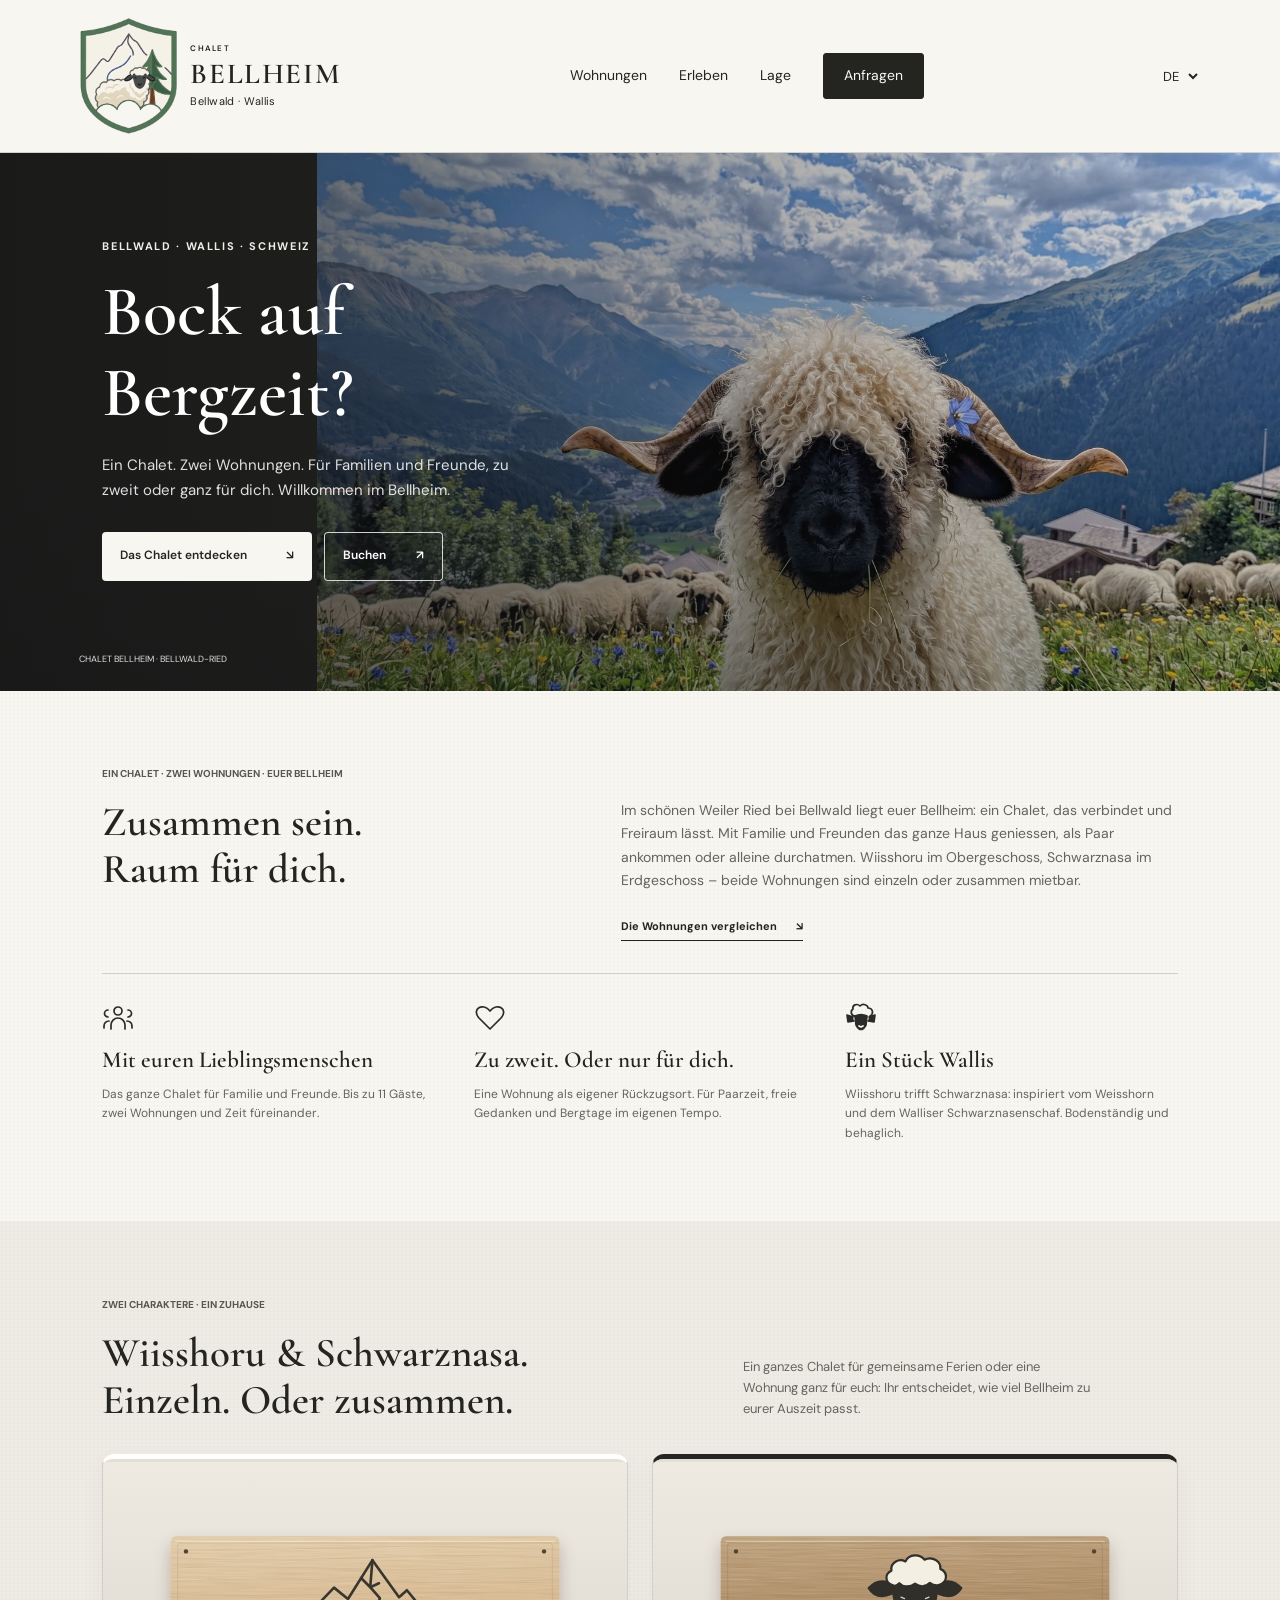
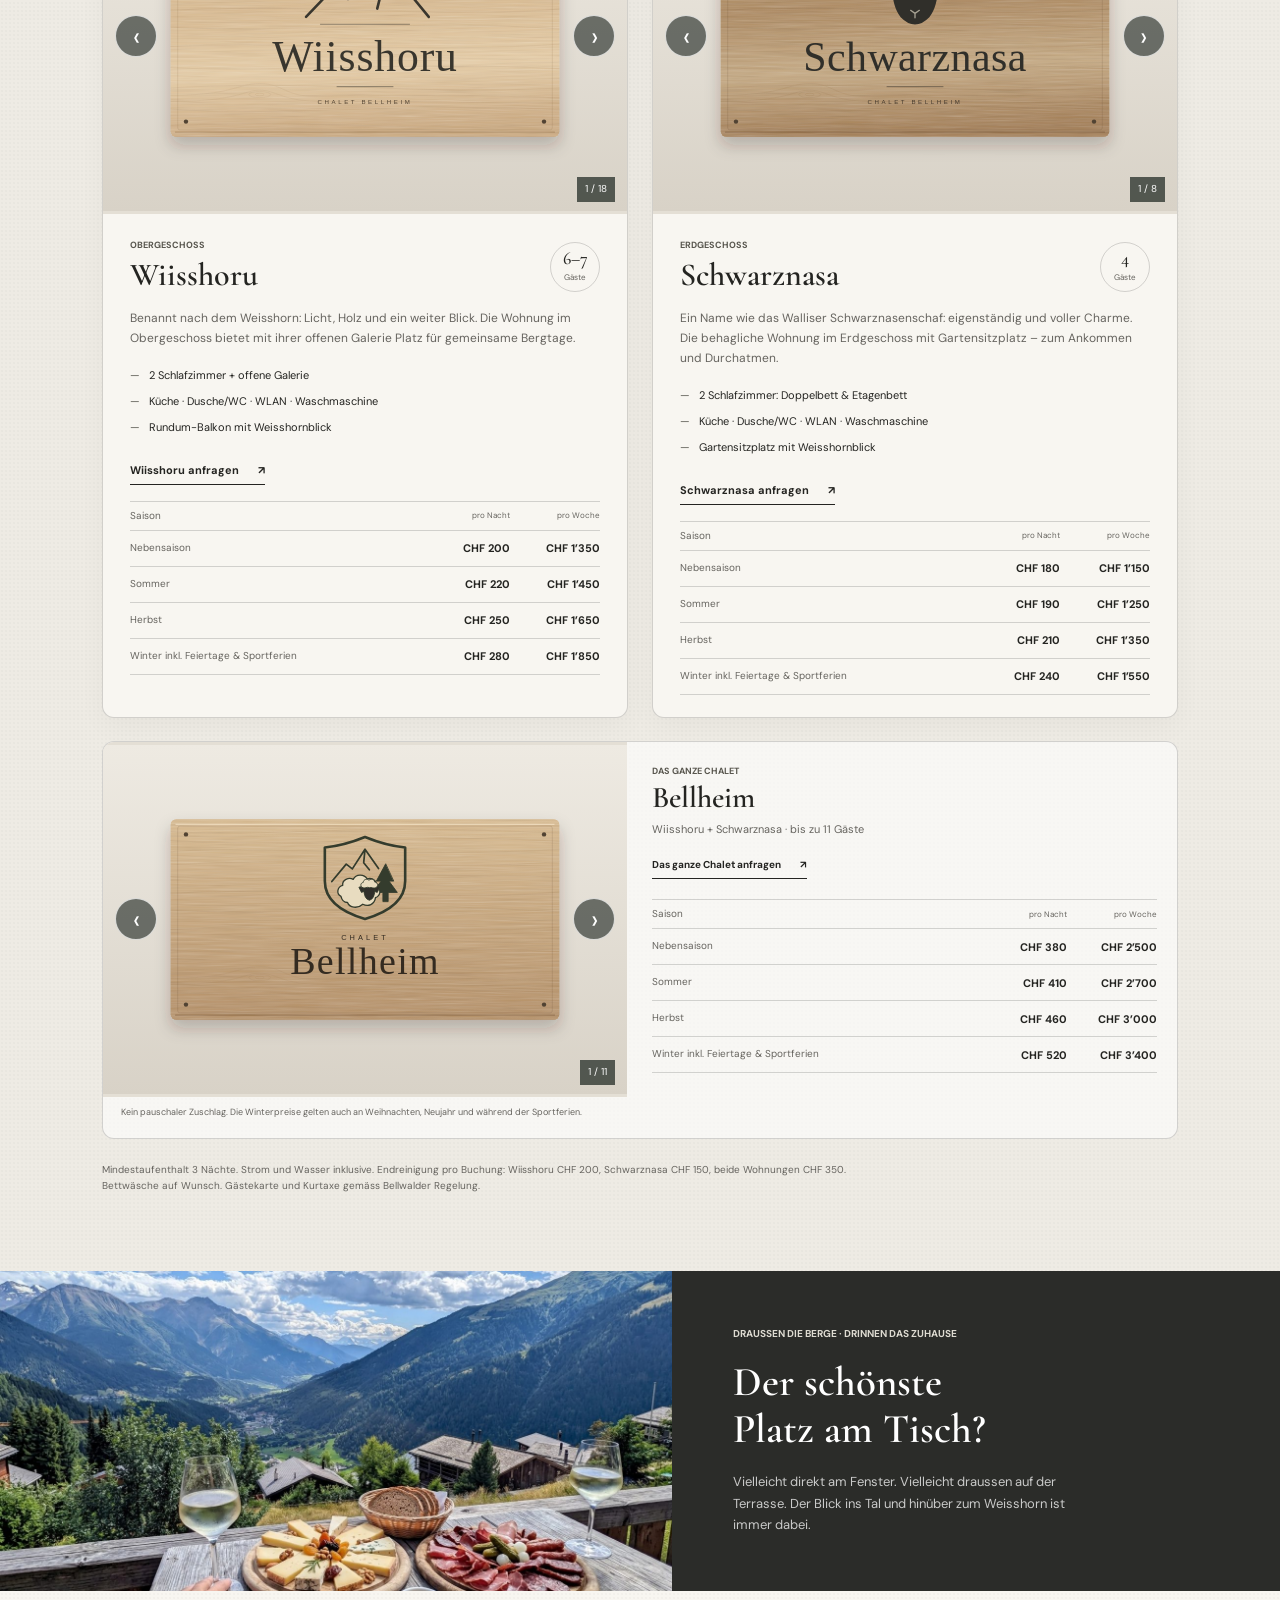
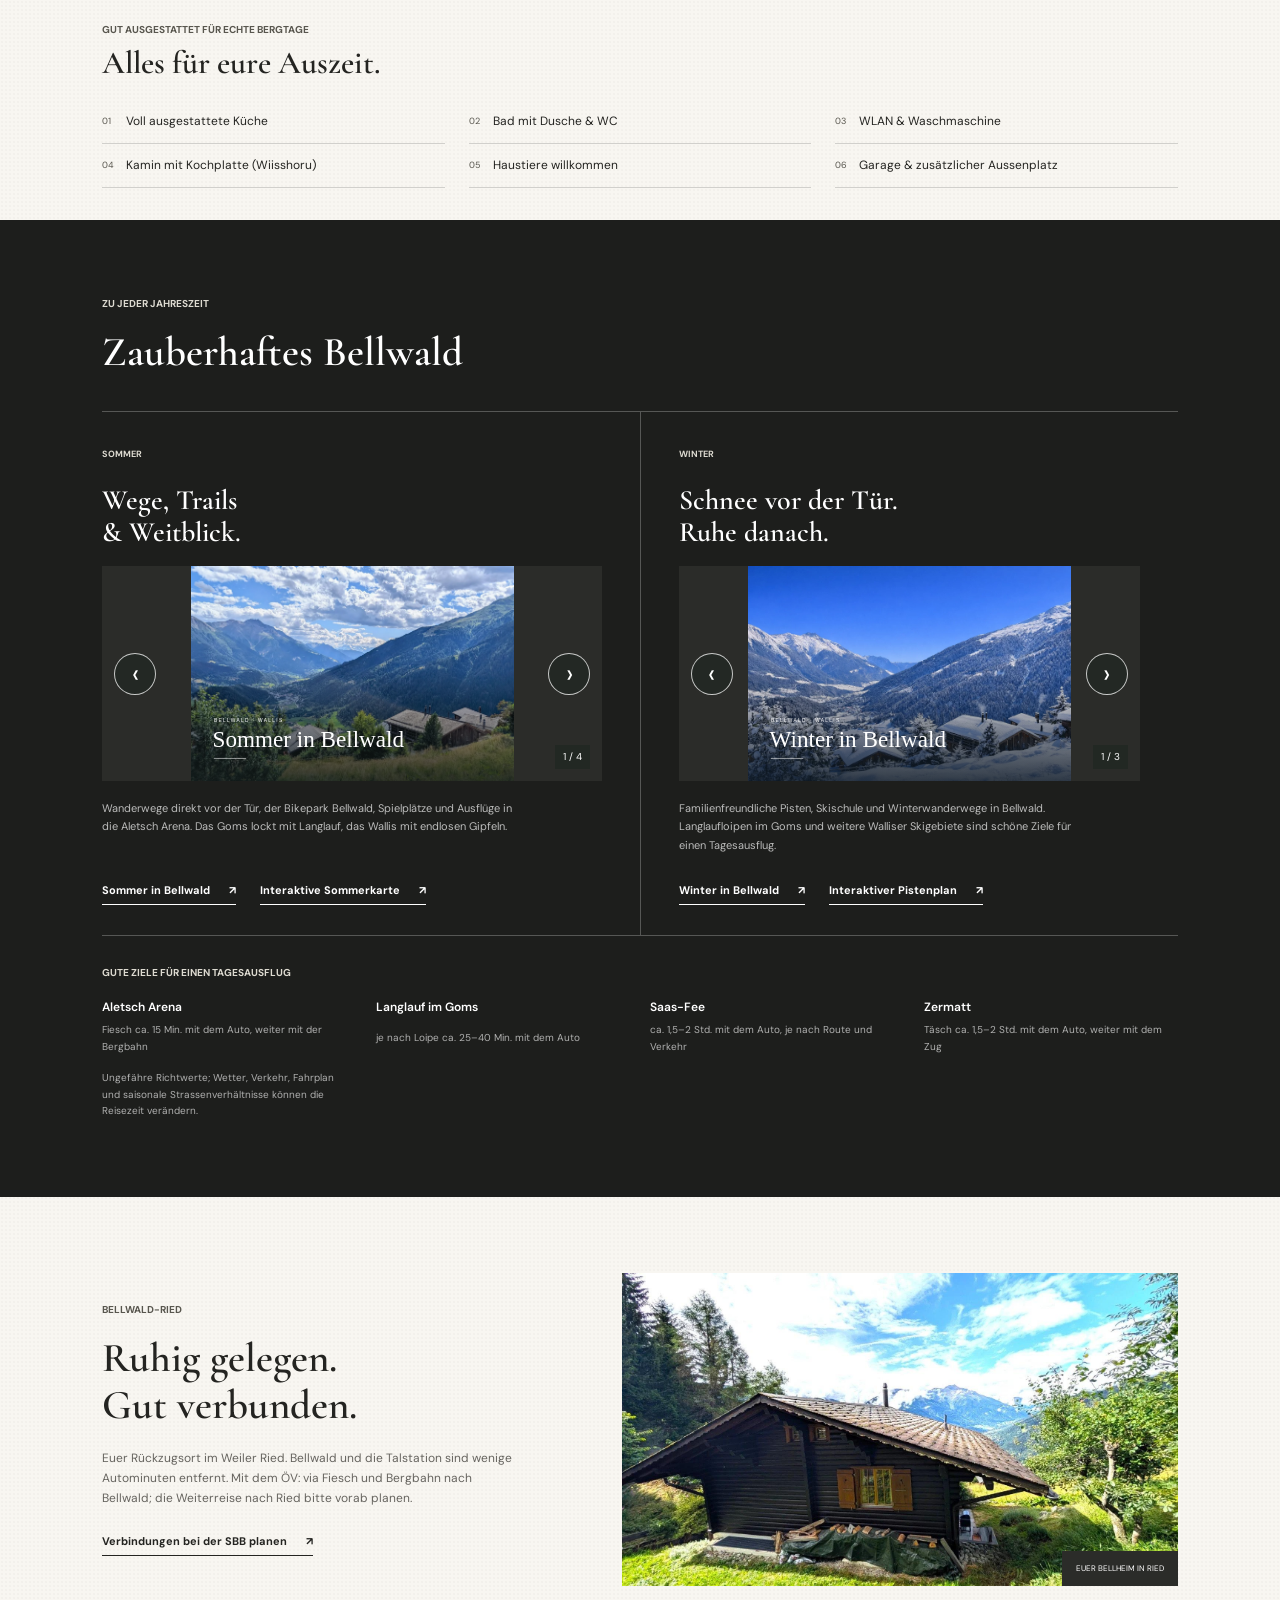
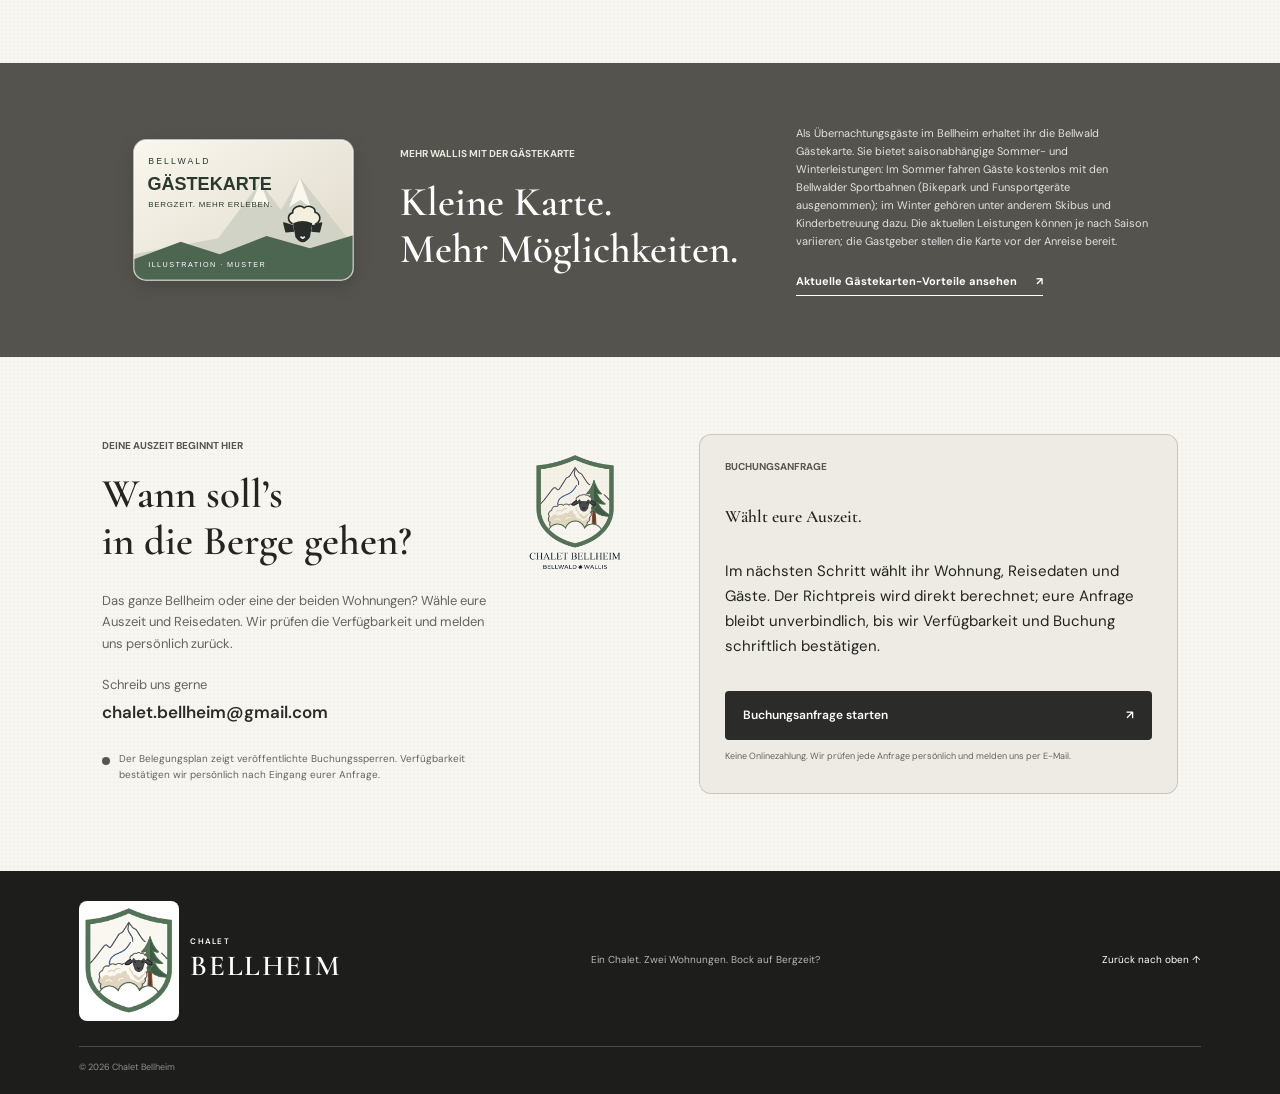
==== index.html @ 74052063 "Add files via upload" ====
<!doctype html>
<html lang="de">
<head>
  <meta charset="utf-8">
  <meta name="viewport" content="width=device-width, initial-scale=1">
  <meta name="theme-color" content="#f8f6f1">
  <meta name="description" content="Bock auf Bergzeit? Das Chalet Bellheim in Bellwald-Ried bietet zwei Wohnungen für Familien, Freunde, Paare und Alleinreisende.">
  <title>Bellheim – Bock auf Bergzeit? | Chalet in Bellwald</title>
  <link rel="canonical" href="https://chaletbellheim.github.io/booking/">
  <meta property="og:type" content="website">
  <meta property="og:locale" content="de_CH">
  <meta property="og:site_name" content="Chalet Bellheim">
  <meta property="og:title" content="Chalet Bellheim – Bock auf Bergzeit?">
  <meta property="og:description" content="Eure Bergzeit in Bellwald: zwei gemütliche Wohnungen für Familien, Freunde und Paare.">
  <meta property="og:url" content="https://chaletbellheim.github.io/booking/">
  <meta property="og:image" content="https://chaletbellheim.github.io/booking/Fotos/bellheim-whatsapp-bergzeit.jpg">
  <meta property="og:image:type" content="image/jpeg">
  <meta property="og:image:width" content="1200">
  <meta property="og:image:height" content="630">
  <meta property="og:image:alt" content="Walliser Schwarznasenschaf vor der Berglandschaft. Bock auf Bergzeit? Chalet Bellheim in Bellwald.">
  <meta name="twitter:card" content="summary_large_image">
  <meta name="twitter:title" content="Chalet Bellheim – Bock auf Bergzeit?">
  <meta name="twitter:description" content="Ein Chalet. Zwei Wohnungen. Eure Bergzeit in Bellwald.">
  <meta name="twitter:image" content="https://chaletbellheim.github.io/booking/Fotos/bellheim-whatsapp-bergzeit.jpg">
  <link rel="icon" type="image/png" href="Fotos/Bellheim-transparent.png">
  <link rel="preconnect" href="https://fonts.googleapis.com">
  <link rel="preconnect" href="https://fonts.gstatic.com" crossorigin>
  <link href="https://fonts.googleapis.com/css2?family=Cormorant+Garamond:wght@500;600;700&family=DM+Sans:wght@400;500;600;700&display=swap" rel="stylesheet">
  <link rel="stylesheet" href="styles.css">
  <script src="app.js" defer></script>
</head>
<body>
  <header class="site-header">
    <a class="wordmark" href="#start" aria-label="Chalet Bellheim, Startseite">
      <span class="wordmark-icon" aria-hidden="true"><img src="Fotos/Bellheim-wappen.png" alt=""></span>
      <span class="brand-name"><span class="brand-kicker">CHALET</span><strong>BELLHEIM</strong><span class="brand-location">Bellwald · Wallis</span></span>
    </a>
    <nav class="main-nav" aria-label="Hauptnavigation">
      <a href="#wohnungen" data-i18n="navApartments">Wohnungen</a>
      <a href="#erleben" data-i18n="navExplore">Erleben</a>
      <a href="#lage" data-i18n="navLocation">Lage</a>
      <a class="nav-cta" href="#anfrage" data-i18n="navRequest">Anfragen</a>
    </nav>
    <label class="language-picker">
      <span class="sr-only" data-i18n="languageLabel">Sprache wählen</span>
      <select id="language-select" aria-label="Sprache">
        <option value="de">DE</option>
        <option value="en">EN</option>
        <option value="nl">NL</option>
      </select>
    </label>
  </header>

  <main>
    <section class="hero" id="start">
      <img class="hero-image" src="Fotos/Gemini_Generated_Image_w1lftjw1lftjw1lf.jpg" alt="Zotteliges Walliser Schwarznasenschaf auf einer Blumenwiese mit Blick über Bellwald und die Berge" width="2000" height="1116">
      <div class="hero-shade"></div>
      <div class="hero-copy">
        <p class="eyebrow" data-i18n="heroEyebrow">BELLWALD · WALLIS · SCHWEIZ</p>
        <h1 data-i18n="heroTitle">Bock auf<br>Bergzeit?</h1>
        <p class="hero-intro" data-i18n="heroIntro">Ein Chalet. Zwei Wohnungen. Für Familien und Freunde, zu zweit oder ganz für dich. Willkommen im Bellheim.</p>
        <div class="hero-actions">
          <a class="button button-light" href="#wohnungen"><span data-i18n="heroButton">Das Chalet entdecken</span><span aria-hidden="true">↘</span></a>
          <a class="button button-outline" href="#anfrage"><span data-i18n="heroBook">Buchen</span><span aria-hidden="true">↗</span></a>
        </div>
      </div>
      <p class="hero-caption" data-i18n="heroCaption">CHALET BELLHEIM · BELLWALD-RIED</p>
    </section>

    <section class="intro section-wrap">
      <p class="eyebrow eyebrow-dark" data-i18n="introEyebrow">EIN CHALET · ZWEI WOHNUNGEN · EUER BELLHEIM</p>
      <div class="intro-grid">
        <h2 data-i18n="introTitle">Zusammen sein.<br>Raum für dich.</h2>
        <div class="intro-text">
          <p data-i18n="introBody">Im schönen Weiler Ried bei Bellwald liegt euer Bellheim: ein Chalet, das verbindet und Freiraum lässt. Mit Familie und Freunden das ganze Haus geniessen, als Paar ankommen oder alleine durchatmen. Wiisshoru im Obergeschoss, Schwarznasa im Erdgeschoss – beide Wohnungen sind einzeln oder zusammen mietbar.</p>
          <a class="text-link" href="#wohnungen"><span data-i18n="introLink">Die Wohnungen vergleichen</span><span aria-hidden="true">↘</span></a>
        </div>
      </div>
      <div class="chalet-values">
          <div><svg class="value-icon" viewBox="0 0 32 32" aria-hidden="true" focusable="false"><circle cx="16" cy="9" r="4"/><path d="M9 27v-4a7 7 0 0 1 14 0v4M6 8a3.5 3.5 0 0 0 0 7M26 8a3.5 3.5 0 0 1 0 7M7 19a5 5 0 0 0-5 5v2M25 19a5 5 0 0 1 5 5v2"/></svg><h3 data-i18n="togetherTitle">Mit euren Lieblingsmenschen</h3><p data-i18n="togetherBody">Das ganze Chalet für Familie und Freunde. Bis zu 11 Gäste, zwei Wohnungen und Zeit füreinander.</p></div>
          <div><svg class="value-icon" viewBox="0 0 32 32" aria-hidden="true" focusable="false"><path d="M16 27 5 16C-3 7 9 0 16 9 23 0 35 7 27 16Z"/></svg><h3 data-i18n="ownSpaceTitle">Zu zweit. Oder nur für dich.</h3><p data-i18n="ownSpaceBody">Eine Wohnung als eigener Rückzugsort. Für Paarzeit, freie Gedanken und Bergtage im eigenen Tempo.</p></div>
          <div><svg class="value-icon" viewBox="0 0 32 32" aria-hidden="true" focusable="false"><path d="M8 15 2 13l1 7 6-1M24 15l6-2-1 7-6-1" fill="currentColor"/><path d="M10 14c-4 0-5-5-2-7-1-4 4-6 7-3 3-3 8-1 8 2 5 0 6 6 2 8" /><path d="M10 14q6-3 12 0l-1 9q-5 9-10 0Z" fill="currentColor"/><path d="m14 24 2 1 2-1" stroke="var(--paper)"/></svg><h3 data-i18n="rootsTitle">Ein Stück Wallis</h3><p data-i18n="rootsBody">Wiisshoru trifft Schwarznasa: inspiriert vom Weisshorn und dem Walliser Schwarznasenschaf. Bodenständig und behaglich.</p></div>
      </div>
    </section>

    <section class="apartments" id="wohnungen">
      <div class="section-wrap">
        <div class="section-heading">
          <div><p class="eyebrow eyebrow-dark" data-i18n="apartmentsEyebrow">ZWEI CHARAKTERE · EIN ZUHAUSE</p><h2 data-i18n="apartmentsTitle">Wiisshoru & Schwarznasa.<br>Einzeln. Oder zusammen.</h2></div>
          <p data-i18n="apartmentsNote">Ein ganzes Chalet für gemeinsame Ferien oder eine Wohnung ganz für euch: Ihr entscheidet, wie viel Bellheim zu eurer Auszeit passt.</p>
        </div>
        <div class="apartment-grid">
          <article class="apartment-card belalp-card">
            <div class="photo-gallery apartment-photo photo-belalp" data-gallery="belalp" data-alt="Innenansichten der Ferienwohnung Wiisshoru" data-cover-alt="Holzschild Wiisshoru mit schlichter Bergkontur">
              <img class="gallery-image gallery-cover" src="Fotos/wiisshoru-holzschild.svg" alt="Holzschild Wiisshoru mit schlichter Bergkontur" loading="lazy">
              <button class="gallery-arrow gallery-prev" type="button" data-gallery-prev data-i18n-aria="galleryPrevious" aria-label="Vorheriges Bild"><span aria-hidden="true">‹</span></button>
              <span class="gallery-count" aria-live="polite">1 / 18</span>
              <button class="gallery-arrow gallery-next" type="button" data-gallery-next data-i18n-aria="galleryNext" aria-label="Nächstes Bild"><span aria-hidden="true">›</span></button>
            </div>
            <div class="apartment-body">
              <div class="apartment-title-row"><div><p class="eyebrow eyebrow-dark" data-i18n="upperApartment">OBERGESCHOSS</p><h3>Wiisshoru</h3></div><span class="capacity"><strong>6–7</strong><small data-i18n="guests">Gäste</small></span></div>
              <p class="apartment-description" data-i18n="belalpDescription">Benannt nach dem Weisshorn: Licht, Holz und ein weiter Blick. Die Wohnung im Obergeschoss bietet mit ihrer offenen Galerie Platz für gemeinsame Bergtage.</p>
              <ul class="feature-list"><li data-i18n="belalpBeds">2 Schlafzimmer + offene Galerie</li><li data-i18n="sharedFeatures">Küche · Dusche/WC · WLAN · Waschmaschine</li><li data-i18n="belalpOutdoor">Rundum-Balkon mit Weisshornblick</li></ul>
              <a class="text-link apartment-request" href="#anfrage" data-apartment="Wiisshoru"><span data-i18n="upperRequest">Wiisshoru anfragen</span><span aria-hidden="true">↗</span></a>
              <div class="rate-table">
                <div class="rate-row rate-heading"><span data-i18n="seasonLabel">Saison</span><span data-i18n="perNight">pro Nacht</span><span data-i18n="perWeek">pro Woche</span></div>
                <div class="rate-row"><span data-i18n="baseSeason">Basiszeit</span><strong>CHF 200</strong><strong>CHF 1’350</strong></div>
                <div class="rate-row"><span data-i18n="summerSeason">Sommer</span><strong>CHF 220</strong><strong>CHF 1’450</strong></div>
                <div class="rate-row"><span data-i18n="autumnSeason">Herbst</span><strong>CHF 250</strong><strong>CHF 1’650</strong></div>
                <div class="rate-row"><span data-i18n="winterSeason">Winter inkl. Feiertage & Sportferien</span><strong>CHF 280</strong><strong>CHF 1’850</strong></div>
              </div>
            </div>
          </article>
          <article class="apartment-card bailey-card">
            <div class="photo-gallery apartment-photo photo-bailey" data-gallery="bailey" data-alt="Innenansichten der Ferienwohnung Schwarznasa" data-cover-alt="Holzschild Schwarznasa mit schwarzem Schafskopf und weisser Wolle">
              <img class="gallery-image gallery-cover" src="Fotos/schwarznasa-holzschild.svg" alt="Holzschild Schwarznasa mit schwarzem Schafskopf und weisser Wolle" loading="lazy">
              <button class="gallery-arrow gallery-prev" type="button" data-gallery-prev data-i18n-aria="galleryPrevious" aria-label="Vorheriges Bild"><span aria-hidden="true">‹</span></button>
              <span class="gallery-count" aria-live="polite">1 / 8</span>
              <button class="gallery-arrow gallery-next" type="button" data-gallery-next data-i18n-aria="galleryNext" aria-label="Nächstes Bild"><span aria-hidden="true">›</span></button>
            </div>
            <div class="apartment-body">
              <div class="apartment-title-row"><div><p class="eyebrow eyebrow-dark" data-i18n="groundFloor">ERDGESCHOSS</p><h3>Schwarznasa</h3></div><span class="capacity"><strong>4</strong><small data-i18n="guests">Gäste</small></span></div>
              <p class="apartment-description" data-i18n="baileyDescription">Ein Name wie das Walliser Schwarznasenschaf: eigenständig und voller Charme. Die behagliche Wohnung im Erdgeschoss mit Gartensitzplatz – zum Ankommen und Durchatmen.</p>
              <ul class="feature-list"><li data-i18n="baileyBeds">2 Schlafzimmer: Doppelbett & Etagenbett</li><li data-i18n="sharedFeatures">Küche · Dusche/WC · WLAN · Waschmaschine</li><li data-i18n="baileyOutdoor">Gartensitzplatz mit Weisshornblick</li></ul>
              <a class="text-link apartment-request" href="#anfrage" data-apartment="Schwarznasa"><span data-i18n="lowerRequest">Schwarznasa anfragen</span><span aria-hidden="true">↗</span></a>
              <div class="rate-table">
                <div class="rate-row rate-heading"><span data-i18n="seasonLabel">Saison</span><span data-i18n="perNight">pro Nacht</span><span data-i18n="perWeek">pro Woche</span></div>
                <div class="rate-row"><span data-i18n="baseSeason">Basiszeit</span><strong>CHF 180</strong><strong>CHF 1’150</strong></div>
                <div class="rate-row"><span data-i18n="summerSeason">Sommer</span><strong>CHF 190</strong><strong>CHF 1’250</strong></div>
                <div class="rate-row"><span data-i18n="autumnSeason">Herbst</span><strong>CHF 210</strong><strong>CHF 1’350</strong></div>
                <div class="rate-row"><span data-i18n="winterSeason">Winter inkl. Feiertage & Sportferien</span><strong>CHF 240</strong><strong>CHF 1’550</strong></div>
              </div>
            </div>
          </article>
        </div>
        <div class="combined-rate">
          <div class="photo-gallery combined-gallery" data-gallery="bellevue" data-alt="Aussen- und Innenansichten des Chalet Bellheim" data-cover-alt="Holzschild Chalet Bellheim mit Berg, Tanne und Schwarznasenschaf">
            <img class="gallery-image gallery-cover" src="Fotos/bellheim-holzschild.svg" alt="Holzschild Chalet Bellheim mit Berg, Tanne und Schwarznasenschaf" loading="lazy">
            <button class="gallery-arrow gallery-prev" type="button" data-gallery-prev data-i18n-aria="galleryPrevious" aria-label="Vorheriges Bild"><span aria-hidden="true">‹</span></button>
            <span class="gallery-count" aria-live="polite">1 / 11</span>
            <button class="gallery-arrow gallery-next" type="button" data-gallery-next data-i18n-aria="galleryNext" aria-label="Nächstes Bild"><span aria-hidden="true">›</span></button>
          </div>
          <div class="combined-details">
            <div><p class="eyebrow eyebrow-dark" data-i18n="combinedTitle">DAS GANZE CHALET</p><h3 class="combined-name">Bellheim</h3><p class="combined-subtitle" data-i18n="combinedSubtitle">Wiisshoru + Schwarznasa · bis zu 11 Gäste</p><a class="text-link combined-request" href="#anfrage" data-apartment="Chalet Bellheim"><span data-i18n="wholeChaletLink">Das ganze Chalet anfragen</span><span aria-hidden="true">↗</span></a></div>
            <div class="rate-table combined-rate-table">
              <div class="rate-row rate-heading"><span data-i18n="seasonLabel">Saison</span><span data-i18n="perNight">pro Nacht</span><span data-i18n="perWeek">pro Woche</span></div>
              <div class="rate-row"><span data-i18n="baseSeason">Basiszeit</span><strong>CHF 380</strong><strong>CHF 2’500</strong></div>
              <div class="rate-row"><span data-i18n="summerSeason">Sommer</span><strong>CHF 410</strong><strong>CHF 2’700</strong></div>
              <div class="rate-row"><span data-i18n="autumnSeason">Herbst</span><strong>CHF 460</strong><strong>CHF 3’000</strong></div>
              <div class="rate-row"><span data-i18n="winterSeason">Winter inkl. Feiertage & Sportferien</span><strong>CHF 520</strong><strong>CHF 3’400</strong></div>
            </div>
          </div>
          <small class="combined-note" data-i18n="combinedNote">Kein pauschaler Saisonaufschlag. Wintersaisonpreise gelten auch über Weihnachten, Neujahr und Sportferien.</small>
        </div>
        <p class="price-note" data-i18n="priceNote">Mindestaufenthalt 3 Nächte. Strom und Wasser inklusive. Endreinigung pro Buchung: Wiisshoru CHF 200, Schwarznasa CHF 150, beide Wohnungen CHF 350. Bettwäsche auf Wunsch. Kurtaxe gemäss Bellwalder Regelung.</p>
      </div>
    </section>

    <section class="view-band">
      <img src="Fotos/Gemini_Generated_Image_mstclqmstclqmstc.jpg" alt="Balkontisch mit zwei Gläsern Weisswein, Käse und Walliser Fleischplättli vor der Aussicht ins Tal" loading="lazy">
      <div class="view-band-copy"><p class="eyebrow" data-i18n="viewEyebrow">DRAUSSEN DIE BERGE · DRINNEN DAS ZUHAUSE</p><h2 data-i18n="viewTitle">Der schönste<br>Platz am Tisch?</h2><p data-i18n="viewBody">Vielleicht direkt am Fenster. Vielleicht draussen auf der Terrasse. Der Blick ins Tal und hinüber zum Weisshorn ist immer dabei.</p></div>
    </section>

    <section class="amenities section-wrap">
      <div class="amenities-heading"><p class="eyebrow eyebrow-dark" data-i18n="amenitiesEyebrow">GUT AUSGESTATTET FÜR ECHTE BERGTAGE</p><h2 data-i18n="amenitiesTitle">Alles für eure Auszeit.</h2></div>
      <div class="amenities-list">
        <div><span class="amenity-number">01</span><p data-i18n="amenity1">Voll ausgestattete Küche</p></div>
        <div><span class="amenity-number">02</span><p data-i18n="amenity2">Bad mit Dusche & WC</p></div>
        <div><span class="amenity-number">03</span><p data-i18n="amenity3">WLAN & Waschmaschine</p></div>
        <div><span class="amenity-number">04</span><p data-i18n="amenity4">Kamin mit Kochplatte (Wiisshoru)</p></div>
        <div><span class="amenity-number">05</span><p data-i18n="amenity5">Haustiere willkommen</p></div>
        <div><span class="amenity-number">06</span><p data-i18n="amenity6">Garage & zusätzlicher Aussenplatz</p></div>
      </div>
    </section>

    <section class="experiences" id="erleben">
      <div class="section-wrap">
        <p class="eyebrow" data-i18n="experienceEyebrow">ZU JEDER JAHRESZEIT</p>
        <div class="experience-heading"><h2 data-i18n="experienceTitle">Zauberhaftes Bellwald</h2></div>
        <div class="experience-grid">
          <article><span class="season-tag" data-i18n="summerTag">SOMMER</span><h3 data-i18n="summerTitle">Wege, Trails<br>& Weitblick.</h3><div class="photo-gallery season-gallery" data-gallery="bellwaldSummer" data-alt="Sommeransichten aus Bellwald"><img class="gallery-image" src="Fotos/bellwald-sommer.svg" alt="Sommeransichten aus Bellwald" loading="lazy"><button class="gallery-arrow gallery-prev" type="button" data-gallery-prev data-i18n-aria="galleryPrevious" aria-label="Vorheriges Bild"><span aria-hidden="true">‹</span></button><span class="gallery-count" aria-live="polite">1 / 4</span><button class="gallery-arrow gallery-next" type="button" data-gallery-next data-i18n-aria="galleryNext" aria-label="Nächstes Bild"><span aria-hidden="true">›</span></button></div><p data-i18n="summerBody">Wanderwege direkt vor der Tür, der Bikepark Bellwald, Spielplätze und Ausflüge in die Aletsch Arena. Das Goms lockt mit Langlauf, das Wallis mit endlosen Gipfeln.</p>
            <div class="season-links">
              <a href="https://www.bellwald.ch/sommer" target="_blank" rel="noreferrer" class="text-link text-link-light"><span data-i18n="summerLink">Sommer in Bellwald</span><span aria-hidden="true">↗</span></a>
              <a href="https://infosnow.ch/~apgmontagne/?id=184&amp;tab=map-su" target="_blank" rel="noreferrer" class="text-link text-link-light"><span data-i18n="summerMapLink">Interaktive Sommerkarte</span><span aria-hidden="true">↗</span></a>
            </div>
          </article>
          <article><span class="season-tag" data-i18n="winterTag">WINTER</span><h3 data-i18n="winterTitle">Schnee vor der Tür.<br>Ruhe danach.</h3><div class="photo-gallery season-gallery" data-gallery="bellwaldWinter" data-alt="Winteransicht der Chalets in Bellwald"><img class="gallery-image" src="Fotos/bellwald-winter.svg" alt="Winteransicht der Chalets in Bellwald" loading="lazy"><button class="gallery-arrow gallery-prev" type="button" data-gallery-prev data-i18n-aria="galleryPrevious" aria-label="Vorheriges Bild"><span aria-hidden="true">‹</span></button><span class="gallery-count" aria-live="polite">1 / 3</span><button class="gallery-arrow gallery-next" type="button" data-gallery-next data-i18n-aria="galleryNext" aria-label="Nächstes Bild"><span aria-hidden="true">›</span></button></div><p data-i18n="winterBody">Familienfreundliche Pisten, Skischule und Winterwanderwege in Bellwald. Langlaufloipen im Goms und weitere Walliser Skigebiete sind schöne Ziele für einen Tagesausflug.</p>
            <div class="season-links">
              <a href="https://www.bellwald.ch/winter" target="_blank" rel="noreferrer" class="text-link text-link-light"><span data-i18n="winterLink">Winter in Bellwald</span><span aria-hidden="true">↗</span></a>
              <a href="https://infosnow.ch/~apgmontagne/?id=184&amp;tab=map-wi" target="_blank" rel="noreferrer" class="text-link text-link-light"><span data-i18n="winterMapLink">Interaktiver Pistenplan</span><span aria-hidden="true">↗</span></a>
            </div>
          </article>
        </div>
        <div class="daytrips"><p class="eyebrow" data-i18n="daytripsEyebrow">GUTE ZIELE FÜR EINEN TAGESAUSFLUG · FAHRZEITEN AB RIED</p><div><span><strong>Aletsch Arena</strong><small data-i18n="aletschTime">Fiesch ca. 15 Min. mit dem Auto, weiter mit der Bergbahn</small></span><span><strong>Langlauf im Goms</strong><small data-i18n="gomsTime">je nach Loipe ca. 25–40 Min. mit dem Auto</small></span><span><strong>Saas-Fee</strong><small data-i18n="saasTime">ca. 1,5–2 Std. mit dem Auto, je nach Route und Verkehr</small></span><span><strong>Zermatt</strong><small data-i18n="zermattTime">Täsch ca. 1,5–2 Std. mit dem Auto, weiter mit dem Zug</small></span></div><small class="trip-caveat" data-i18n="tripCaveat">Ungefähre Richtwerte; Wetter, Verkehr, Fahrplan und saisonale Strassenverhältnisse können die Reisezeit verändern.</small></div>
      </div>
    </section>

    <section class="location section-wrap" id="lage">
      <div class="location-copy"><p class="eyebrow eyebrow-dark" data-i18n="locationEyebrow">BELLWALD-RIED</p><h2 data-i18n="locationTitle">Ruhig gelegen.<br>Gut verbunden.</h2><p data-i18n="locationBody">Euer Rückzugsort im Weiler Ried. Bellwald und die Talstation sind wenige Autominuten entfernt. Mit dem ÖV: via Fiesch und Bergbahn nach Bellwald; die Weiterreise nach Ried bitte vorab planen.</p><a class="text-link" href="https://www.sbb.ch/de" target="_blank" rel="noreferrer"><span data-i18n="timetableLink">Verbindungen bei der SBB planen</span><span aria-hidden="true">↗</span></a></div>
      <div class="location-image"><img src="Fotos/Bellevue/90fcaf7f060d2c3366dbe0bddf9438d8.jpg" alt="Chalet Bellheim zwischen Bäumen und Wiesen in Bellwald-Ried" loading="lazy"><span data-i18n="locationCaption">EUER BELLHEIM IN RIED</span></div>
    </section>

    <section class="guest-card-band">
      <img class="guest-card-mark" src="Fotos/gaestekarte.svg" alt="" aria-hidden="true" loading="lazy">
      <div><p class="eyebrow" data-i18n="guestCardEyebrow">MEHR WALLIS MIT DER GÄSTEKARTE</p><h2 data-i18n="guestCardTitle">Kleine Karte.<br>Mehr Möglichkeiten.</h2></div>
      <div class="guest-card-copy"><p data-i18n="guestCardBody">Mit der Bellwald Gästekarte fahren Gäste im Sommer kostenlos mit den Bellwalder Sportbahnen (Bikepark und Funsportgeräte ausgenommen). Im Winter gehören unter anderem Skibus und Kinderbetreuung zu den Vorteilen. Die Leistungen sind saisonabhängig; der Gastgeber stellt die Karte vor der Anreise bereit.</p><a href="https://www.bellwald.ch/planen-buchen/service-vorteile/gaestekarte-kurtaxe#c12560" target="_blank" rel="noreferrer" class="text-link text-link-light"><span data-i18n="guestCardLink">Aktuelle Gästekarten-Vorteile ansehen</span><span aria-hidden="true">↗</span></a></div>
    </section>

    <section class="booking section-wrap" id="anfrage">
      <div class="booking-copy">
        <div class="booking-heading"><div><p class="eyebrow eyebrow-dark" data-i18n="bookingEyebrow">DEINE AUSZEIT BEGINNT HIER</p><h2 data-i18n="bookingTitle">Wann soll’s<br>in die Berge gehen?</h2></div><img class="booking-emblem" src="Fotos/Bellheim-transparent.png" alt="" aria-hidden="true" loading="lazy"></div>
        <p data-i18n="bookingBody">Das ganze Bellheim oder eine der beiden Wohnungen? Wähle eure Auszeit und Reisedaten. Wir prüfen die Verfügbarkeit und melden uns persönlich zurück.</p>
        <p class="booking-contact"><span data-i18n="emailContactLabel">Schreib uns gerne</span><a href="mailto:chalet.bellheim@gmail.com">chalet.bellheim@gmail.com</a></p>
        <p class="booking-note"><span class="status-dot"></span><span data-i18n="calendarStatus">Der Belegungsplan zeigt veröffentlichte Buchungssperren. Verfügbarkeit bestätigen wir persönlich nach Eingang eurer Anfrage.</span></p>
      </div>
      <div class="booking-form booking-launch">
        <p class="eyebrow eyebrow-dark" data-i18n="bookingLaunchEyebrow">BUCHUNGSANFRAGE</p>
        <h3 data-i18n="bookingLaunchTitle">Wählt eure Auszeit.</h3>
        <p data-i18n="bookingLaunchBody">Im nächsten Schritt wählt ihr Wohnung, Reisedaten und Gäste. Der Richtpreis wird direkt berechnet; eure Anfrage bleibt unverbindlich, bis wir Verfügbarkeit und Buchung schriftlich bestätigen.</p>
        <a class="button button-dark booking-start" data-i18n-aria="bookingLaunchButton" href="buchungsablauf-vorschau.html"><span data-i18n="bookingLaunchButton">Buchungsanfrage starten</span><span aria-hidden="true">↗</span></a>
        <p class="form-small" data-i18n="bookingLaunchNote">Keine Onlinezahlung. Wir prüfen jede Anfrage persönlich und melden uns per E-Mail.</p>
      </div>
    </section>
  </main>

  <footer class="site-footer">
    <a class="wordmark footer-wordmark" href="#start"><span class="wordmark-icon" aria-hidden="true"><img src="Fotos/Bellheim-wappen.png" alt=""></span><span class="brand-name"><span class="brand-kicker">CHALET</span><strong>BELLHEIM</strong></span></a>
    <p data-i18n="footerLine">Ein Chalet. Zwei Wohnungen. Bock auf Bergzeit?</p>
    <a href="#start" class="back-top"><span data-i18n="backTop">Zurück nach oben</span> ↑</a>
    <small class="footer-note">© <span id="year"></span> Chalet Bellheim</small>
  </footer>
</body>
</html>
---- styles.css ----
:root {
  color-scheme: light;
  --paper: #f8f6f1;
  --paper-deep: #eeebe4;
  --ink: #242421;
  --muted: #66645f;
  --pine: #2b2c29;
  --pine-deep: #1d1e1c;
  --clay: #58564e;
  --brass: #77746b;
  --line: rgba(36, 36, 33, .18);
  --wool-texture: radial-gradient(rgba(70, 67, 59, .055) .6px, transparent .8px);
  --serif: "Cormorant Garamond", Georgia, serif;
  --sans: "DM Sans", "Segoe UI", sans-serif;
  --heading-size: clamp(30px, 3.2vw, 42px);
  --section-space: clamp(48px, 6vw, 80px);
}

* { box-sizing: border-box; }
html { scroll-behavior: smooth; }
body { margin: 0; background: var(--paper); background-image: var(--wool-texture); background-size: 4px 4px; color: var(--ink); font-family: var(--sans); font-size: 15px; line-height: 1.65; }
::selection { color: #fff; background: var(--pine); }
:focus-visible { outline: 2px solid var(--brass); outline-offset: 3px; }
a { color: inherit; text-decoration: none; }
button, input, select { font: inherit; }
img { display: block; max-width: 100%; }
.sr-only { position: absolute; width: 1px; height: 1px; padding: 0; margin: -1px; overflow: hidden; clip: rect(0, 0, 0, 0); white-space: nowrap; border: 0; }
.site-header { position: relative; z-index: 5; display: flex; align-items: center; justify-content: space-between; gap: 24px; width: 100%; padding: 16px 6.2%; color: var(--ink); background: var(--paper); border-bottom: 1px solid var(--line); }
.wordmark { display: inline-flex; align-items: center; gap: 11px; font-size: 13px; line-height: 1.2; letter-spacing: 0; }
.site-header .wordmark { font-size: 20px; }
.wordmark strong { font-weight: 700; }
.brand-name { display: grid; gap: 3px; }
.brand-name strong { font-family: var(--serif); font-size: 29px; font-weight: 600; letter-spacing: .055em; }
.brand-kicker { font-size: 8px; font-weight: 600; letter-spacing: .16em; }
.brand-location { font-size: 11px; letter-spacing: .04em; }
.wordmark small { display: block; margin-top: 5px; font-size: 9px; letter-spacing: 0; opacity: .82; }
.site-header .wordmark small { font-size: 11px; }
.wordmark-icon { display: block; width: 62px; height: 82px; overflow: hidden; flex: 0 0 62px; }
.wordmark-icon img { width: 100%; height: 100%; object-fit: contain; }
.footer-wordmark .wordmark-icon { background: #fff; border-radius: 8px; padding: 5px; }
.site-header .wordmark-icon, .footer-wordmark .wordmark-icon { width: 100px; height: 120px; flex-basis: 100px; }
.main-nav { display: flex; align-items: center; gap: clamp(18px, 2.5vw, 38px); font-size: 14px; }
.main-nav a { transition: opacity .2s ease; }
.main-nav a:hover { opacity: .72; }
.main-nav .nav-cta { min-height: 44px; padding: 10px 20px; border: 1px solid var(--ink); border-radius: 3px; color: var(--paper); background: var(--ink); }
.language-picker select { min-height: 44px; padding: 8px 6px; border: 0; color: var(--ink); background: transparent; font-size: 13px; cursor: pointer; }
.language-picker option { color: var(--ink); }
.hero { position: relative; display: grid; height: clamp(440px, 42vw, 560px); align-items: center; overflow: hidden; color: #fff; background: var(--pine); }
.hero-image { grid-area: 1 / 1; width: 100%; height: 100%; min-height: 0; object-fit: contain; object-position: right center; transform-origin: right center; animation: mountain-breathe 14s ease-in-out infinite alternate; }
.hero-shade { position: absolute; inset: 0; width: 100%; height: 100%; }
.hero-shade { background: linear-gradient(90deg, rgba(20, 21, 20, .77), rgba(20, 21, 20, .34) 60%, rgba(20, 21, 20, .14)), linear-gradient(0deg, rgba(20, 21, 20, .25), transparent 40%); }
.hero-copy { position: relative; z-index: 1; grid-area: 1 / 1; width: min(620px, 53%); margin: 40px 0 64px 8%; animation: rise-in .8s .12s both; }
.eyebrow { margin: 0 0 18px; font-size: 10px; font-weight: 700; letter-spacing: 0; line-height: 1.4; }
.hero .eyebrow { color: #f0eee7; font-size: 11px; letter-spacing: .15em; }
h1, h2, h3, p { margin-top: 0; }
h1, h2, h3 { font-family: var(--serif); font-weight: 600; line-height: 1.15; letter-spacing: 0; overflow-wrap: anywhere; }
h1 { max-width: 620px; margin-bottom: 19px; font-size: clamp(42px, 5.5vw, 72px); }
.hero-intro { max-width: 420px; margin-bottom: 29px; color: rgba(255,255,255,.86); font-size: 15px; }
.button { display: inline-flex; min-height: 49px; align-items: center; justify-content: space-between; gap: 30px; padding: 0 18px; border: 0; border-radius: 4px; cursor: pointer; font-size: 12px; font-weight: 600; transition: background .2s ease, color .2s ease, transform .2s ease; }
.button:hover { transform: translateY(-2px); }
.button-light { min-width: 210px; color: var(--ink); background: var(--paper); }
.button-light:hover { background: #fff; }
.hero-actions { display: flex; flex-wrap: wrap; gap: 12px; }
.button-outline { border: 1px solid rgba(255,255,255,.8); color: #fff; background: rgba(29,30,28,.3); }
.button-outline:hover { color: var(--ink); background: var(--paper); }
.button-dark { width: 100%; color: #fff; background: var(--pine); }
.button-dark:hover { background: var(--pine-deep); }
.hero-caption { position: absolute; z-index: 1; bottom: 24px; margin: 0; color: rgba(255,255,255,.86); font-size: 9px; }
.hero-caption { left: 6.2%; }
.section-wrap { width: min(1120px, 84%); margin-inline: auto; }
.intro { padding-block: var(--section-space); }
.eyebrow-dark { color: var(--clay); }
.intro-grid { display: grid; grid-template-columns: minmax(0, .9fr) minmax(0, 1.1fr); gap: clamp(24px, 5vw, 64px); align-items: start; }
h2 { margin-bottom: 0; font-size: var(--heading-size); }
.intro-text p { margin-bottom: 21px; color: var(--muted); font-size: 14px; }
.chalet-values { display: grid; grid-template-columns: repeat(3, minmax(0, 1fr)); gap: clamp(20px, 3vw, 40px); margin-top: 32px; padding-top: 28px; border-top: 1px solid var(--line); }
.chalet-values > div { min-width: 0; }
.value-icon { display: block; width: 32px; height: 32px; margin-bottom: 12px; fill: none; stroke: currentColor; stroke-width: 1.7; stroke-linecap: round; stroke-linejoin: round; color: var(--pine); }
.chalet-values h3 { margin-bottom: 10px; font-size: 23px; line-height: 1.25; }
.chalet-values p { margin: 0; color: var(--muted); font-size: 12px; }
.text-link { display: inline-flex; align-items: center; gap: 19px; padding-bottom: 5px; border-bottom: 1px solid currentColor; font-size: 11px; font-weight: 700; }
.apartments { padding-block: var(--section-space); background-color: var(--paper-deep); background-image: var(--wool-texture); background-size: 4px 4px; }
.section-heading { display: grid; grid-template-columns: minmax(0, 1.4fr) minmax(0, 1fr); align-items: end; gap: 32px; margin-bottom: 30px; }
.section-heading h2 { font-size: var(--heading-size); }
.section-heading > p { max-width: 350px; margin-bottom: 4px; color: var(--muted); font-size: 13px; }
.apartment-grid { display: grid; grid-template-columns: 1fr 1fr; gap: 24px; }
.apartment-card { overflow: hidden; border: 1px solid var(--line); border-radius: 12px; background: var(--paper); box-shadow: 0 8px 28px rgba(36, 36, 33, .035); }
.bailey-card { border-top: 5px solid var(--ink); }
.belalp-card { border-top: 5px solid #fffefa; }
.photo-gallery { position: relative; overflow: hidden; background: #d6d0c4; }
.photo-gallery .gallery-image { display: block; width: 100%; height: 100%; object-fit: cover; }
.apartment-photo { height: clamp(220px, 29vw, 355px); }
.photo-belalp .gallery-image { object-position: center 56%; }
.photo-bailey .gallery-image { object-position: center 58%; }
.photo-gallery .gallery-cover { object-fit: contain; object-position: center; background: #e4dfd5; }
.gallery-arrow { position: absolute; z-index: 1; top: 50%; display: grid; width: 42px; height: 42px; place-items: center; padding: 0; transform: translateY(-50%); border: 1px solid rgba(255,255,255,.75); border-radius: 50%; color: #fff; background: rgba(31,39,34,.62); cursor: pointer; font: inherit; font-size: 27px; line-height: 1; transition: background .2s ease, transform .2s ease; }
.gallery-arrow:hover { transform: translateY(-50%) scale(1.06); background: rgba(31,39,34,.88); }
.gallery-arrow[hidden], .gallery-count[hidden] { display: none; }
.gallery-prev { left: 12px; }
.gallery-next { right: 12px; }
.gallery-count { position: absolute; z-index: 1; right: 12px; bottom: 12px; padding: 4px 8px; color: #fff; background: rgba(31,39,34,.72); font-size: 10px; }
.season-gallery { height: 215px; margin: 18px 0; }
.season-gallery .gallery-image[src$=".svg"] { object-fit: contain; background: var(--pine); }
.apartment-body { padding: 25px 27px 22px; }
.apartment-title-row { display: flex; justify-content: space-between; align-items: center; gap: 12px; }
.apartment-title-row > div { min-width: 0; }
.apartment-title-row .eyebrow { margin-bottom: 6px; font-size: 9px; }
.apartment-title-row h3 { margin: 0; font-size: clamp(27px, 2.5vw, 32px); }
.apartment-request { font-size: 11px; }
.rate-table { display: grid; margin-top: 16px; border-top: 1px solid var(--line); }
.rate-row { display: grid; grid-template-columns: minmax(0, 1fr) 76px 84px; align-items: center; gap: 6px; min-height: 36px; border-bottom: 1px solid var(--line); }
.rate-row > span:first-child { min-width: 0; color: var(--muted); font-size: 10px; }
.rate-row > strong { font-size: 11px; text-align: right; white-space: nowrap; }
.rate-heading { min-height: 29px; }
.rate-heading > span { color: var(--muted); font-size: 8px; }
.rate-heading > span:not(:first-child) { text-align: right; }
.capacity { display: grid; flex-shrink: 0; justify-items: center; width: 50px; height: 50px; align-content: center; border: 1px solid var(--line); border-radius: 50%; }
.capacity strong { font-family: var(--serif); font-size: 18px; font-weight: 500; line-height: 1; }
.capacity small { margin-top: 4px; color: var(--muted); font-size: 8px; }
.apartment-description { margin: 15px 0 17px; color: var(--muted); font-size: 12px; }
.feature-list { display: grid; gap: 6px; min-height: 73px; margin: 0 0 18px; padding: 0; list-style: none; color: var(--ink); font-size: 11px; }
.feature-list li::before { margin-right: 9px; color: var(--clay); content: "\2014"; }
.price-row { display: flex; align-items: center; gap: 27px; padding-top: 16px; border-top: 1px solid var(--line); }
.price-row > span { display: grid; gap: 2px; }
.price-row strong { font-size: 13px; }
.price-row small { color: var(--muted); font-size: 9px; }
.round-link { display: grid; width: 38px; height: 38px; place-items: center; margin-left: auto; border: 1px solid var(--line); border-radius: 50%; transition: color .2s, background .2s; }
.round-link:hover { color: white; background: var(--pine); border-color: var(--pine); }
.price-note { max-width: 800px; margin: 23px 0 0; color: var(--muted); font-size: 10px; }
.combined-rate { display: grid; grid-template-columns: repeat(2, minmax(0, 1fr)); align-items: stretch; gap: 8px 24px; margin-top: 23px; border: 1px solid var(--line); border-radius: 12px; background: rgba(255,255,255,.6); }
.combined-request { margin-top: 18px; font-size: 10px; }
.combined-gallery { width: calc(100% - 1px); height: clamp(220px, 29vw, 355px); border-radius: 11px 0 0 0; }
.combined-details { display: grid; min-width: 0; align-content: center; gap: 20px; padding: 20px 20px 20px 0; }
.combined-rate .eyebrow { margin: 0 0 3px; font-size: 9px; }
.combined-name { margin: 0; font-size: 30px; }
.combined-subtitle { margin: 5px 0 0; color: var(--muted); font-size: 11px; }
.combined-rate .rate-table { margin: 0; }
.combined-note { color: var(--muted); font-size: 9px; }
.combined-note { grid-column: 1 / -1; padding: 0 18px 18px; }
.view-band { position: relative; display: grid; grid-template-columns: 1.05fr .95fr; background: var(--pine); color: #fff; }
.view-band > img { width: 100%; height: clamp(260px, 25vw, 340px); align-self: center; object-fit: cover; }
.view-band-copy { align-self: center; max-width: 490px; padding: 28px 10%; }
.view-band-copy .eyebrow { color: #dedbd1; }
.view-band-copy h2 { margin-bottom: 18px; font-size: var(--heading-size); }
.view-band-copy p:last-child { max-width: 360px; margin-bottom: 0; color: rgba(255,255,255,.75); font-size: 13px; }
.amenities { display: grid; grid-template-columns: 1fr; gap: 18px; padding-block: 32px; }
.amenities-heading .eyebrow { margin-bottom: 8px; }
.amenities-heading h2 { margin-bottom: 0; font-size: clamp(25px, 2.5vw, 32px); }
.amenities-list { display: grid; grid-template-columns: repeat(3, minmax(0, 1fr)); column-gap: 24px; }
.amenities-list > div { display: grid; grid-template-columns: 24px minmax(0, 1fr); align-items: center; min-height: 44px; padding-block: 8px; border-bottom: 1px solid var(--line); }
.amenities-list p { margin: 0; font-size: 12px; }
.amenity-number { color: var(--clay); font-size: 9px; }
.experiences { padding-block: var(--section-space); color: #fff; background: var(--pine-deep); }
.experiences .eyebrow { color: #dedbd1; }
.experience-heading { display: flex; justify-content: space-between; align-items: end; gap: 40px; margin-bottom: 35px; }
.experience-heading h2 { font-size: var(--heading-size); }
.experience-heading > p { max-width: 310px; margin: 0 2% 5px 0; color: rgba(255,255,255,.7); font-size: 13px; }
.experience-grid { display: grid; grid-template-columns: 1fr 1fr; border-top: 1px solid rgba(255,255,255,.25); border-bottom: 1px solid rgba(255,255,255,.25); }
.experience-grid article { min-height: 300px; padding: 28px 7% 30px 0; }
.experience-grid article + article { padding-left: 7%; border-left: 1px solid rgba(255,255,255,.25); }
.season-tag { display: inline-block; margin-bottom: 22px; color: #dedbd1; font-size: 9px; font-weight: 700; }
.experience-grid h3 { margin-bottom: 13px; font-size: 28px; }
.experience-grid article > p { max-width: 420px; min-height: 63px; margin-bottom: 19px; color: rgba(255,255,255,.7); font-size: 11px; }
.text-link-light { color: #fff; }
.season-links { display: flex; flex-wrap: wrap; align-items: start; gap: 16px 24px; }
.daytrips { padding-top: 30px; }
.daytrips .eyebrow { margin-bottom: 18px; }
.daytrips > div { display: grid; grid-template-columns: repeat(4, 1fr); gap: 20px; }
.daytrips span { display: grid; gap: 4px; }
.daytrips strong { font-size: 12px; font-weight: 600; }
.daytrips small { max-width: 245px; color: rgba(255,255,255,.65); font-size: 10px; }
.trip-caveat { display: block; margin-top: 15px; color: rgba(255,255,255,.55); font-size: 9px; }
.location { display: grid; grid-template-columns: minmax(0, .82fr) minmax(0, 1fr); align-items: center; gap: clamp(24px, 5vw, 64px); padding-block: var(--section-space); }
.location-copy h2 { margin-bottom: 20px; font-size: var(--heading-size); }
.location-copy > p:not(.eyebrow) { max-width: 420px; margin-bottom: 20px; color: var(--muted); font-size: 12px; }
.location-image { position: relative; }
.location-image img { width: 100%; aspect-ratio: 16 / 9; object-fit: cover; }
.location-image span { position: absolute; right: 0; bottom: 0; padding: 11px 14px; color: white; background: var(--pine); font-size: 8px; }
.guest-card-band { display: grid; grid-template-columns: .65fr 1fr 1fr; align-items: center; gap: 4%; overflow-x: clip; padding: 61px 10%; color: #fff; background: #54534e; }
.guest-card-mark { display: block; width: 240px; max-width: 100%; height: auto; filter: drop-shadow(0 5px 8px rgba(0,0,0,.15)); }
.guest-card-band .eyebrow { color: #eae7df; }
.guest-card-band h2 { font-size: var(--heading-size); }
.guest-card-copy p { max-width: 420px; margin-bottom: 17px; color: rgba(255,255,255,.83); font-size: 11px; }
.booking { display: grid; grid-template-columns: minmax(0, 1fr) minmax(0, .9fr); gap: clamp(24px, 5vw, 64px); padding-block: var(--section-space); }
.booking-copy, .booking-form { min-width: 0; }
.booking-heading { display: grid; grid-template-columns: minmax(0, 1fr) 120px; align-items: center; gap: 18px; }
.booking-heading h2 { margin-bottom: 19px; font-size: var(--heading-size); }
.booking-emblem { width: 120px; height: auto; object-fit: contain; border-radius: 8px; }
.booking-copy > p:not(.eyebrow) { max-width: 400px; color: var(--muted); font-size: 13px; }
.booking-copy .booking-contact { display: grid; gap: 2px; margin-top: 20px; color: var(--muted); font-size: 10px; }
.booking-contact a { overflow-wrap: anywhere; color: var(--pine); font-size: 17px; font-weight: 600; }
.booking-copy .booking-note { display: flex; align-items: flex-start; gap: 9px; margin-top: 25px; color: var(--muted); font-size: 10px !important; }
.status-dot { flex: 0 0 8px; width: 8px; height: 8px; margin-top: 6px; border-radius: 50%; background: var(--clay); }
.booking-form { display: grid; align-content: start; gap: 15px; padding: 25px; border: 1px solid var(--line); border-radius: 12px; background: var(--paper-deep); }
.booking-form label { display: grid; gap: 6px; color: var(--muted); font-size: 10px; }
.booking-form input, .booking-form select { width: 100%; min-height: 42px; padding: 9px 10px; border: 1px solid rgba(32,41,35,.19); border-radius: 0; color: var(--ink); background: var(--paper); font-size: 12px; }
.guest-grid { display: grid; grid-template-columns: repeat(3, minmax(0, 1fr)); gap: 10px; }
.guest-grid label { min-width: 0; }
.guest-grid input { min-width: 0; padding-inline: 6px; text-align: center; }
.date-row { display: grid; grid-template-columns: minmax(0, 1fr) minmax(0, 1fr); gap: 12px; }
.booking-form .button { margin-top: 3px; }
.form-small { margin: -6px 0 0; color: var(--muted); font-size: 9px; }
.form-result { display: grid; gap: 12px; padding: 12px; border-left: 2px solid var(--clay); color: var(--ink); background: rgba(255,255,255,.5); font-size: 11px; white-space: pre-line; }
.form-result[hidden] { display: none; }
.email-link { width: 100%; color: #fff; text-decoration: none; }
.site-footer { display: grid; grid-template-columns: 1fr 1fr auto; align-items: center; gap: 25px; padding: 30px 6.2% 20px; color: white; background: var(--pine-deep); }
.footer-wordmark { justify-self: start; }
.site-footer > p { margin: 0; color: rgba(255,255,255,.68); font-size: 10px; }
.back-top { font-size: 10px; }
.footer-note { grid-column: 1 / -1; padding-top: 13px; border-top: 1px solid rgba(255,255,255,.2); color: rgba(255,255,255,.5); font-size: 9px; }

@keyframes rise-in { from { opacity: 0; transform: translateY(16px); } to { opacity: 1; transform: translateY(0); } }
@keyframes mountain-breathe { from { transform: scale(1); } to { transform: scale(1.06); } }
@media (prefers-reduced-motion: reduce) { .hero-image { animation: none; } }
@media (prefers-reduced-motion: reduce) { *, *::before, *::after { scroll-behavior: auto !important; animation-duration: .01ms !important; animation-iteration-count: 1 !important; transition-duration: .01ms !important; } }
@media (min-width: 761px) and (max-width: 1000px) {
  .site-header { flex-wrap: wrap; gap: 12px 24px; }
  .language-picker { margin-left: auto; }
  .main-nav { order: 1; justify-content: center; width: 100%; }
}
@media (max-width: 760px) {
  .site-header { display: grid; grid-template-columns: minmax(0, 1fr) auto; grid-template-areas: "brand language" "navigation navigation"; align-items: center; gap: 11px 8px; padding: 13px 5%; }
  .site-header .wordmark { grid-area: brand; gap: 8px; font-size: 20px; }
  .site-header .wordmark small { font-size: 10px; }
  .site-header .wordmark-icon, .footer-wordmark .wordmark-icon { width: 88px; height: 104px; flex-basis: 88px; }
  .language-picker { grid-area: language; }
  .main-nav { grid-area: navigation; display: grid; grid-template-columns: 1.15fr 1fr .65fr 1fr; width: 100%; gap: 5px; font-size: 12px; }
  .main-nav a:not(.nav-cta) { display: flex; min-width: 0; min-height: 42px; align-items: center; justify-content: center; padding: 4px 2px; border-bottom: 1px solid var(--line); line-height: 1.15; text-align: center; }
  .main-nav .nav-cta { display: flex; min-width: 0; min-height: 42px; align-items: center; justify-content: center; padding: 6px 7px; font-size: 12px; line-height: 1.15; text-align: center; }
  .hero { height: auto; }
  .hero-image { height: clamp(210px, 56vw, 340px); object-fit: cover; object-position: center bottom; transform-origin: center bottom; }
  .hero-shade { display: none; }
  .hero-copy { grid-area: 2 / 1; width: 83%; margin: 40px 0 28px 8%; }
  .hero-intro { max-width: 340px; font-size: 13px; }
  .hero .eyebrow { font-size: 10px; }
  .hero-caption { position: static; grid-area: 3 / 1; margin: 0 8% 28px; }
  .section-wrap { width: 86%; }
  .intro { padding-block: var(--section-space); }
  .intro-grid, .amenities, .location, .booking { grid-template-columns: 1fr; gap: 27px; }
  .intro-grid { gap: 21px; }
  .chalet-values { grid-template-columns: 1fr; gap: 25px; margin-top: 35px; }
  .chalet-values > div { display: grid; grid-template-columns: 34px minmax(0, 1fr); column-gap: 16px; }
  .value-icon { grid-row: 1 / 3; margin-bottom: 0; }
  .chalet-values h3 { font-size: 22px; }
  .chalet-values p { grid-column: 2; }
  .section-heading { grid-template-columns: 1fr; align-items: start; gap: 15px; margin-bottom: 27px; }
  .apartments { padding-block: var(--section-space); }
  .apartment-grid { grid-template-columns: 1fr; gap: 18px; }
  .apartment-photo { height: min(68vw, 350px); }
  .apartment-body { padding: 22px; }
  .apartment-description, .feature-list { min-height: 0; }
  .view-band { grid-template-columns: 1fr; }
  .view-band > img { height: clamp(200px, 55vw, 280px); }
  .view-band-copy { padding: 28px 8%; }
  .amenities { gap: 16px; padding-block: 28px; }
  .amenities-list { grid-template-columns: repeat(2, minmax(0, 1fr)); column-gap: 16px; }
  .experience-heading { align-items: start; flex-direction: column; gap: 16px; }
  .experience-grid { grid-template-columns: 1fr; }
  .experience-grid article { min-height: 0; padding: 24px 0 27px; }
  .experience-grid article + article { padding: 27px 0; border-top: 1px solid rgba(255,255,255,.25); border-left: 0; }
  .experience-grid article > p { min-height: 0; }
  .daytrips > div { grid-template-columns: 1fr; gap: 14px; }
  .combined-rate { grid-template-columns: 1fr; }
  .combined-gallery { width: 100%; height: min(68vw, 350px); border-radius: 11px 11px 0 0; }
  .season-gallery { height: 195px; }
  .combined-details { grid-template-columns: 1fr; gap: 10px; padding: 20px; }
  .combined-rate .rate-table, .combined-note { grid-column: 1; }
  .location { padding-block: var(--section-space); }
  .guest-card-band { grid-template-columns: 1fr; gap: 20px; padding: 45px 7%; }
  .guest-card-mark { width: 240px; }
  .guest-card-copy { grid-column: 1; }
  .booking { padding-block: var(--section-space); gap: 25px; }
  .booking-heading { grid-template-columns: minmax(0, 1fr) 112px; gap: 10px; }
  .booking-heading h2 { font-size: var(--heading-size); }
  .booking-emblem { width: 112px; height: auto; }
  .booking-form { padding: 19px; }
  .date-row { gap: 8px; }
  .booking-form input[type="date"] { min-width: 0; padding-inline: 6px; font-size: 11px; }
  .guest-grid { gap: 7px; }
  .guest-grid label { font-size: 9px; }
  .site-footer { grid-template-columns: 1fr auto; gap: 16px; padding-inline: 7%; }
  .site-footer > p { grid-column: 1 / -1; grid-row: 2; }
  .back-top { grid-column: 2; grid-row: 1; }
}
@media (max-width: 390px) {
  .site-header .wordmark { gap: 7px; font-size: 20px; }
  .site-header .wordmark small { font-size: 9px; }
  .site-header .wordmark-icon, .footer-wordmark .wordmark-icon { width: 80px; height: 95px; flex-basis: 80px; }
  .site-footer { grid-template-columns: minmax(0, 1fr); }
  .back-top { grid-column: 1; grid-row: 3; justify-self: start; }
  .brand-name strong { font-size: 22px; }
  .language-picker select { font-size: 12px; }
  .hero-copy { width: 86%; }
  .price-row { gap: 17px; }
  .date-row { gap: 6px; }
  .booking-heading { grid-template-columns: minmax(0, 1fr); }
  .booking-emblem { width: 160px; height: auto; margin-top: 8px; }
}
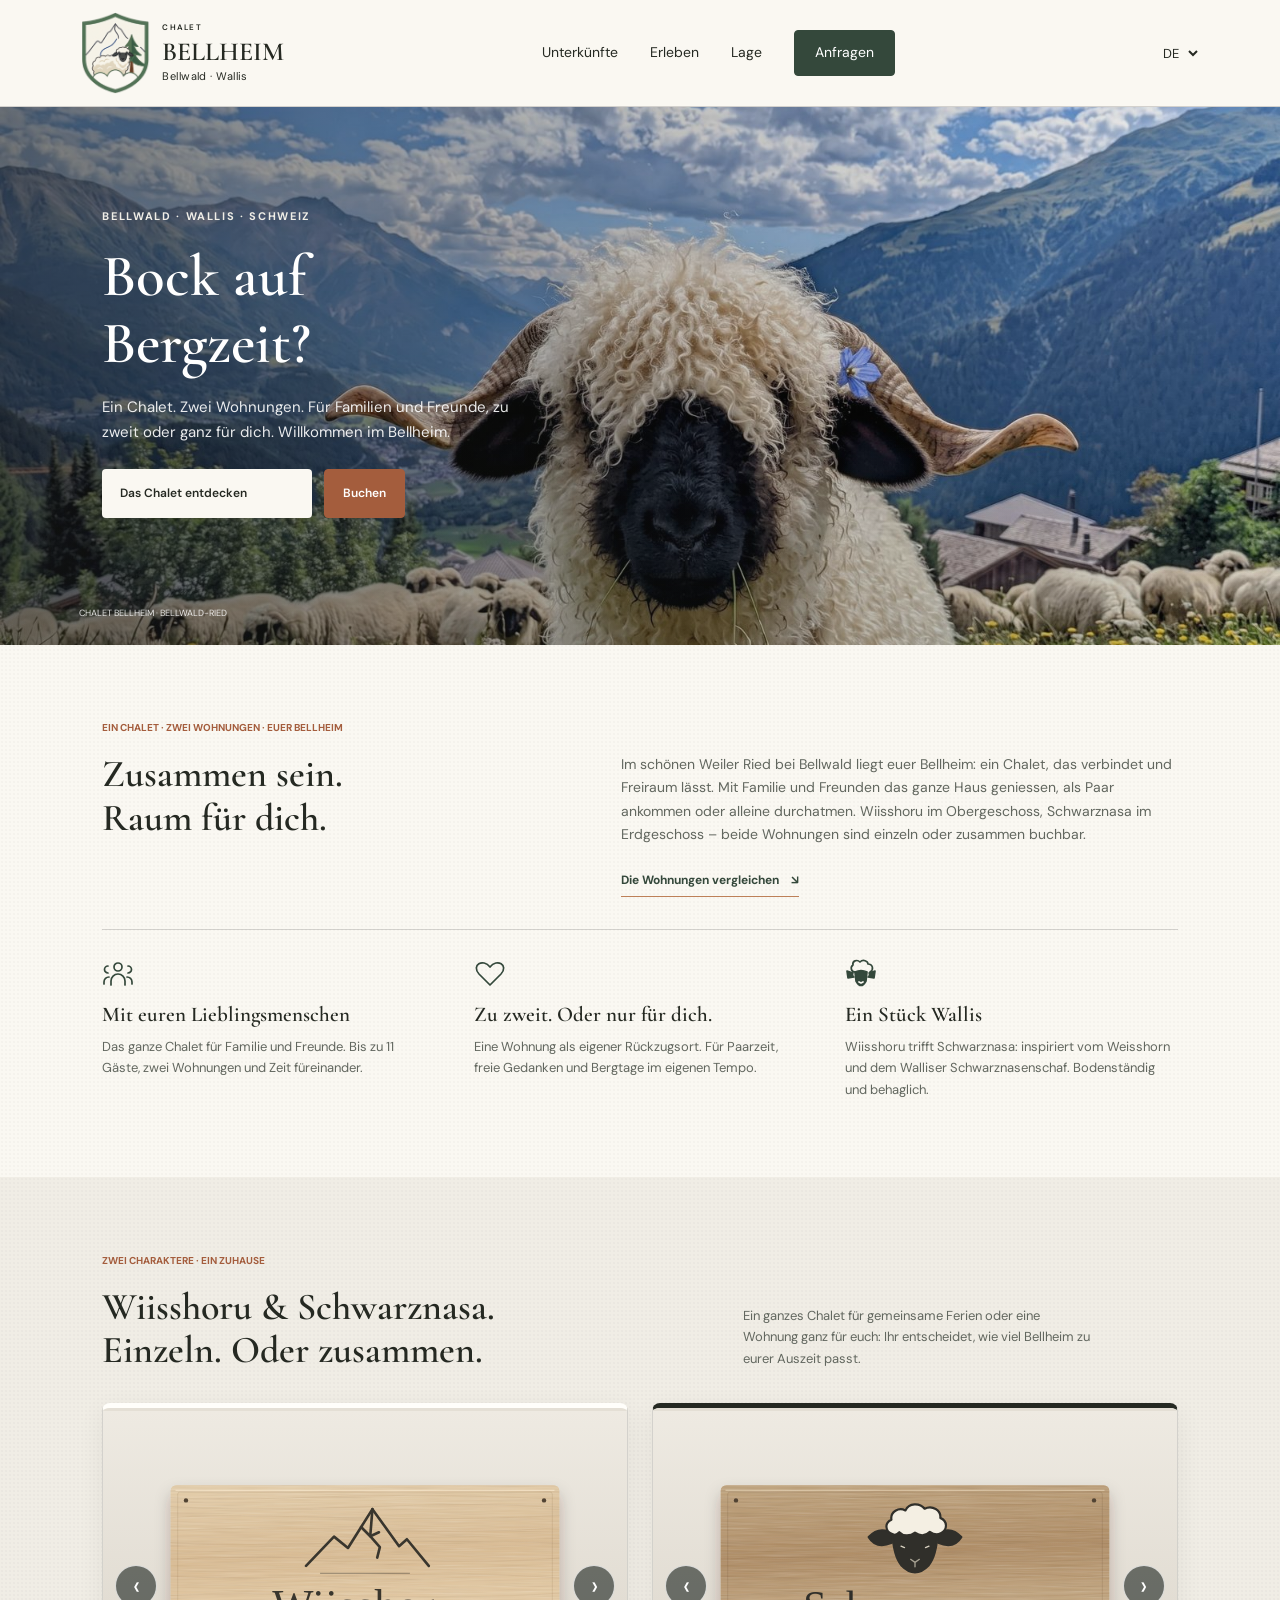
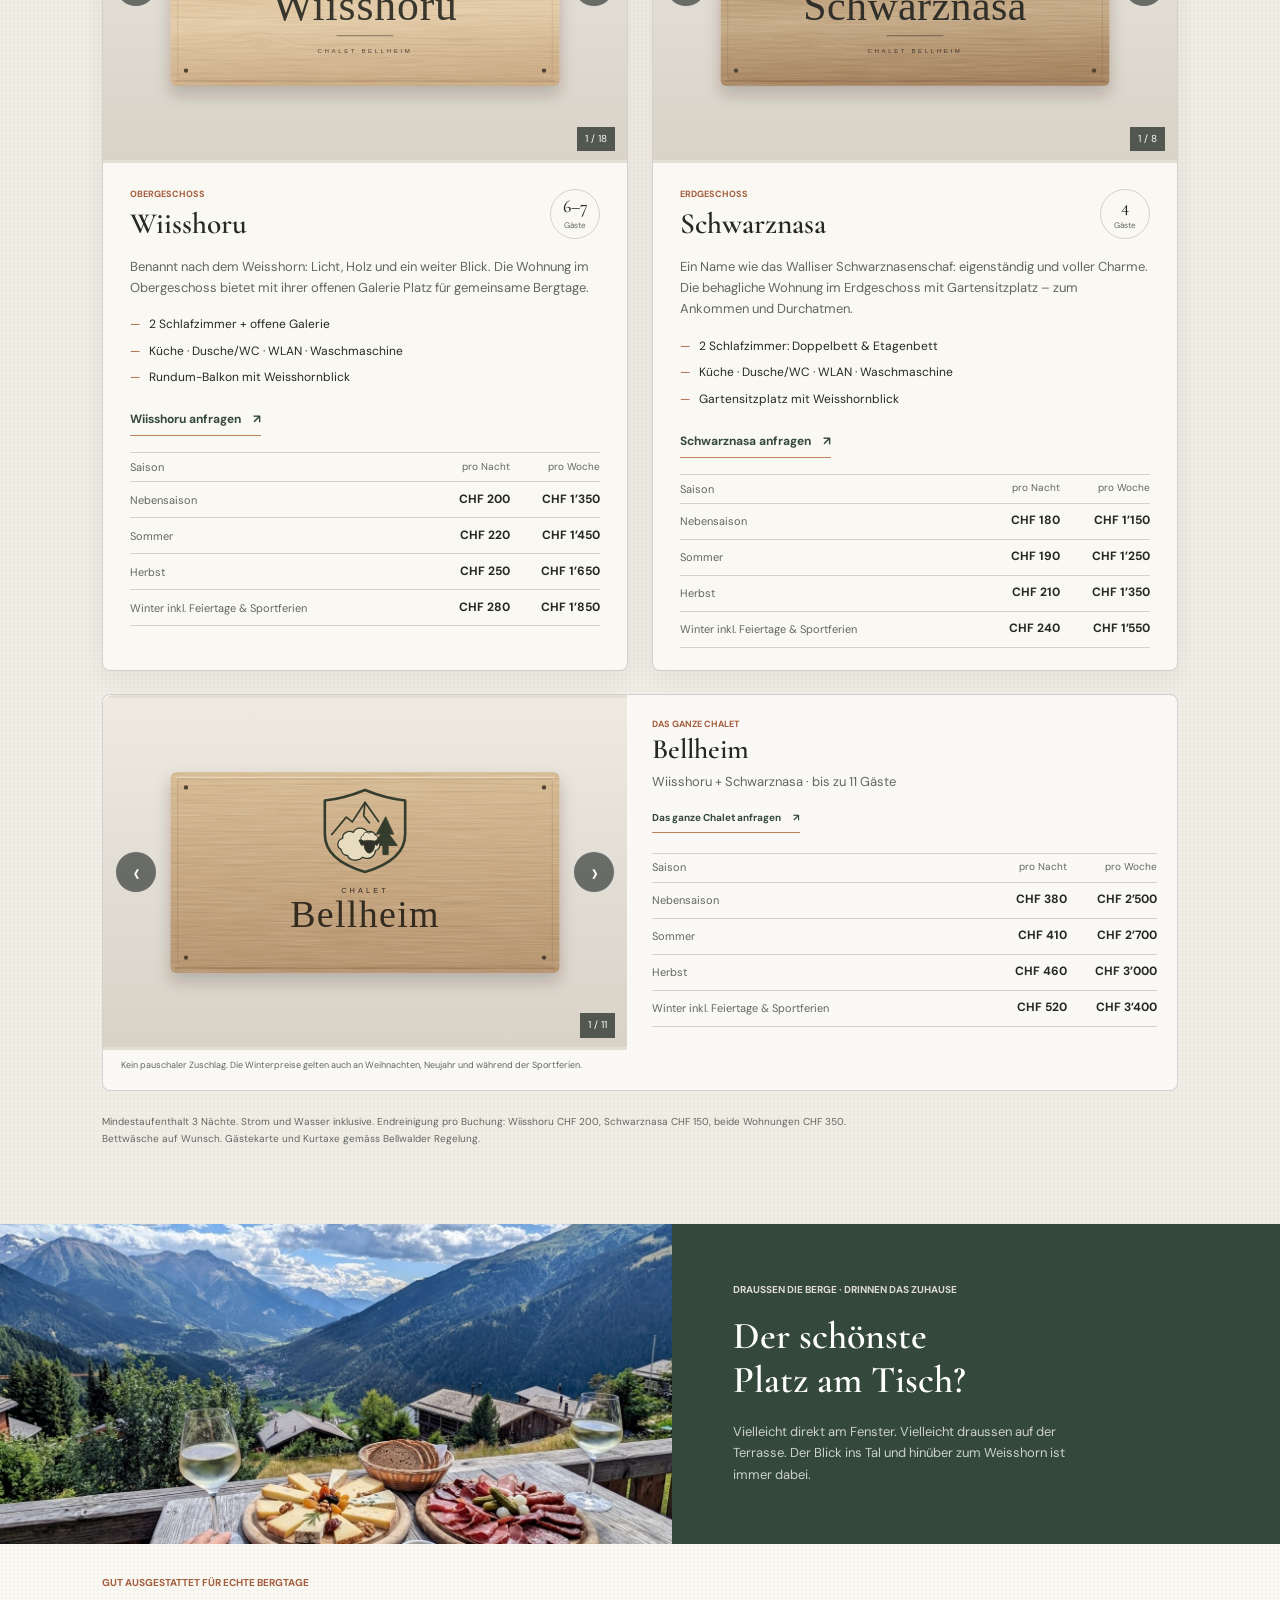
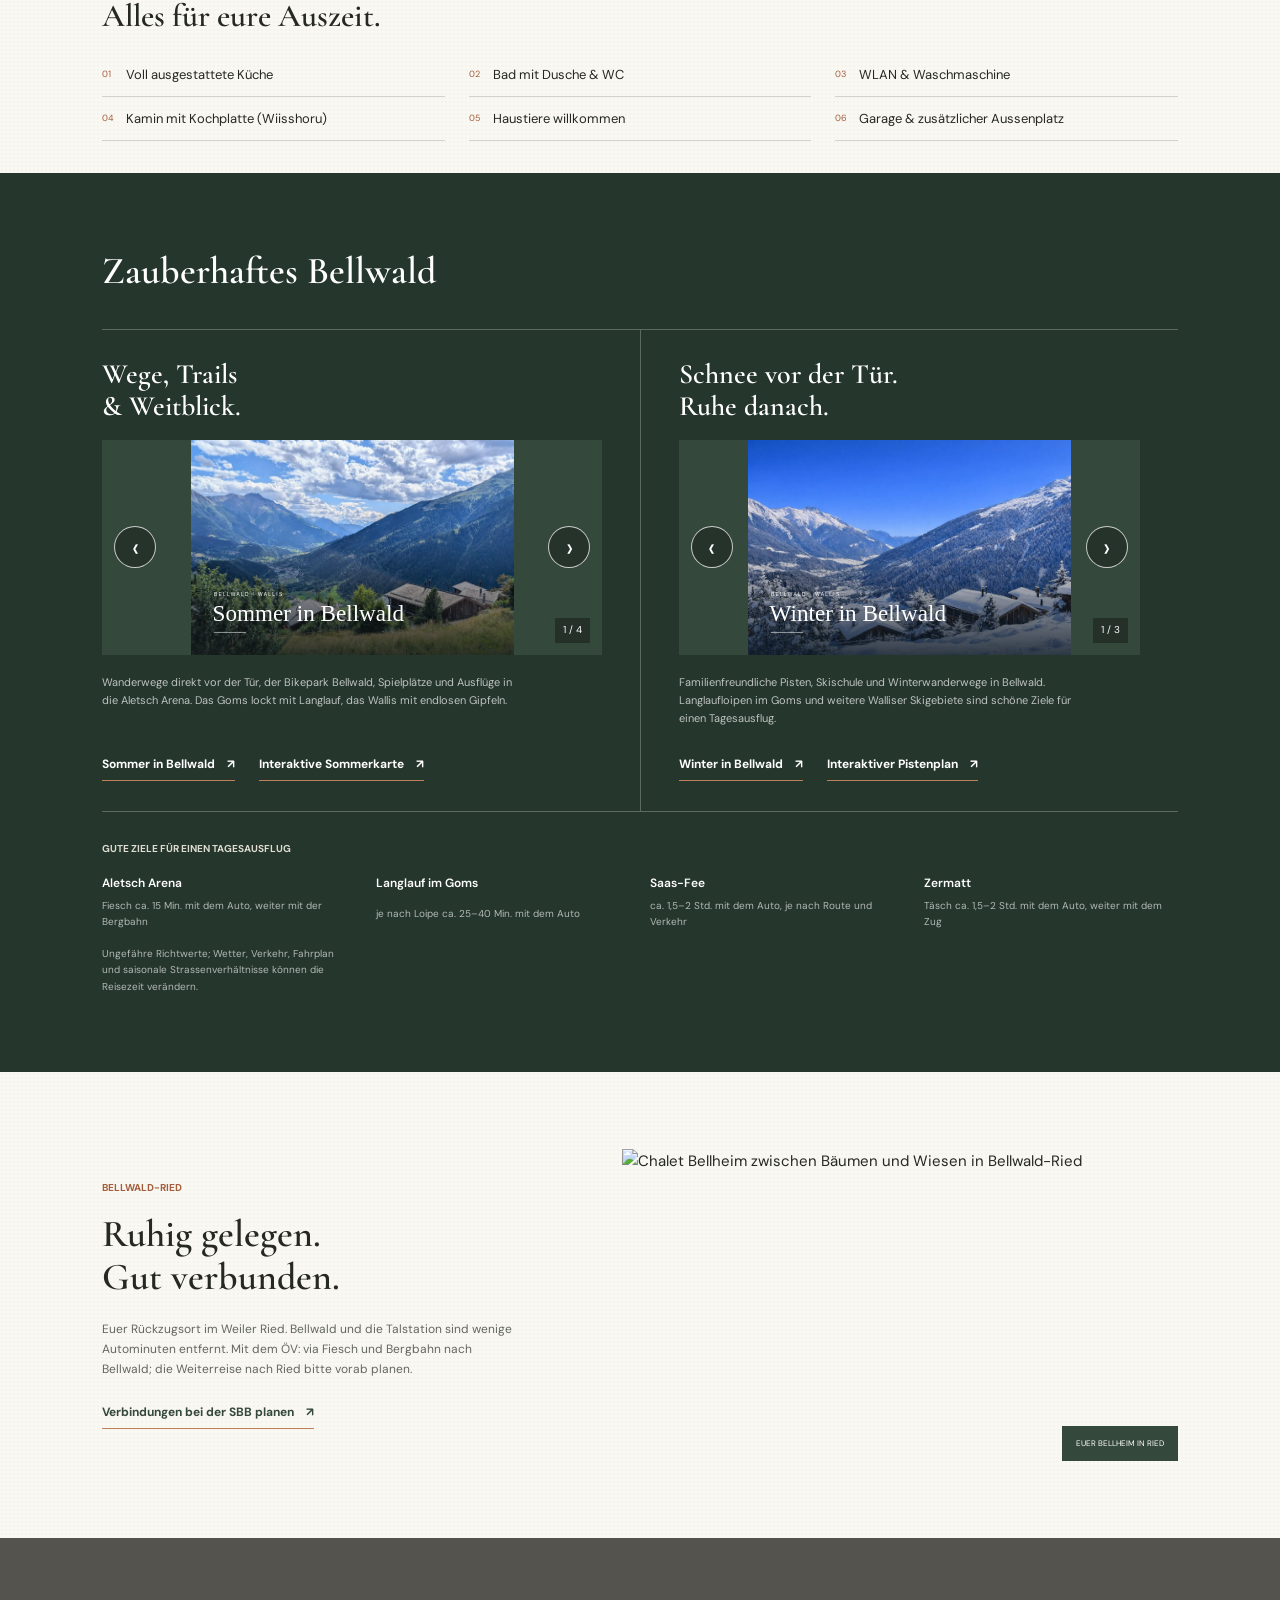
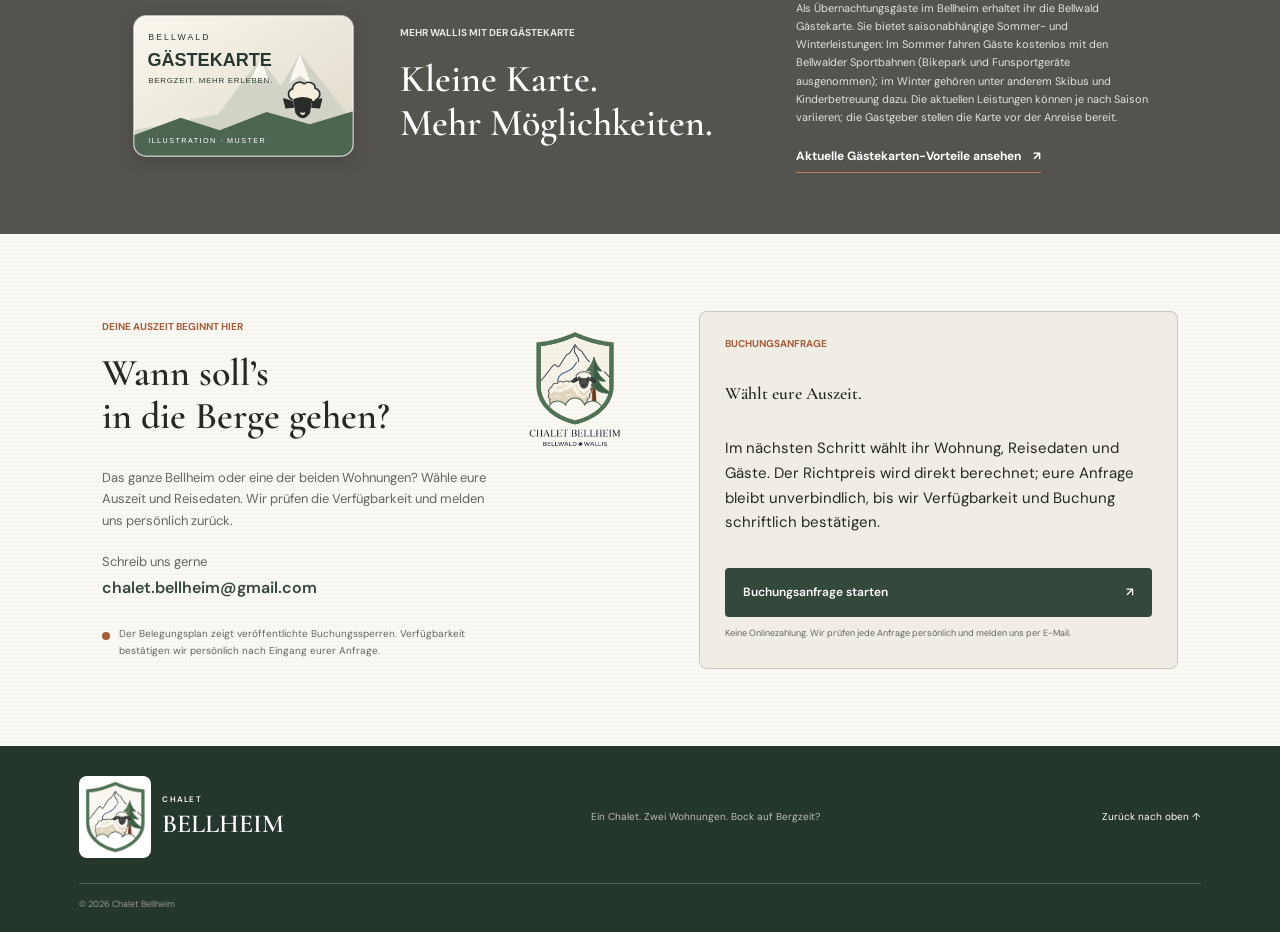
==== commit afda82b1: "Add files via upload" ====
--- a/index.html
+++ b/index.html
@@ -36,7 +36,7 @@
       <span class="brand-name"><span class="brand-kicker">CHALET</span><strong>BELLHEIM</strong><span class="brand-location">Bellwald · Wallis</span></span>
     </a>
     <nav class="main-nav" aria-label="Hauptnavigation">
-      <a href="#wohnungen" data-i18n="navApartments">Wohnungen</a>
+      <a href="#wohnungen" data-i18n="navApartments">Unterkünfte</a>
       <a href="#erleben" data-i18n="navExplore">Erleben</a>
       <a href="#lage" data-i18n="navLocation">Lage</a>
       <a class="nav-cta" href="#anfrage" data-i18n="navRequest">Anfragen</a>
@@ -60,8 +60,8 @@
         <h1 data-i18n="heroTitle">Bock auf<br>Bergzeit?</h1>
         <p class="hero-intro" data-i18n="heroIntro">Ein Chalet. Zwei Wohnungen. Für Familien und Freunde, zu zweit oder ganz für dich. Willkommen im Bellheim.</p>
         <div class="hero-actions">
-          <a class="button button-light" href="#wohnungen"><span data-i18n="heroButton">Das Chalet entdecken</span><span aria-hidden="true">↘</span></a>
-          <a class="button button-outline" href="#anfrage"><span data-i18n="heroBook">Buchen</span><span aria-hidden="true">↗</span></a>
+          <a class="button button-light" href="#wohnungen"><span data-i18n="heroButton">Das Chalet entdecken</span></a>
+          <a class="button button-outline" href="#anfrage"><span data-i18n="heroBook">Buchen</span></a>
         </div>
       </div>
       <p class="hero-caption" data-i18n="heroCaption">CHALET BELLHEIM · BELLWALD-RIED</p>
@@ -72,7 +72,7 @@
       <div class="intro-grid">
         <h2 data-i18n="introTitle">Zusammen sein.<br>Raum für dich.</h2>
         <div class="intro-text">
-          <p data-i18n="introBody">Im schönen Weiler Ried bei Bellwald liegt euer Bellheim: ein Chalet, das verbindet und Freiraum lässt. Mit Familie und Freunden das ganze Haus geniessen, als Paar ankommen oder alleine durchatmen. Wiisshoru im Obergeschoss, Schwarznasa im Erdgeschoss – beide Wohnungen sind einzeln oder zusammen mietbar.</p>
+          <p data-i18n="introBody">Im schönen Weiler Ried bei Bellwald liegt euer Bellheim: ein Chalet, das verbindet und Freiraum lässt. Mit Familie und Freunden das ganze Haus geniessen, als Paar ankommen oder alleine durchatmen. Wiisshoru im Obergeschoss, Schwarznasa im Erdgeschoss – beide Wohnungen sind einzeln oder zusammen buchbar.</p>
           <a class="text-link" href="#wohnungen"><span data-i18n="introLink">Die Wohnungen vergleichen</span><span aria-hidden="true">↘</span></a>
         </div>
       </div>
@@ -175,7 +175,6 @@
 
     <section class="experiences" id="erleben">
       <div class="section-wrap">
-        <p class="eyebrow" data-i18n="experienceEyebrow">ZU JEDER JAHRESZEIT</p>
         <div class="experience-heading"><h2 data-i18n="experienceTitle">Zauberhaftes Bellwald</h2></div>
         <div class="experience-grid">
           <article><span class="season-tag" data-i18n="summerTag">SOMMER</span><h3 data-i18n="summerTitle">Wege, Trails<br>& Weitblick.</h3><div class="photo-gallery season-gallery" data-gallery="bellwaldSummer" data-alt="Sommeransichten aus Bellwald"><img class="gallery-image" src="Fotos/bellwald-sommer.svg" alt="Sommeransichten aus Bellwald" loading="lazy"><button class="gallery-arrow gallery-prev" type="button" data-gallery-prev data-i18n-aria="galleryPrevious" aria-label="Vorheriges Bild"><span aria-hidden="true">‹</span></button><span class="gallery-count" aria-live="polite">1 / 4</span><button class="gallery-arrow gallery-next" type="button" data-gallery-next data-i18n-aria="galleryNext" aria-label="Nächstes Bild"><span aria-hidden="true">›</span></button></div><p data-i18n="summerBody">Wanderwege direkt vor der Tür, der Bikepark Bellwald, Spielplätze und Ausflüge in die Aletsch Arena. Das Goms lockt mit Langlauf, das Wallis mit endlosen Gipfeln.</p>
@@ -197,7 +196,7 @@
 
     <section class="location section-wrap" id="lage">
       <div class="location-copy"><p class="eyebrow eyebrow-dark" data-i18n="locationEyebrow">BELLWALD-RIED</p><h2 data-i18n="locationTitle">Ruhig gelegen.<br>Gut verbunden.</h2><p data-i18n="locationBody">Euer Rückzugsort im Weiler Ried. Bellwald und die Talstation sind wenige Autominuten entfernt. Mit dem ÖV: via Fiesch und Bergbahn nach Bellwald; die Weiterreise nach Ried bitte vorab planen.</p><a class="text-link" href="https://www.sbb.ch/de" target="_blank" rel="noreferrer"><span data-i18n="timetableLink">Verbindungen bei der SBB planen</span><span aria-hidden="true">↗</span></a></div>
-      <div class="location-image"><img src="Fotos/Bellevue/90fcaf7f060d2c3366dbe0bddf9438d8.jpg" alt="Chalet Bellheim zwischen Bäumen und Wiesen in Bellwald-Ried" loading="lazy"><span data-i18n="locationCaption">EUER BELLHEIM IN RIED</span></div>
+      <div class="location-image"><img src="Fotos/Bellheim/90fcaf7f060d2c3366dbe0bddf9438d8.jpg" alt="Chalet Bellheim zwischen Bäumen und Wiesen in Bellwald-Ried" loading="lazy"><span data-i18n="locationCaption">EUER BELLHEIM IN RIED</span></div>
     </section>
 
     <section class="guest-card-band">
--- a/styles.css
+++ b/styles.css
@@ -1,18 +1,18 @@
 :root {
   color-scheme: light;
-  --paper: #f8f6f1;
-  --paper-deep: #eeebe4;
-  --ink: #242421;
-  --muted: #66645f;
-  --pine: #2b2c29;
-  --pine-deep: #1d1e1c;
-  --clay: #58564e;
-  --brass: #77746b;
+  --paper: #faf8f2;
+  --paper-deep: #f0ede5;
+  --ink: #252922;
+  --muted: #62675f;
+  --pine: #34483b;
+  --pine-deep: #25362c;
+  --clay: #a45d3d;
+  --brass: #bd8058;
   --line: rgba(36, 36, 33, .18);
   --wool-texture: radial-gradient(rgba(70, 67, 59, .055) .6px, transparent .8px);
   --serif: "Cormorant Garamond", Georgia, serif;
   --sans: "DM Sans", "Segoe UI", sans-serif;
-  --heading-size: clamp(30px, 3.2vw, 42px);
+  --heading-size: clamp(29px, 3vw, 38px);
   --section-space: clamp(48px, 6vw, 80px);
 }
 
@@ -25,12 +25,12 @@
 button, input, select { font: inherit; }
 img { display: block; max-width: 100%; }
 .sr-only { position: absolute; width: 1px; height: 1px; padding: 0; margin: -1px; overflow: hidden; clip: rect(0, 0, 0, 0); white-space: nowrap; border: 0; }
-.site-header { position: relative; z-index: 5; display: flex; align-items: center; justify-content: space-between; gap: 24px; width: 100%; padding: 16px 6.2%; color: var(--ink); background: var(--paper); border-bottom: 1px solid var(--line); }
+.site-header { position: sticky; top: 0; z-index: 10; display: flex; align-items: center; justify-content: space-between; gap: 24px; width: 100%; padding: 12px 6.2%; color: var(--ink); background: var(--paper); border-bottom: 1px solid var(--line); }
 .wordmark { display: inline-flex; align-items: center; gap: 11px; font-size: 13px; line-height: 1.2; letter-spacing: 0; }
 .site-header .wordmark { font-size: 20px; }
 .wordmark strong { font-weight: 700; }
 .brand-name { display: grid; gap: 3px; }
-.brand-name strong { font-family: var(--serif); font-size: 29px; font-weight: 600; letter-spacing: .055em; }
+.brand-name strong { font-family: var(--serif); font-size: 26px; font-weight: 600; letter-spacing: 0; }
 .brand-kicker { font-size: 8px; font-weight: 600; letter-spacing: .16em; }
 .brand-location { font-size: 11px; letter-spacing: .04em; }
 .wordmark small { display: block; margin-top: 5px; font-size: 9px; letter-spacing: 0; opacity: .82; }
@@ -38,31 +38,31 @@
 .wordmark-icon { display: block; width: 62px; height: 82px; overflow: hidden; flex: 0 0 62px; }
 .wordmark-icon img { width: 100%; height: 100%; object-fit: contain; }
 .footer-wordmark .wordmark-icon { background: #fff; border-radius: 8px; padding: 5px; }
-.site-header .wordmark-icon, .footer-wordmark .wordmark-icon { width: 100px; height: 120px; flex-basis: 100px; }
+.site-header .wordmark-icon, .footer-wordmark .wordmark-icon { width: 72px; height: 82px; flex-basis: 72px; }
 .main-nav { display: flex; align-items: center; gap: clamp(18px, 2.5vw, 38px); font-size: 14px; }
 .main-nav a { transition: opacity .2s ease; }
 .main-nav a:hover { opacity: .72; }
-.main-nav .nav-cta { min-height: 44px; padding: 10px 20px; border: 1px solid var(--ink); border-radius: 3px; color: var(--paper); background: var(--ink); }
+.main-nav .nav-cta { min-height: 44px; padding: 10px 20px; border: 1px solid var(--pine); border-radius: 4px; color: #fff; background: var(--pine); }
 .language-picker select { min-height: 44px; padding: 8px 6px; border: 0; color: var(--ink); background: transparent; font-size: 13px; cursor: pointer; }
 .language-picker option { color: var(--ink); }
 .hero { position: relative; display: grid; height: clamp(440px, 42vw, 560px); align-items: center; overflow: hidden; color: #fff; background: var(--pine); }
-.hero-image { grid-area: 1 / 1; width: 100%; height: 100%; min-height: 0; object-fit: contain; object-position: right center; transform-origin: right center; animation: mountain-breathe 14s ease-in-out infinite alternate; }
+.hero-image { grid-area: 1 / 1; width: 100%; height: 100%; min-height: 0; object-fit: cover; object-position: center 48%; transform-origin: center; animation: mountain-breathe 14s ease-in-out infinite alternate; }
 .hero-shade { position: absolute; inset: 0; width: 100%; height: 100%; }
-.hero-shade { background: linear-gradient(90deg, rgba(20, 21, 20, .77), rgba(20, 21, 20, .34) 60%, rgba(20, 21, 20, .14)), linear-gradient(0deg, rgba(20, 21, 20, .25), transparent 40%); }
-.hero-copy { position: relative; z-index: 1; grid-area: 1 / 1; width: min(620px, 53%); margin: 40px 0 64px 8%; animation: rise-in .8s .12s both; }
+.hero-shade { background: linear-gradient(90deg, rgba(24, 26, 24, .58), rgba(24, 26, 24, .24) 58%, rgba(24, 26, 24, .06)), linear-gradient(0deg, rgba(24, 26, 24, .14), transparent 40%); }
+.hero-copy { position: relative; z-index: 1; grid-area: 1 / 1; width: min(560px, 53%); margin: 40px 0 64px 8%; animation: rise-in .8s .12s both; }
 .eyebrow { margin: 0 0 18px; font-size: 10px; font-weight: 700; letter-spacing: 0; line-height: 1.4; }
 .hero .eyebrow { color: #f0eee7; font-size: 11px; letter-spacing: .15em; }
 h1, h2, h3, p { margin-top: 0; }
 h1, h2, h3 { font-family: var(--serif); font-weight: 600; line-height: 1.15; letter-spacing: 0; overflow-wrap: anywhere; }
-h1 { max-width: 620px; margin-bottom: 19px; font-size: clamp(42px, 5.5vw, 72px); }
-.hero-intro { max-width: 420px; margin-bottom: 29px; color: rgba(255,255,255,.86); font-size: 15px; }
+h1 { max-width: 560px; margin-bottom: 17px; font-size: clamp(40px, 4.6vw, 60px); }
+.hero-intro { max-width: 420px; margin-bottom: 25px; color: rgba(255,255,255,.9); font-size: 15px; }
 .button { display: inline-flex; min-height: 49px; align-items: center; justify-content: space-between; gap: 30px; padding: 0 18px; border: 0; border-radius: 4px; cursor: pointer; font-size: 12px; font-weight: 600; transition: background .2s ease, color .2s ease, transform .2s ease; }
 .button:hover { transform: translateY(-2px); }
 .button-light { min-width: 210px; color: var(--ink); background: var(--paper); }
 .button-light:hover { background: #fff; }
 .hero-actions { display: flex; flex-wrap: wrap; gap: 12px; }
-.button-outline { border: 1px solid rgba(255,255,255,.8); color: #fff; background: rgba(29,30,28,.3); }
-.button-outline:hover { color: var(--ink); background: var(--paper); }
+.button-outline { border: 1px solid var(--clay); color: #fff; background: var(--clay); }
+.button-outline:hover { border-color: var(--brass); color: #fff; background: var(--brass); }
 .button-dark { width: 100%; color: #fff; background: var(--pine); }
 .button-dark:hover { background: var(--pine-deep); }
 .hero-caption { position: absolute; z-index: 1; bottom: 24px; margin: 0; color: rgba(255,255,255,.86); font-size: 9px; }
@@ -76,15 +76,15 @@
 .chalet-values { display: grid; grid-template-columns: repeat(3, minmax(0, 1fr)); gap: clamp(20px, 3vw, 40px); margin-top: 32px; padding-top: 28px; border-top: 1px solid var(--line); }
 .chalet-values > div { min-width: 0; }
 .value-icon { display: block; width: 32px; height: 32px; margin-bottom: 12px; fill: none; stroke: currentColor; stroke-width: 1.7; stroke-linecap: round; stroke-linejoin: round; color: var(--pine); }
-.chalet-values h3 { margin-bottom: 10px; font-size: 23px; line-height: 1.25; }
-.chalet-values p { margin: 0; color: var(--muted); font-size: 12px; }
-.text-link { display: inline-flex; align-items: center; gap: 19px; padding-bottom: 5px; border-bottom: 1px solid currentColor; font-size: 11px; font-weight: 700; }
+.chalet-values h3 { margin-bottom: 8px; font-size: 21px; line-height: 1.25; }
+.chalet-values p { margin: 0; color: var(--muted); font-size: 13px; }
+.text-link { display: inline-flex; align-items: center; gap: 12px; padding-bottom: 5px; border-bottom: 1px solid var(--brass); color: var(--pine); font-size: 12px; font-weight: 700; }
 .apartments { padding-block: var(--section-space); background-color: var(--paper-deep); background-image: var(--wool-texture); background-size: 4px 4px; }
 .section-heading { display: grid; grid-template-columns: minmax(0, 1.4fr) minmax(0, 1fr); align-items: end; gap: 32px; margin-bottom: 30px; }
 .section-heading h2 { font-size: var(--heading-size); }
 .section-heading > p { max-width: 350px; margin-bottom: 4px; color: var(--muted); font-size: 13px; }
 .apartment-grid { display: grid; grid-template-columns: 1fr 1fr; gap: 24px; }
-.apartment-card { overflow: hidden; border: 1px solid var(--line); border-radius: 12px; background: var(--paper); box-shadow: 0 8px 28px rgba(36, 36, 33, .035); }
+.apartment-card { overflow: hidden; border: 1px solid var(--line); border-radius: 8px; background: var(--paper); box-shadow: 0 8px 28px rgba(36, 36, 33, .06); }
 .bailey-card { border-top: 5px solid var(--ink); }
 .belalp-card { border-top: 5px solid #fffefa; }
 .photo-gallery { position: relative; overflow: hidden; background: #d6d0c4; }
@@ -105,20 +105,20 @@
 .apartment-title-row { display: flex; justify-content: space-between; align-items: center; gap: 12px; }
 .apartment-title-row > div { min-width: 0; }
 .apartment-title-row .eyebrow { margin-bottom: 6px; font-size: 9px; }
-.apartment-title-row h3 { margin: 0; font-size: clamp(27px, 2.5vw, 32px); }
-.apartment-request { font-size: 11px; }
+.apartment-title-row h3 { margin: 0; font-size: clamp(25px, 2.3vw, 30px); }
+.apartment-request { font-size: 12px; }
 .rate-table { display: grid; margin-top: 16px; border-top: 1px solid var(--line); }
 .rate-row { display: grid; grid-template-columns: minmax(0, 1fr) 76px 84px; align-items: center; gap: 6px; min-height: 36px; border-bottom: 1px solid var(--line); }
-.rate-row > span:first-child { min-width: 0; color: var(--muted); font-size: 10px; }
-.rate-row > strong { font-size: 11px; text-align: right; white-space: nowrap; }
+.rate-row > span:first-child { min-width: 0; color: var(--muted); font-size: 11px; }
+.rate-row > strong { font-size: 12px; text-align: right; white-space: nowrap; }
 .rate-heading { min-height: 29px; }
-.rate-heading > span { color: var(--muted); font-size: 8px; }
+.rate-heading > span { color: var(--muted); font-size: 10px; }
 .rate-heading > span:not(:first-child) { text-align: right; }
 .capacity { display: grid; flex-shrink: 0; justify-items: center; width: 50px; height: 50px; align-content: center; border: 1px solid var(--line); border-radius: 50%; }
 .capacity strong { font-family: var(--serif); font-size: 18px; font-weight: 500; line-height: 1; }
 .capacity small { margin-top: 4px; color: var(--muted); font-size: 8px; }
-.apartment-description { margin: 15px 0 17px; color: var(--muted); font-size: 12px; }
-.feature-list { display: grid; gap: 6px; min-height: 73px; margin: 0 0 18px; padding: 0; list-style: none; color: var(--ink); font-size: 11px; }
+.apartment-description { margin: 15px 0 17px; color: var(--muted); font-size: 13px; }
+.feature-list { display: grid; gap: 6px; min-height: 73px; margin: 0 0 18px; padding: 0; list-style: none; color: var(--ink); font-size: 12px; }
 .feature-list li::before { margin-right: 9px; color: var(--clay); content: "\2014"; }
 .price-row { display: flex; align-items: center; gap: 27px; padding-top: 16px; border-top: 1px solid var(--line); }
 .price-row > span { display: grid; gap: 2px; }
@@ -127,13 +127,13 @@
 .round-link { display: grid; width: 38px; height: 38px; place-items: center; margin-left: auto; border: 1px solid var(--line); border-radius: 50%; transition: color .2s, background .2s; }
 .round-link:hover { color: white; background: var(--pine); border-color: var(--pine); }
 .price-note { max-width: 800px; margin: 23px 0 0; color: var(--muted); font-size: 10px; }
-.combined-rate { display: grid; grid-template-columns: repeat(2, minmax(0, 1fr)); align-items: stretch; gap: 8px 24px; margin-top: 23px; border: 1px solid var(--line); border-radius: 12px; background: rgba(255,255,255,.6); }
+.combined-rate { display: grid; grid-template-columns: repeat(2, minmax(0, 1fr)); align-items: stretch; gap: 8px 24px; margin-top: 23px; border: 1px solid var(--line); border-radius: 8px; background: rgba(255,255,255,.65); }
 .combined-request { margin-top: 18px; font-size: 10px; }
 .combined-gallery { width: calc(100% - 1px); height: clamp(220px, 29vw, 355px); border-radius: 11px 0 0 0; }
 .combined-details { display: grid; min-width: 0; align-content: center; gap: 20px; padding: 20px 20px 20px 0; }
 .combined-rate .eyebrow { margin: 0 0 3px; font-size: 9px; }
-.combined-name { margin: 0; font-size: 30px; }
-.combined-subtitle { margin: 5px 0 0; color: var(--muted); font-size: 11px; }
+.combined-name { margin: 0; font-size: 28px; }
+.combined-subtitle { margin: 5px 0 0; color: var(--muted); font-size: 13px; }
 .combined-rate .rate-table { margin: 0; }
 .combined-note { color: var(--muted); font-size: 9px; }
 .combined-note { grid-column: 1 / -1; padding: 0 18px 18px; }
@@ -148,7 +148,7 @@
 .amenities-heading h2 { margin-bottom: 0; font-size: clamp(25px, 2.5vw, 32px); }
 .amenities-list { display: grid; grid-template-columns: repeat(3, minmax(0, 1fr)); column-gap: 24px; }
 .amenities-list > div { display: grid; grid-template-columns: 24px minmax(0, 1fr); align-items: center; min-height: 44px; padding-block: 8px; border-bottom: 1px solid var(--line); }
-.amenities-list p { margin: 0; font-size: 12px; }
+.amenities-list p { margin: 0; font-size: 13px; }
 .amenity-number { color: var(--clay); font-size: 9px; }
 .experiences { padding-block: var(--section-space); color: #fff; background: var(--pine-deep); }
 .experiences .eyebrow { color: #dedbd1; }
@@ -158,7 +158,7 @@
 .experience-grid { display: grid; grid-template-columns: 1fr 1fr; border-top: 1px solid rgba(255,255,255,.25); border-bottom: 1px solid rgba(255,255,255,.25); }
 .experience-grid article { min-height: 300px; padding: 28px 7% 30px 0; }
 .experience-grid article + article { padding-left: 7%; border-left: 1px solid rgba(255,255,255,.25); }
-.season-tag { display: inline-block; margin-bottom: 22px; color: #dedbd1; font-size: 9px; font-weight: 700; }
+.season-tag { display: none; }
 .experience-grid h3 { margin-bottom: 13px; font-size: 28px; }
 .experience-grid article > p { max-width: 420px; min-height: 63px; margin-bottom: 19px; color: rgba(255,255,255,.7); font-size: 11px; }
 .text-link-light { color: #fff; }
@@ -188,12 +188,12 @@
 .booking-emblem { width: 120px; height: auto; object-fit: contain; border-radius: 8px; }
 .booking-copy > p:not(.eyebrow) { max-width: 400px; color: var(--muted); font-size: 13px; }
 .booking-copy .booking-contact { display: grid; gap: 2px; margin-top: 20px; color: var(--muted); font-size: 10px; }
-.booking-contact a { overflow-wrap: anywhere; color: var(--pine); font-size: 17px; font-weight: 600; }
+.booking-contact a { overflow-wrap: anywhere; color: var(--pine); font-size: 16px; font-weight: 600; }
 .booking-copy .booking-note { display: flex; align-items: flex-start; gap: 9px; margin-top: 25px; color: var(--muted); font-size: 10px !important; }
 .status-dot { flex: 0 0 8px; width: 8px; height: 8px; margin-top: 6px; border-radius: 50%; background: var(--clay); }
-.booking-form { display: grid; align-content: start; gap: 15px; padding: 25px; border: 1px solid var(--line); border-radius: 12px; background: var(--paper-deep); }
-.booking-form label { display: grid; gap: 6px; color: var(--muted); font-size: 10px; }
-.booking-form input, .booking-form select { width: 100%; min-height: 42px; padding: 9px 10px; border: 1px solid rgba(32,41,35,.19); border-radius: 0; color: var(--ink); background: var(--paper); font-size: 12px; }
+.booking-form { display: grid; align-content: start; gap: 15px; padding: 25px; border: 1px solid var(--line); border-radius: 8px; background: var(--paper-deep); }
+.booking-form label { display: grid; gap: 6px; color: var(--muted); font-size: 12px; }
+.booking-form input, .booking-form select { width: 100%; min-height: 44px; padding: 9px 10px; border: 1px solid rgba(32,41,35,.19); border-radius: 3px; color: var(--ink); background: var(--paper); font-size: 13px; }
 .guest-grid { display: grid; grid-template-columns: repeat(3, minmax(0, 1fr)); gap: 10px; }
 .guest-grid label { min-width: 0; }
 .guest-grid input { min-width: 0; padding-inline: 6px; text-align: center; }
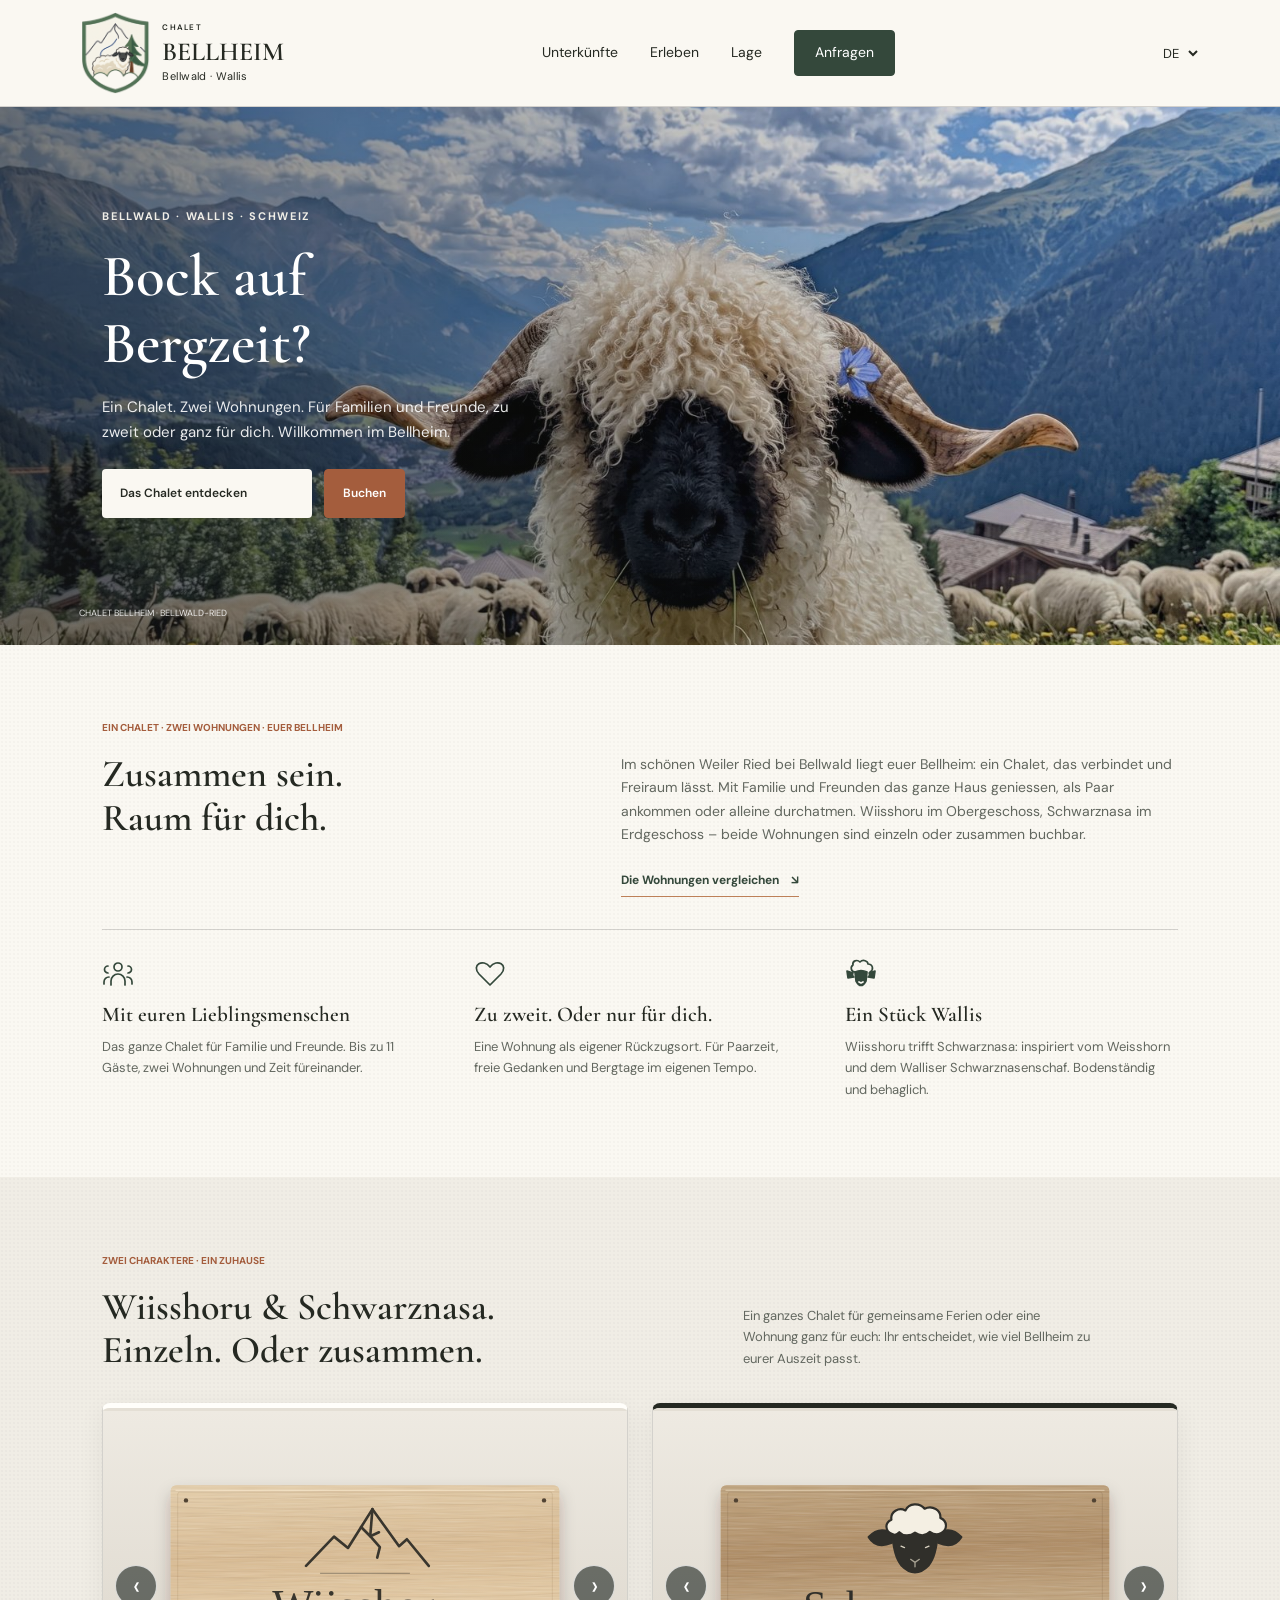
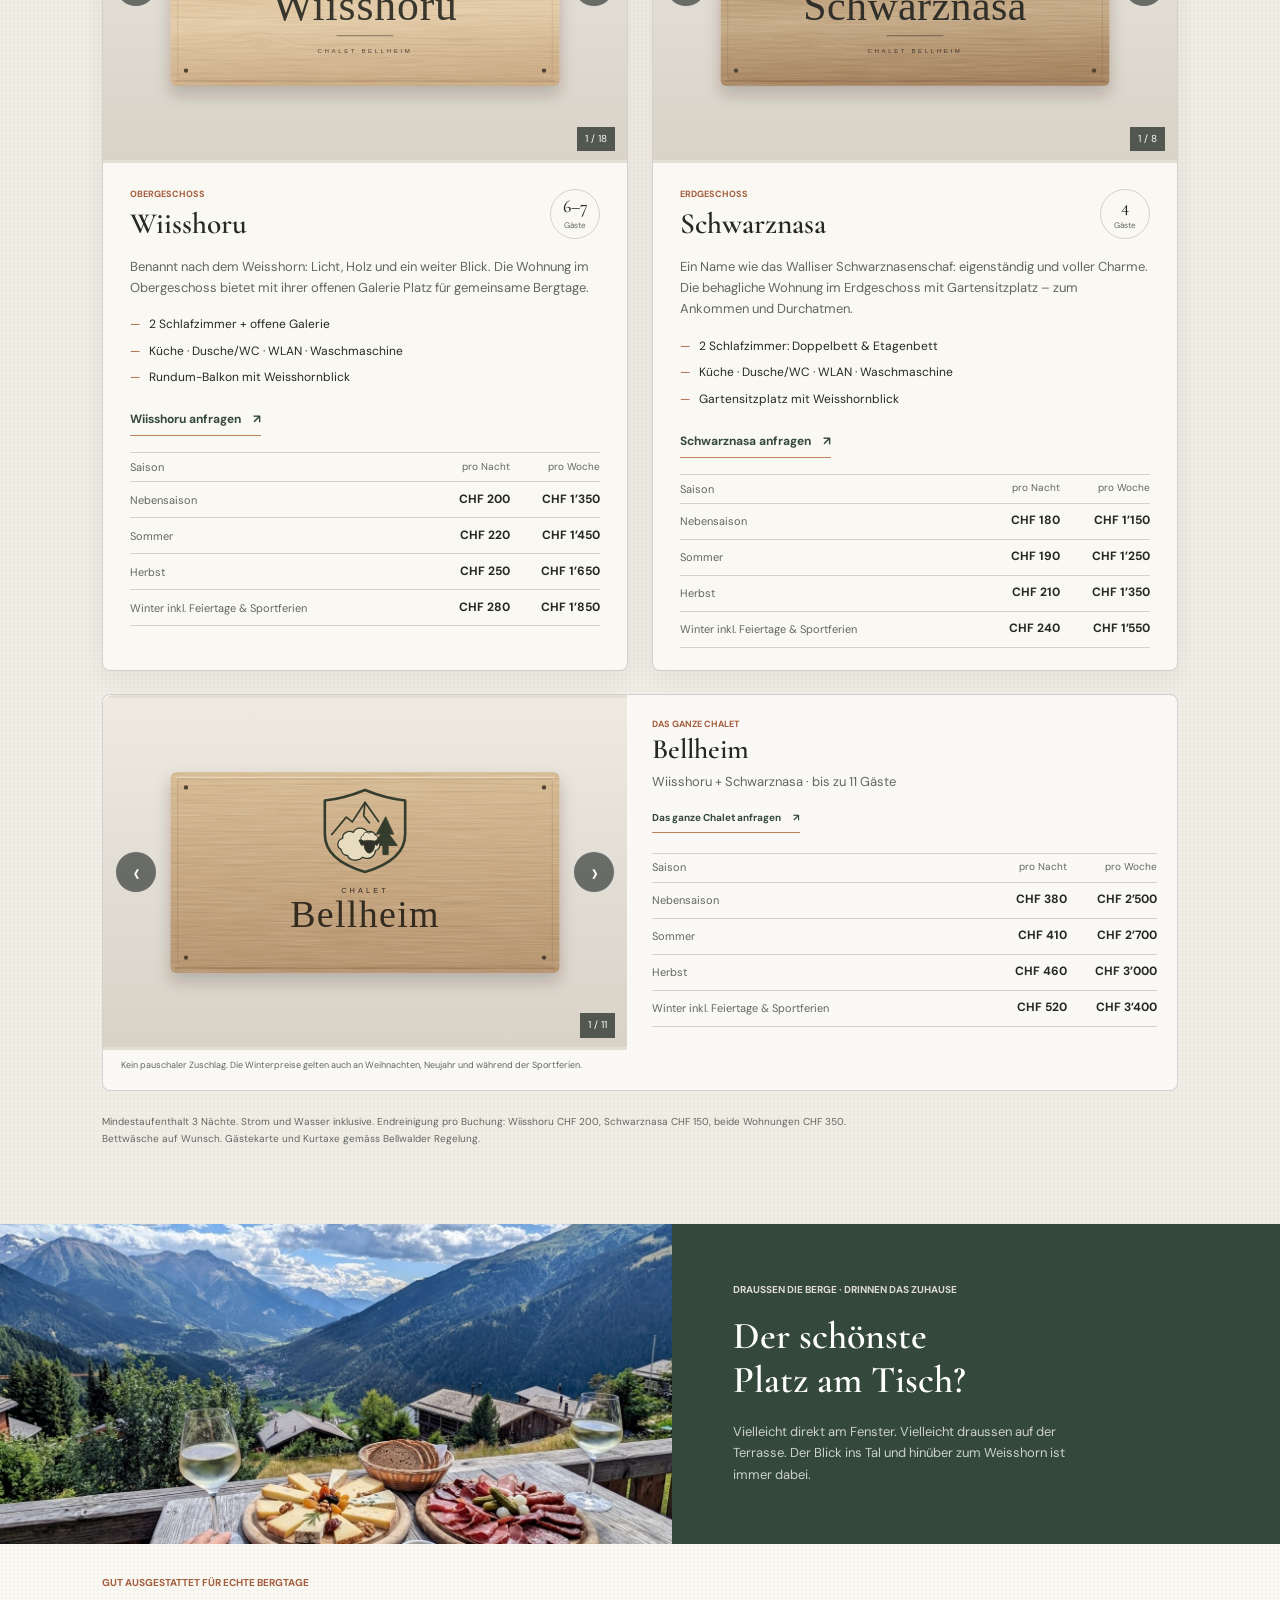
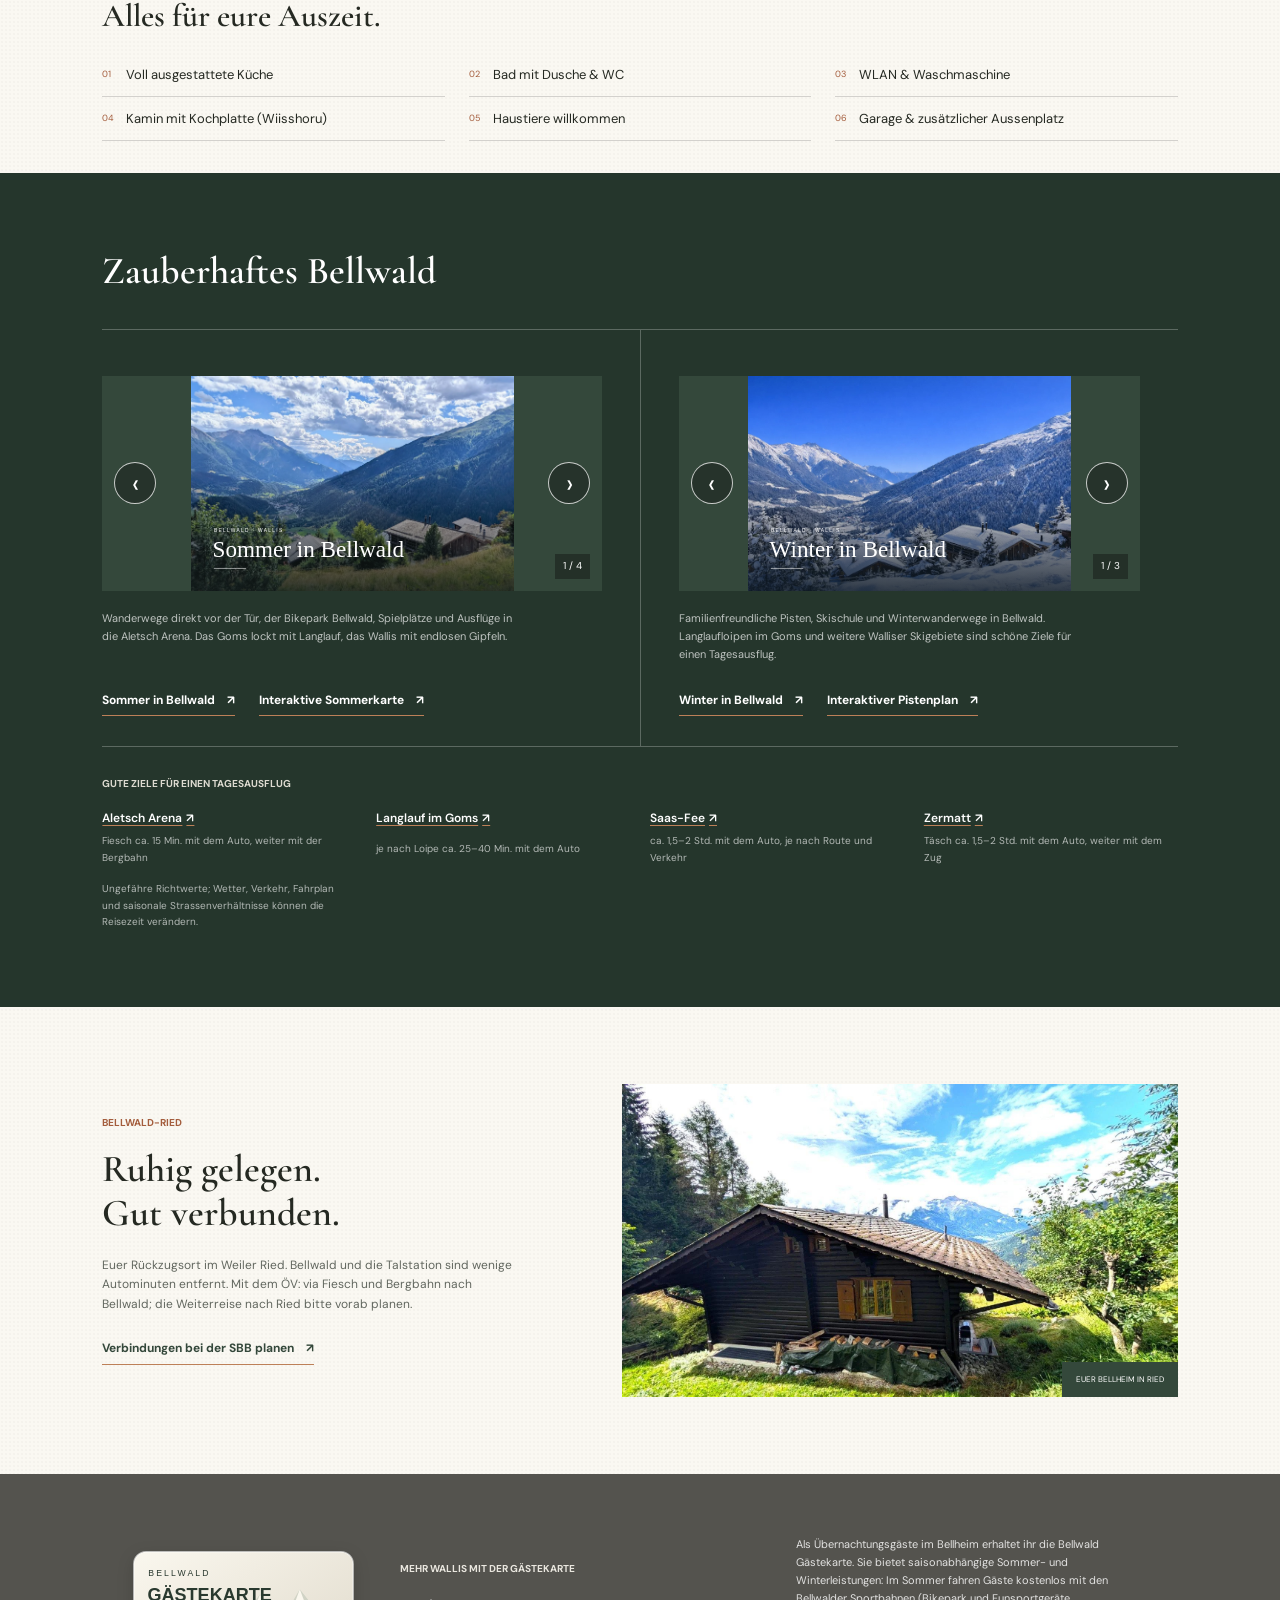
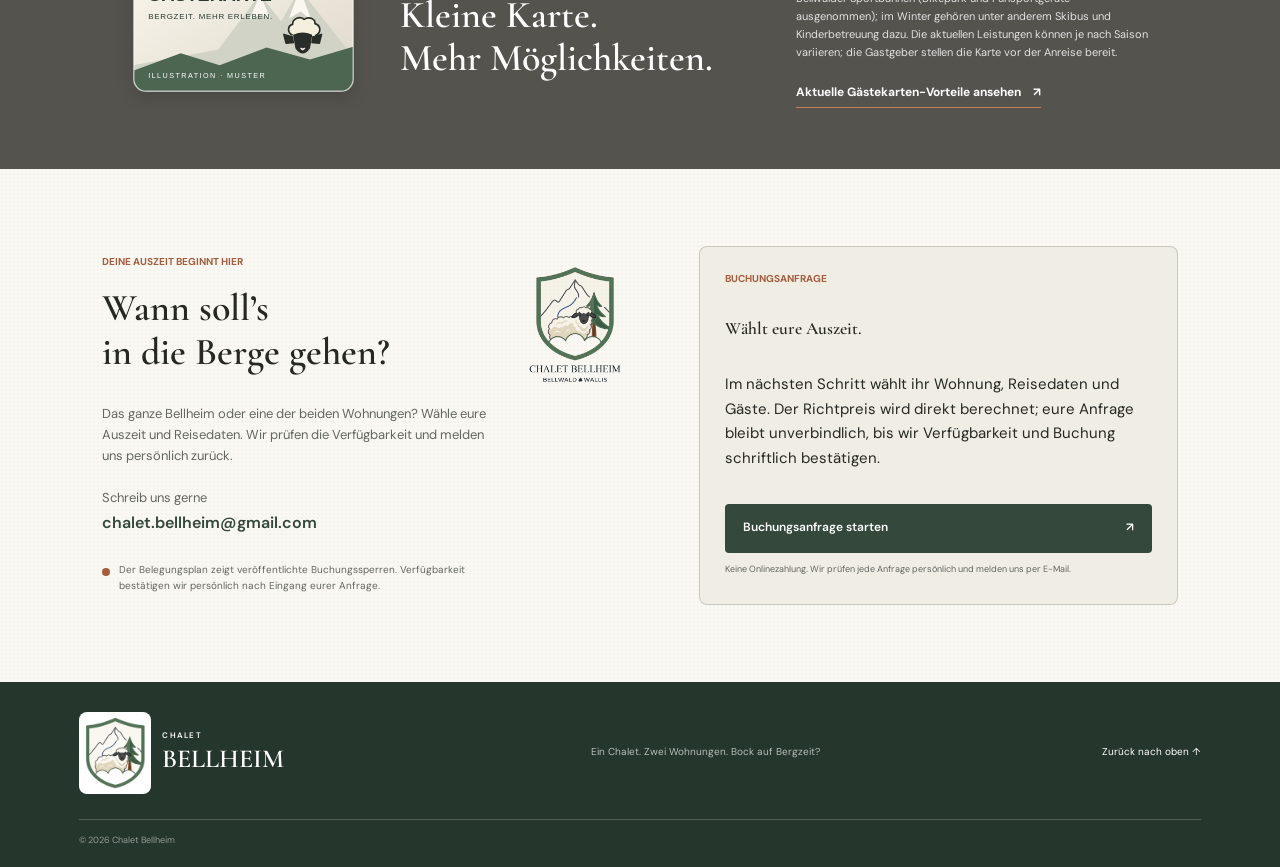
==== commit 7682ecc0: "Add files via upload" ====
--- a/index.html
+++ b/index.html
@@ -177,20 +177,20 @@
       <div class="section-wrap">
         <div class="experience-heading"><h2 data-i18n="experienceTitle">Zauberhaftes Bellwald</h2></div>
         <div class="experience-grid">
-          <article><span class="season-tag" data-i18n="summerTag">SOMMER</span><h3 data-i18n="summerTitle">Wege, Trails<br>& Weitblick.</h3><div class="photo-gallery season-gallery" data-gallery="bellwaldSummer" data-alt="Sommeransichten aus Bellwald"><img class="gallery-image" src="Fotos/bellwald-sommer.svg" alt="Sommeransichten aus Bellwald" loading="lazy"><button class="gallery-arrow gallery-prev" type="button" data-gallery-prev data-i18n-aria="galleryPrevious" aria-label="Vorheriges Bild"><span aria-hidden="true">‹</span></button><span class="gallery-count" aria-live="polite">1 / 4</span><button class="gallery-arrow gallery-next" type="button" data-gallery-next data-i18n-aria="galleryNext" aria-label="Nächstes Bild"><span aria-hidden="true">›</span></button></div><p data-i18n="summerBody">Wanderwege direkt vor der Tür, der Bikepark Bellwald, Spielplätze und Ausflüge in die Aletsch Arena. Das Goms lockt mit Langlauf, das Wallis mit endlosen Gipfeln.</p>
+          <article><span class="season-tag" data-i18n="summerTag">SOMMER</span><div class="photo-gallery season-gallery" data-gallery="bellwaldSummer" data-alt="Sommeransichten aus Bellwald"><img class="gallery-image" src="Fotos/bellwald-sommer.svg" alt="Sommeransichten aus Bellwald" loading="lazy"><button class="gallery-arrow gallery-prev" type="button" data-gallery-prev data-i18n-aria="galleryPrevious" aria-label="Vorheriges Bild"><span aria-hidden="true">‹</span></button><span class="gallery-count" aria-live="polite">1 / 4</span><button class="gallery-arrow gallery-next" type="button" data-gallery-next data-i18n-aria="galleryNext" aria-label="Nächstes Bild"><span aria-hidden="true">›</span></button></div><p data-i18n="summerBody">Wanderwege direkt vor der Tür, der Bikepark Bellwald, Spielplätze und Ausflüge in die Aletsch Arena. Das Goms lockt mit Langlauf, das Wallis mit endlosen Gipfeln.</p>
             <div class="season-links">
               <a href="https://www.bellwald.ch/sommer" target="_blank" rel="noreferrer" class="text-link text-link-light"><span data-i18n="summerLink">Sommer in Bellwald</span><span aria-hidden="true">↗</span></a>
               <a href="https://infosnow.ch/~apgmontagne/?id=184&amp;tab=map-su" target="_blank" rel="noreferrer" class="text-link text-link-light"><span data-i18n="summerMapLink">Interaktive Sommerkarte</span><span aria-hidden="true">↗</span></a>
             </div>
           </article>
-          <article><span class="season-tag" data-i18n="winterTag">WINTER</span><h3 data-i18n="winterTitle">Schnee vor der Tür.<br>Ruhe danach.</h3><div class="photo-gallery season-gallery" data-gallery="bellwaldWinter" data-alt="Winteransicht der Chalets in Bellwald"><img class="gallery-image" src="Fotos/bellwald-winter.svg" alt="Winteransicht der Chalets in Bellwald" loading="lazy"><button class="gallery-arrow gallery-prev" type="button" data-gallery-prev data-i18n-aria="galleryPrevious" aria-label="Vorheriges Bild"><span aria-hidden="true">‹</span></button><span class="gallery-count" aria-live="polite">1 / 3</span><button class="gallery-arrow gallery-next" type="button" data-gallery-next data-i18n-aria="galleryNext" aria-label="Nächstes Bild"><span aria-hidden="true">›</span></button></div><p data-i18n="winterBody">Familienfreundliche Pisten, Skischule und Winterwanderwege in Bellwald. Langlaufloipen im Goms und weitere Walliser Skigebiete sind schöne Ziele für einen Tagesausflug.</p>
+          <article><span class="season-tag" data-i18n="winterTag">WINTER</span><div class="photo-gallery season-gallery" data-gallery="bellwaldWinter" data-alt="Winteransicht der Chalets in Bellwald"><img class="gallery-image" src="Fotos/bellwald-winter.svg" alt="Winteransicht der Chalets in Bellwald" loading="lazy"><button class="gallery-arrow gallery-prev" type="button" data-gallery-prev data-i18n-aria="galleryPrevious" aria-label="Vorheriges Bild"><span aria-hidden="true">‹</span></button><span class="gallery-count" aria-live="polite">1 / 3</span><button class="gallery-arrow gallery-next" type="button" data-gallery-next data-i18n-aria="galleryNext" aria-label="Nächstes Bild"><span aria-hidden="true">›</span></button></div><p data-i18n="winterBody">Familienfreundliche Pisten, Skischule und Winterwanderwege in Bellwald. Langlaufloipen im Goms und weitere Walliser Skigebiete sind schöne Ziele für einen Tagesausflug.</p>
             <div class="season-links">
               <a href="https://www.bellwald.ch/winter" target="_blank" rel="noreferrer" class="text-link text-link-light"><span data-i18n="winterLink">Winter in Bellwald</span><span aria-hidden="true">↗</span></a>
               <a href="https://infosnow.ch/~apgmontagne/?id=184&amp;tab=map-wi" target="_blank" rel="noreferrer" class="text-link text-link-light"><span data-i18n="winterMapLink">Interaktiver Pistenplan</span><span aria-hidden="true">↗</span></a>
             </div>
           </article>
         </div>
-        <div class="daytrips"><p class="eyebrow" data-i18n="daytripsEyebrow">GUTE ZIELE FÜR EINEN TAGESAUSFLUG · FAHRZEITEN AB RIED</p><div><span><strong>Aletsch Arena</strong><small data-i18n="aletschTime">Fiesch ca. 15 Min. mit dem Auto, weiter mit der Bergbahn</small></span><span><strong>Langlauf im Goms</strong><small data-i18n="gomsTime">je nach Loipe ca. 25–40 Min. mit dem Auto</small></span><span><strong>Saas-Fee</strong><small data-i18n="saasTime">ca. 1,5–2 Std. mit dem Auto, je nach Route und Verkehr</small></span><span><strong>Zermatt</strong><small data-i18n="zermattTime">Täsch ca. 1,5–2 Std. mit dem Auto, weiter mit dem Zug</small></span></div><small class="trip-caveat" data-i18n="tripCaveat">Ungefähre Richtwerte; Wetter, Verkehr, Fahrplan und saisonale Strassenverhältnisse können die Reisezeit verändern.</small></div>
+        <div class="daytrips"><p class="eyebrow" data-i18n="daytripsEyebrow">GUTE ZIELE FÜR EINEN TAGESAUSFLUG · FAHRZEITEN AB RIED</p><div><span><strong><a href="https://www.aletscharena.ch/" target="_blank" rel="noreferrer">Aletsch Arena <span aria-hidden="true">↗</span></a></strong><small data-i18n="aletschTime">Fiesch ca. 15 Min. mit dem Auto, weiter mit der Bergbahn</small></span><span><strong><a href="https://www.goms.ch/langlauf" target="_blank" rel="noreferrer">Langlauf im Goms <span aria-hidden="true">↗</span></a></strong><small data-i18n="gomsTime">je nach Loipe ca. 25–40 Min. mit dem Auto</small></span><span><strong><a href="https://www.saas-fee.ch/" target="_blank" rel="noreferrer">Saas-Fee <span aria-hidden="true">↗</span></a></strong><small data-i18n="saasTime">ca. 1,5–2 Std. mit dem Auto, je nach Route und Verkehr</small></span><span><strong><a href="https://zermatt.swiss/" target="_blank" rel="noreferrer">Zermatt <span aria-hidden="true">↗</span></a></strong><small data-i18n="zermattTime">Täsch ca. 1,5–2 Std. mit dem Auto, weiter mit dem Zug</small></span></div><small class="trip-caveat" data-i18n="tripCaveat">Ungefähre Richtwerte; Wetter, Verkehr, Fahrplan und saisonale Strassenverhältnisse können die Reisezeit verändern.</small></div>
       </div>
     </section>
 
--- a/styles.css
+++ b/styles.css
@@ -168,6 +168,8 @@
 .daytrips > div { display: grid; grid-template-columns: repeat(4, 1fr); gap: 20px; }
 .daytrips span { display: grid; gap: 4px; }
 .daytrips strong { font-size: 12px; font-weight: 600; }
+.daytrips strong a { display: inline-flex; align-items: baseline; gap: 4px; white-space: nowrap; text-decoration: underline; text-decoration-color: var(--brass); text-underline-offset: 3px; text-decoration-thickness: 1px; }
+.daytrips strong a:hover { text-decoration-color: currentColor; }
 .daytrips small { max-width: 245px; color: rgba(255,255,255,.65); font-size: 10px; }
 .trip-caveat { display: block; margin-top: 15px; color: rgba(255,255,255,.55); font-size: 9px; }
 .location { display: grid; grid-template-columns: minmax(0, .82fr) minmax(0, 1fr); align-items: center; gap: clamp(24px, 5vw, 64px); padding-block: var(--section-space); }
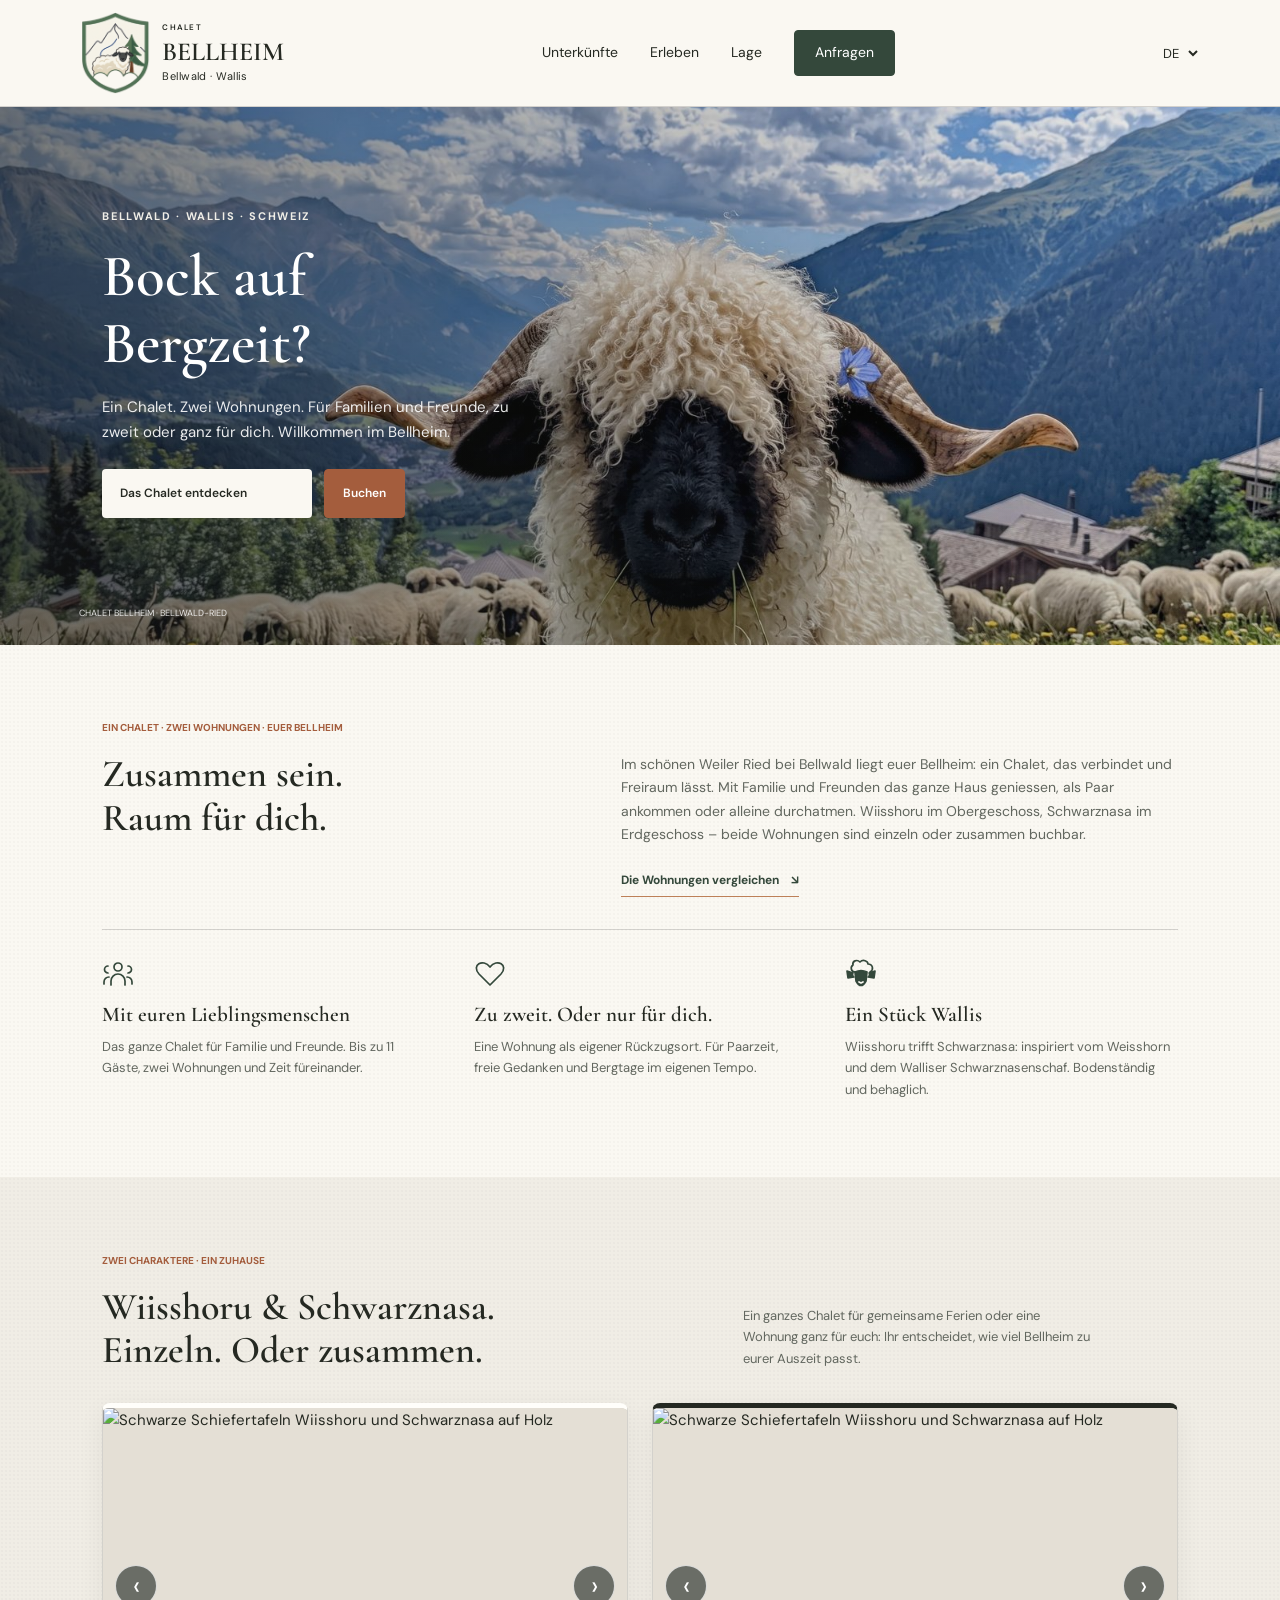
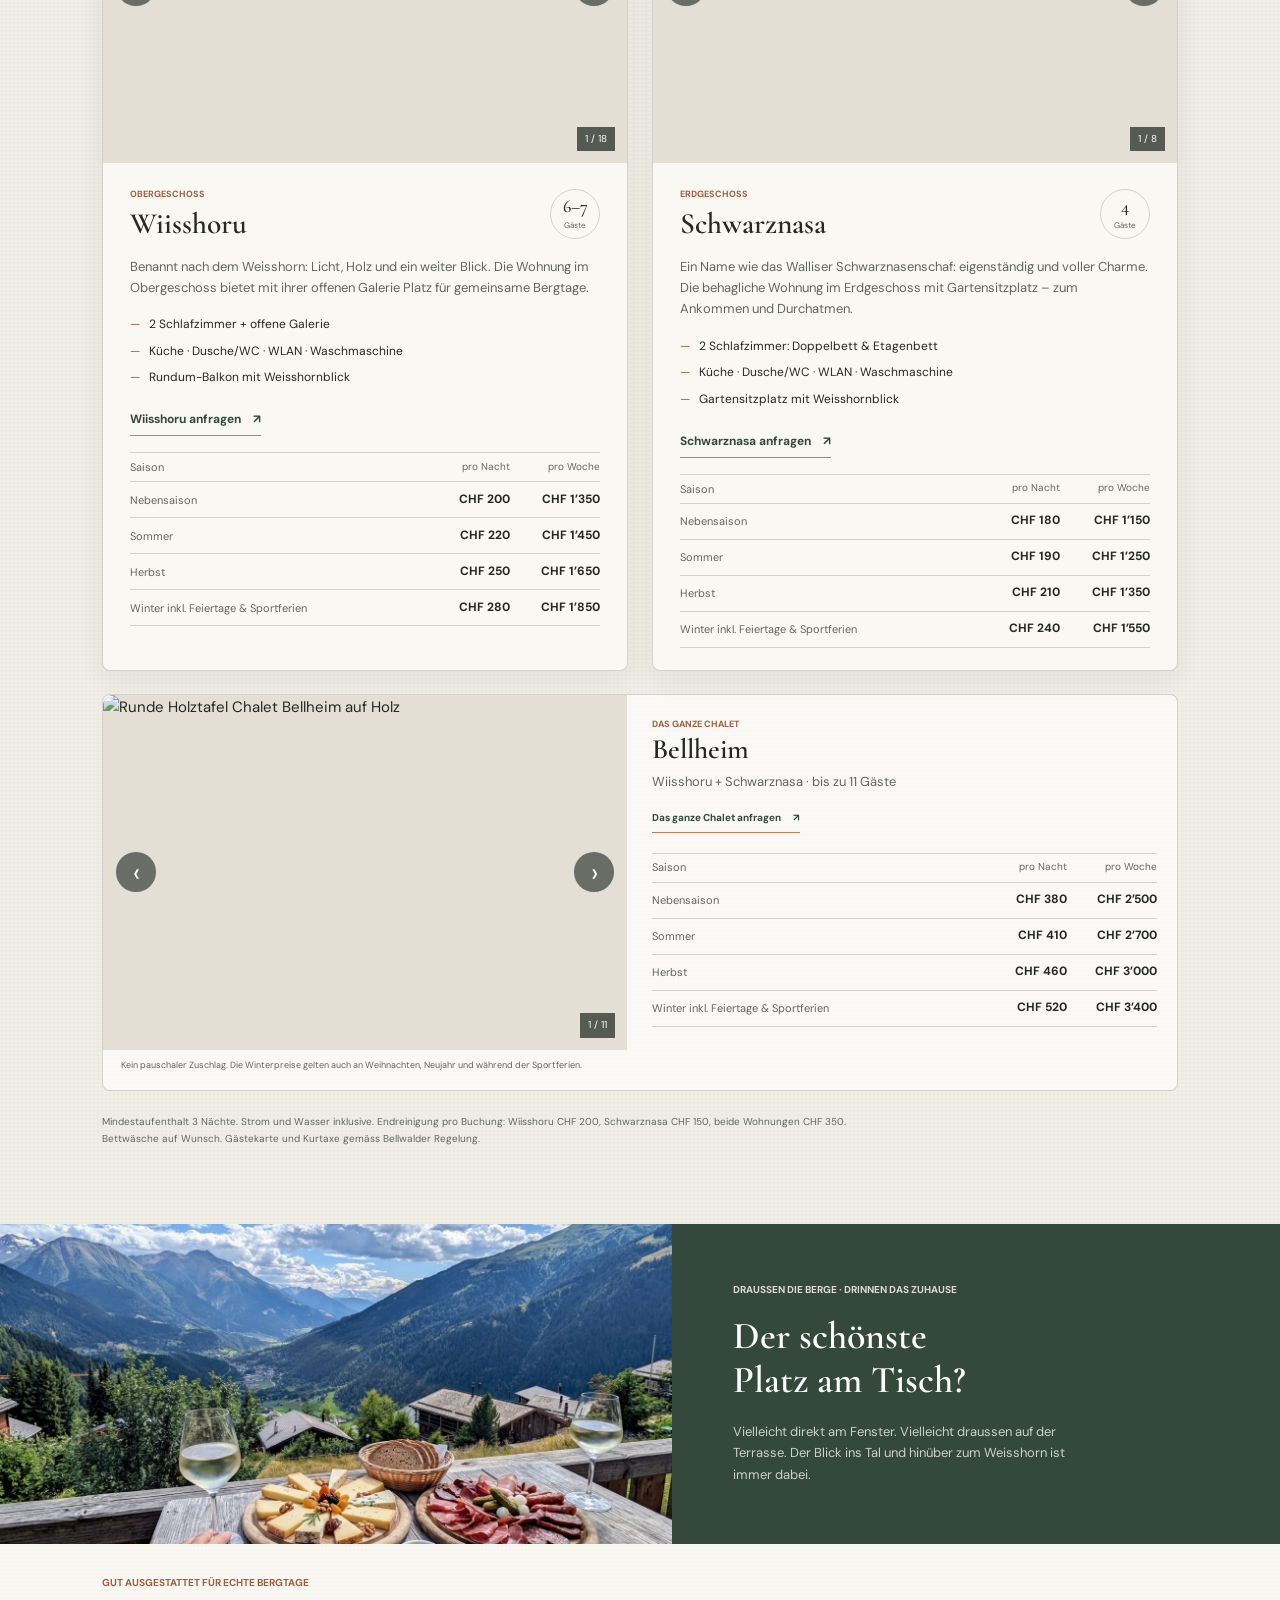
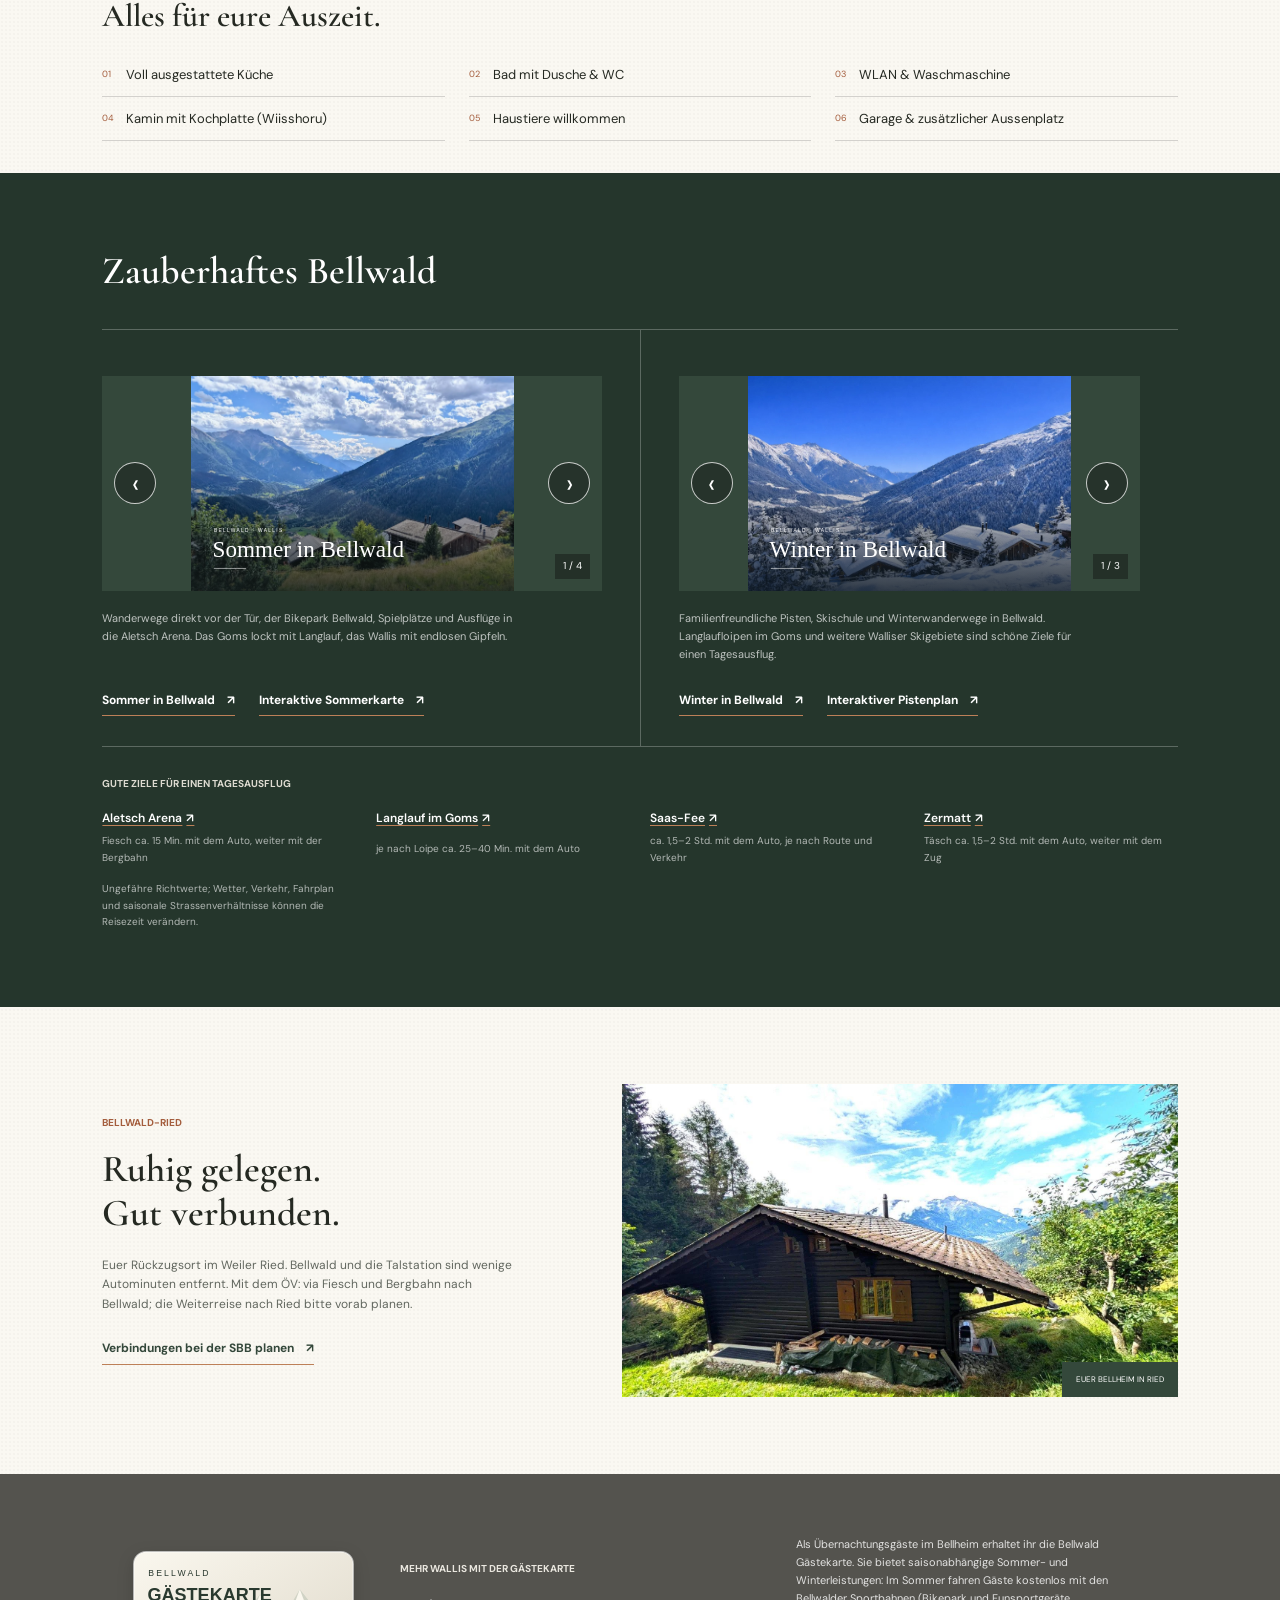
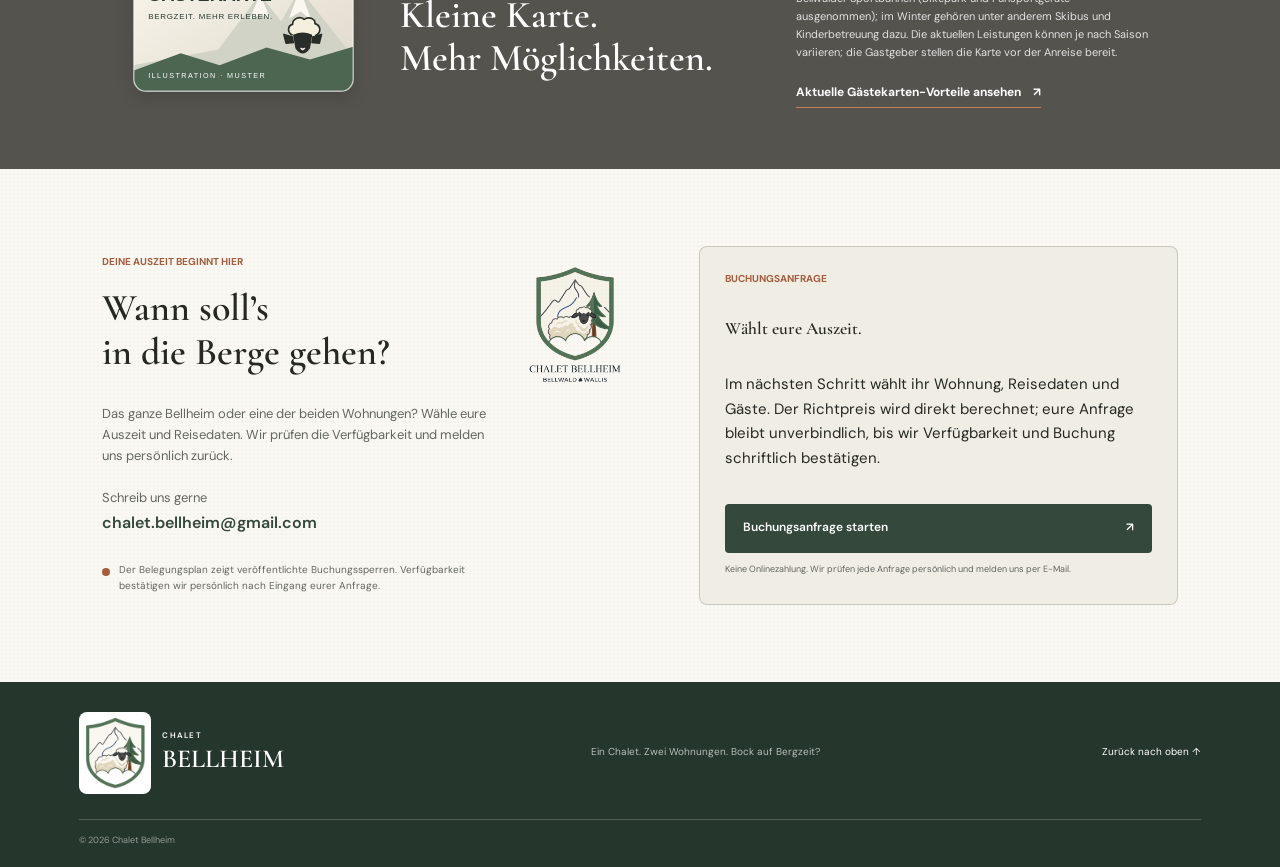
==== commit 261df43a: "Add files via upload" ====
--- a/index.html
+++ b/index.html
@@ -91,8 +91,8 @@
         </div>
         <div class="apartment-grid">
           <article class="apartment-card belalp-card">
-            <div class="photo-gallery apartment-photo photo-belalp" data-gallery="belalp" data-alt="Innenansichten der Ferienwohnung Wiisshoru" data-cover-alt="Holzschild Wiisshoru mit schlichter Bergkontur">
-              <img class="gallery-image gallery-cover" src="Fotos/wiisshoru-holzschild.svg" alt="Holzschild Wiisshoru mit schlichter Bergkontur" loading="lazy">
+            <div class="photo-gallery apartment-photo photo-belalp" data-gallery="belalp" data-alt="Innenansichten der Ferienwohnung Wiisshoru" data-cover-alt="Schwarze Schiefertafeln Wiisshoru und Schwarznasa auf Holz">
+              <img class="gallery-image gallery-cover" src="Fotos/Gemini_Generated_Image_dnlngtdnlngtdnln.jpg" alt="Schwarze Schiefertafeln Wiisshoru und Schwarznasa auf Holz" loading="lazy">
               <button class="gallery-arrow gallery-prev" type="button" data-gallery-prev data-i18n-aria="galleryPrevious" aria-label="Vorheriges Bild"><span aria-hidden="true">‹</span></button>
               <span class="gallery-count" aria-live="polite">1 / 18</span>
               <button class="gallery-arrow gallery-next" type="button" data-gallery-next data-i18n-aria="galleryNext" aria-label="Nächstes Bild"><span aria-hidden="true">›</span></button>
@@ -112,8 +112,8 @@
             </div>
           </article>
           <article class="apartment-card bailey-card">
-            <div class="photo-gallery apartment-photo photo-bailey" data-gallery="bailey" data-alt="Innenansichten der Ferienwohnung Schwarznasa" data-cover-alt="Holzschild Schwarznasa mit schwarzem Schafskopf und weisser Wolle">
-              <img class="gallery-image gallery-cover" src="Fotos/schwarznasa-holzschild.svg" alt="Holzschild Schwarznasa mit schwarzem Schafskopf und weisser Wolle" loading="lazy">
+            <div class="photo-gallery apartment-photo photo-bailey" data-gallery="bailey" data-alt="Innenansichten der Ferienwohnung Schwarznasa" data-cover-alt="Schwarze Schiefertafeln Wiisshoru und Schwarznasa auf Holz">
+              <img class="gallery-image gallery-cover" src="Fotos/Gemini_Generated_Image_dnlngtdnlngtdnln.jpg" alt="Schwarze Schiefertafeln Wiisshoru und Schwarznasa auf Holz" loading="lazy">
               <button class="gallery-arrow gallery-prev" type="button" data-gallery-prev data-i18n-aria="galleryPrevious" aria-label="Vorheriges Bild"><span aria-hidden="true">‹</span></button>
               <span class="gallery-count" aria-live="polite">1 / 8</span>
               <button class="gallery-arrow gallery-next" type="button" data-gallery-next data-i18n-aria="galleryNext" aria-label="Nächstes Bild"><span aria-hidden="true">›</span></button>
@@ -134,8 +134,8 @@
           </article>
         </div>
         <div class="combined-rate">
-          <div class="photo-gallery combined-gallery" data-gallery="bellevue" data-alt="Aussen- und Innenansichten des Chalet Bellheim" data-cover-alt="Holzschild Chalet Bellheim mit Berg, Tanne und Schwarznasenschaf">
-            <img class="gallery-image gallery-cover" src="Fotos/bellheim-holzschild.svg" alt="Holzschild Chalet Bellheim mit Berg, Tanne und Schwarznasenschaf" loading="lazy">
+          <div class="photo-gallery combined-gallery" data-gallery="bellevue" data-alt="Aussen- und Innenansichten des Chalet Bellheim" data-cover-alt="Runde Holztafel Chalet Bellheim auf Holz">
+            <img class="gallery-image gallery-cover" src="Fotos/Gemini_Generated_Image_fhmw5vfhmw5vfhmw.jpg" alt="Runde Holztafel Chalet Bellheim auf Holz" loading="lazy">
             <button class="gallery-arrow gallery-prev" type="button" data-gallery-prev data-i18n-aria="galleryPrevious" aria-label="Vorheriges Bild"><span aria-hidden="true">‹</span></button>
             <span class="gallery-count" aria-live="polite">1 / 11</span>
             <button class="gallery-arrow gallery-next" type="button" data-gallery-next data-i18n-aria="galleryNext" aria-label="Nächstes Bild"><span aria-hidden="true">›</span></button>
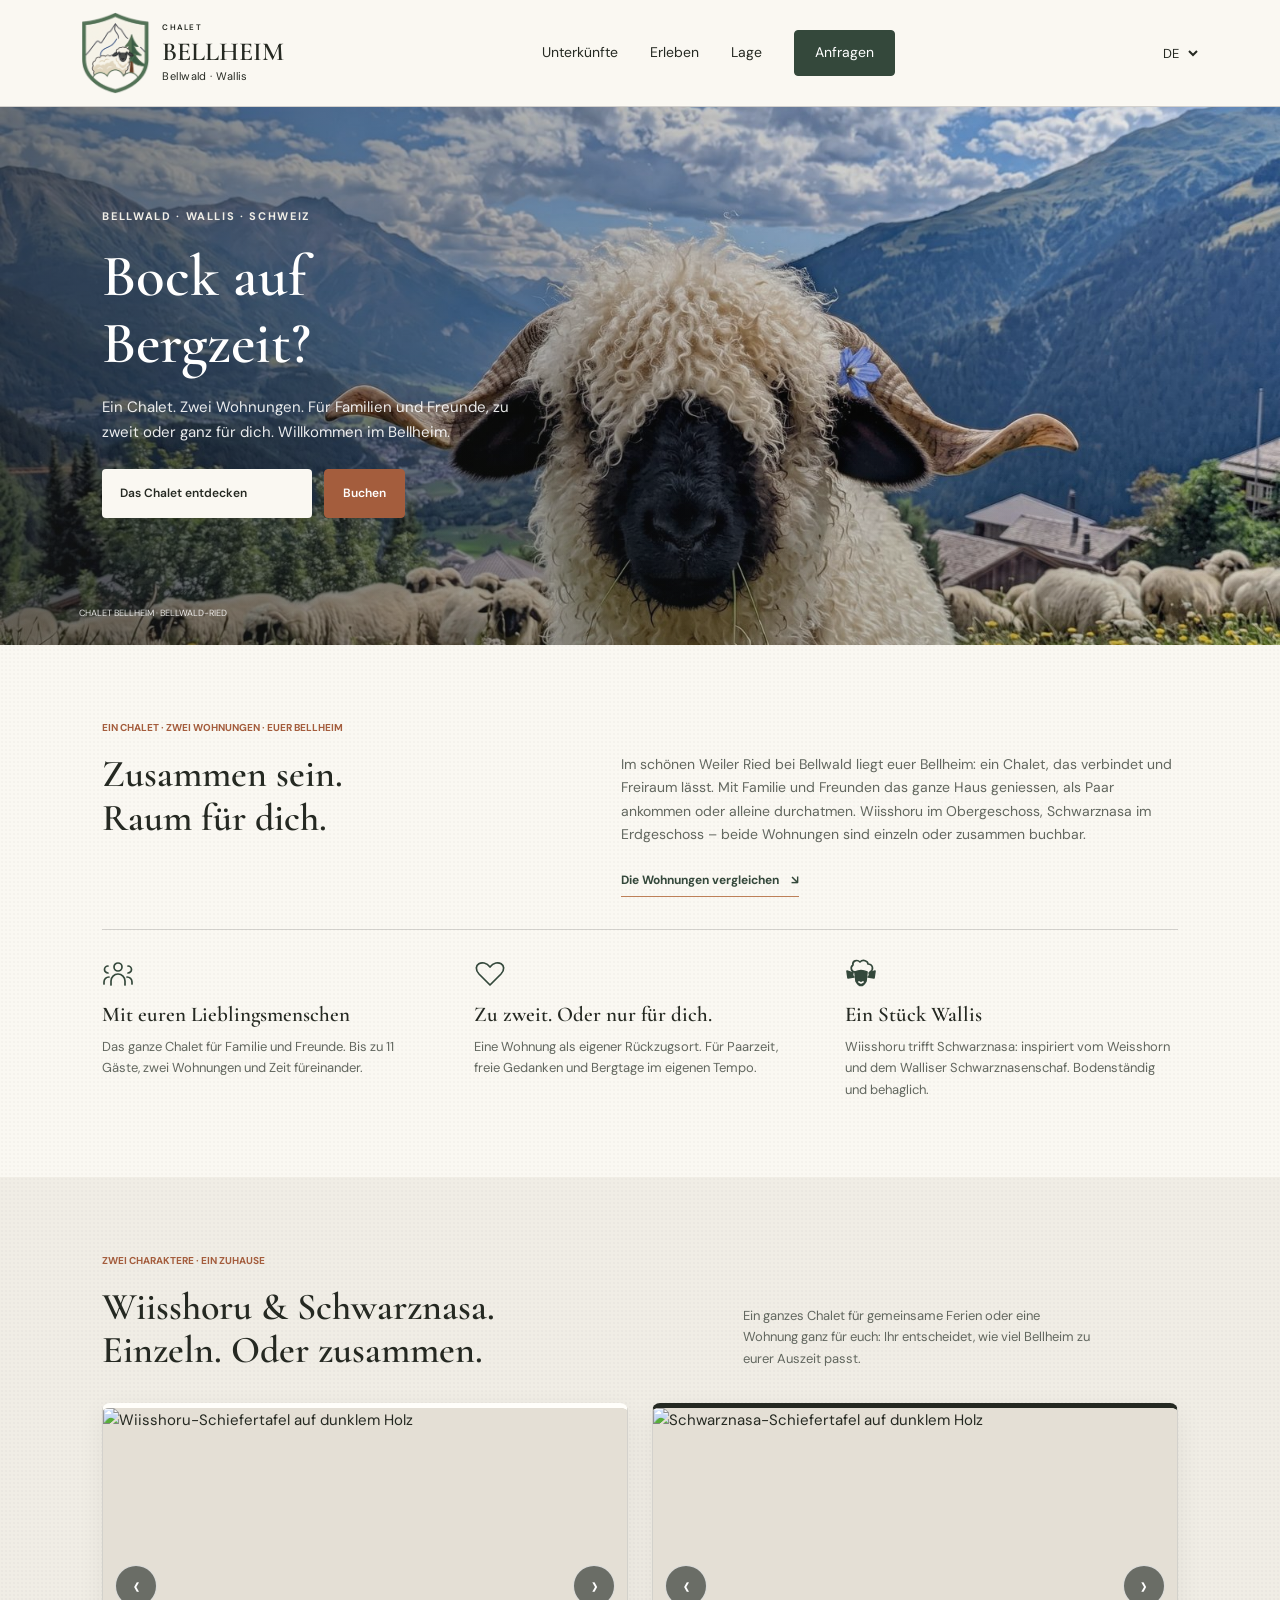
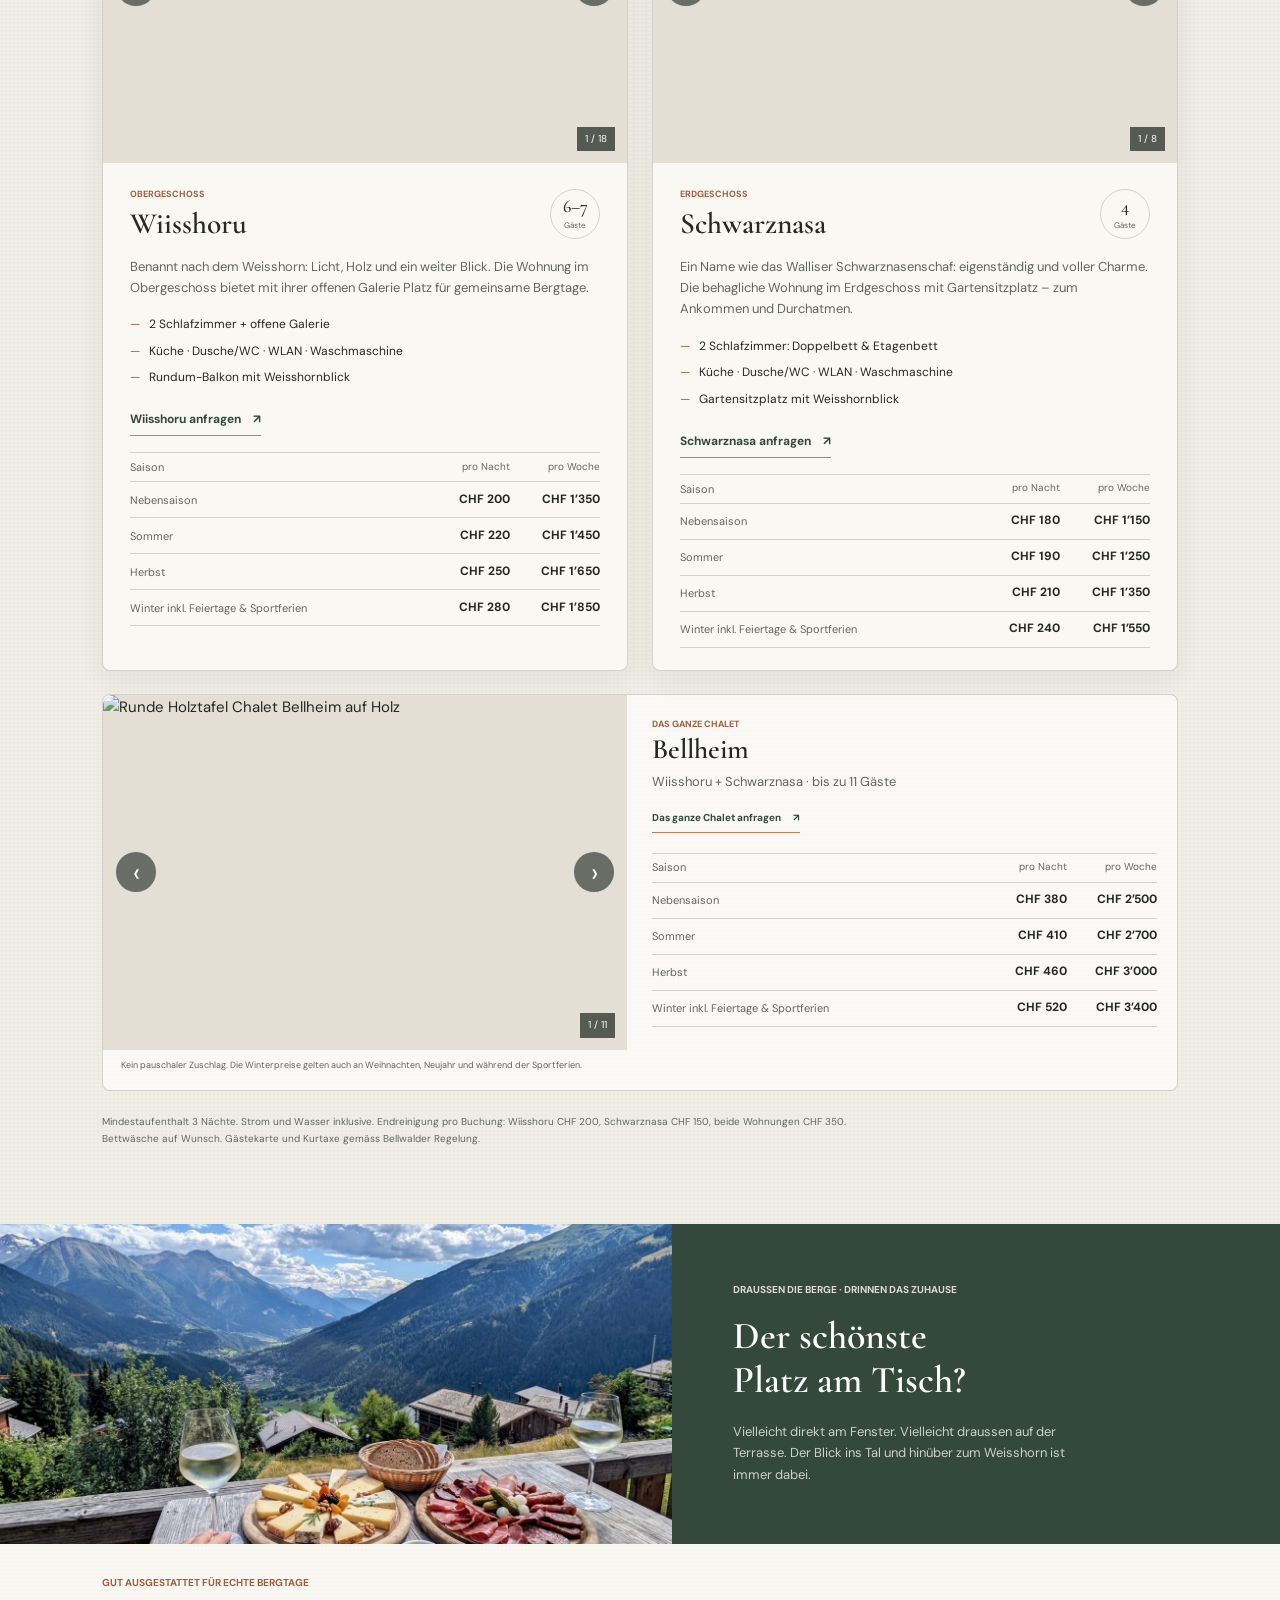
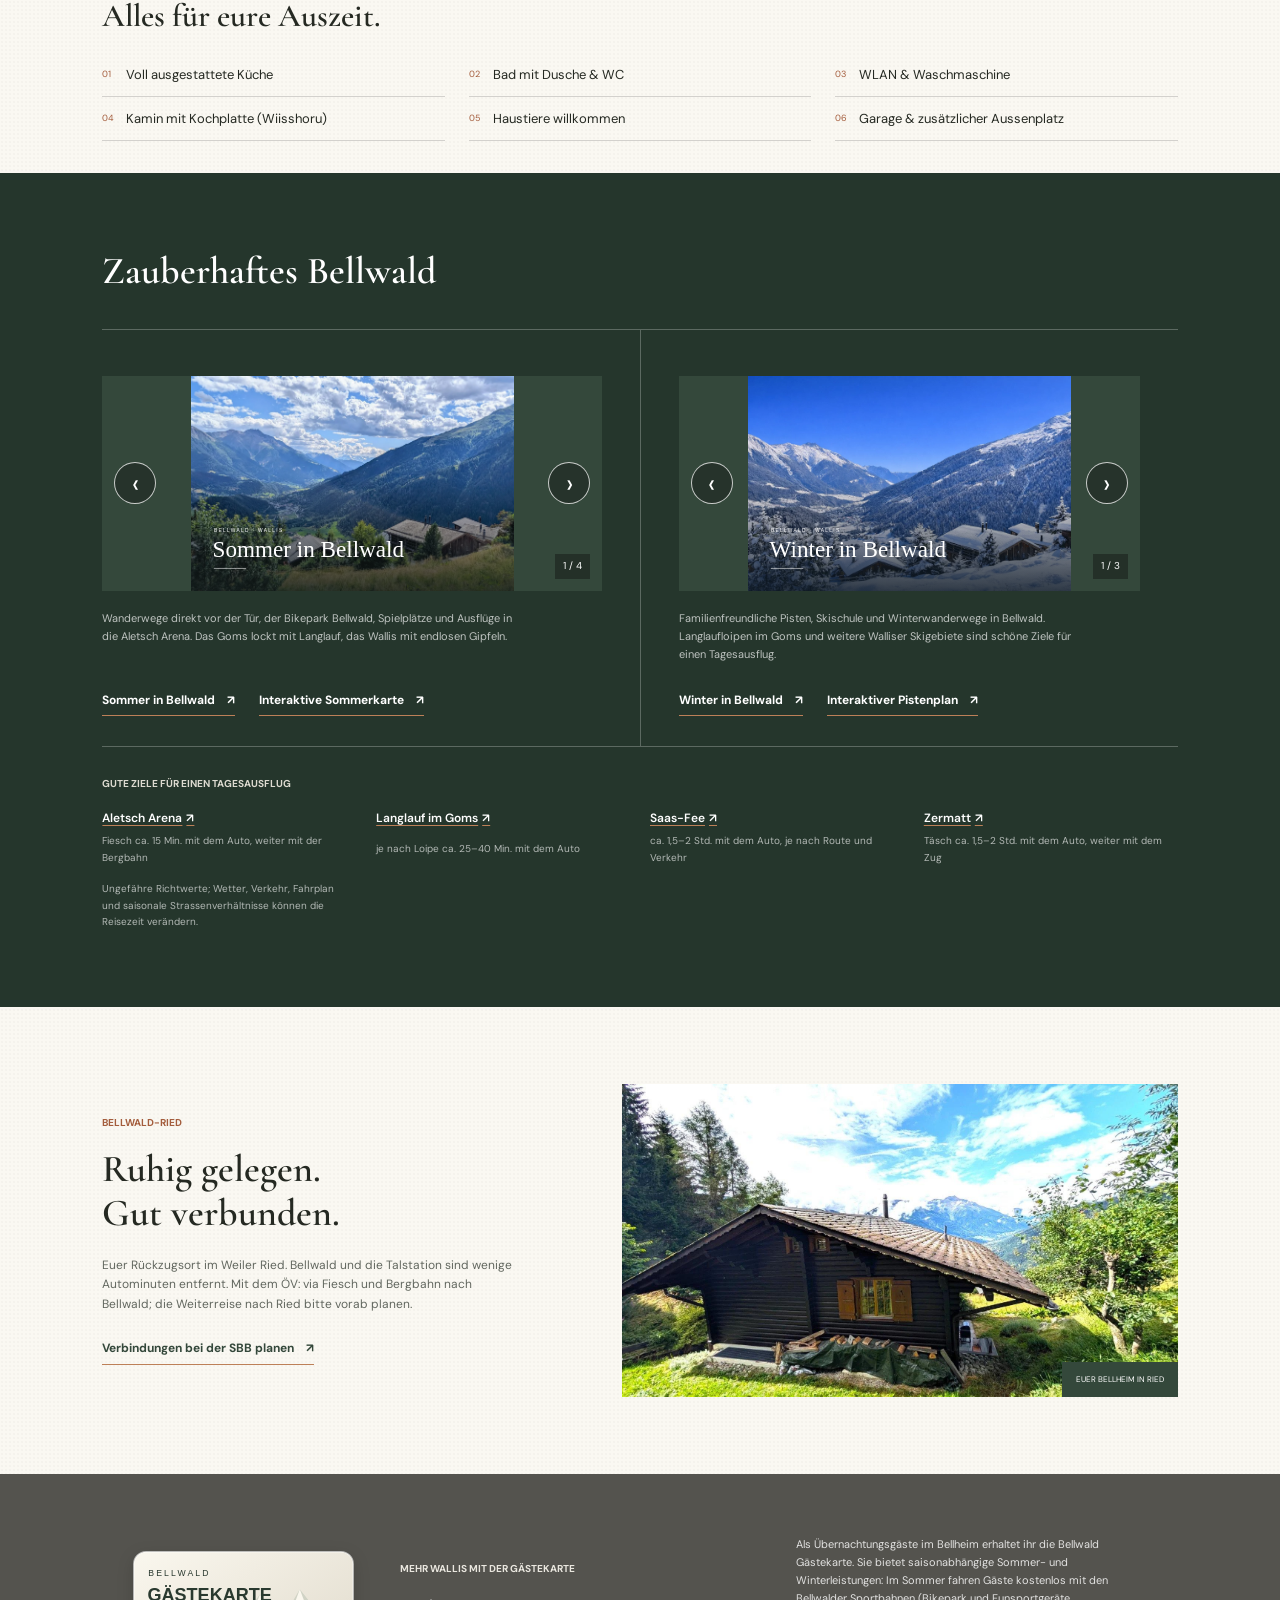
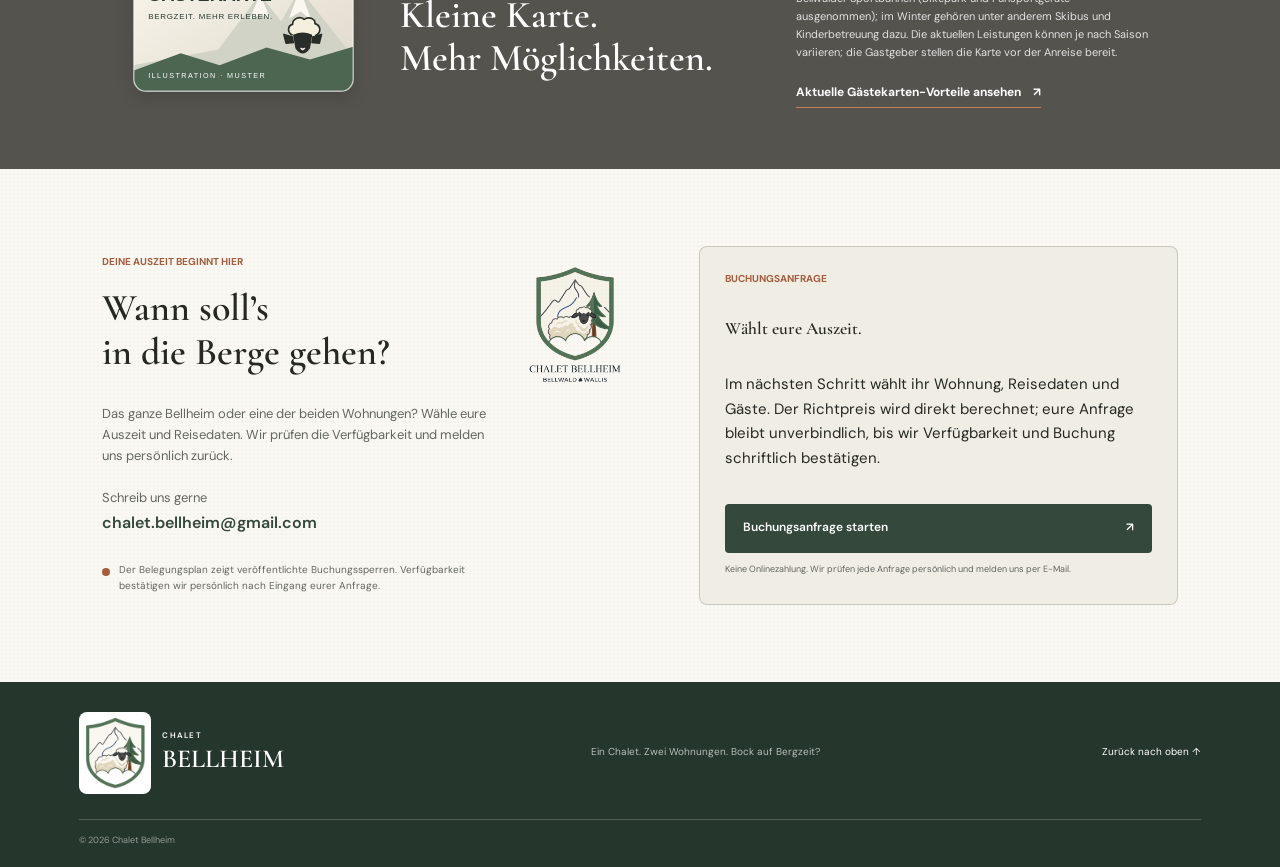
==== commit 88418d4a: "Add files via upload" ====
--- a/index.html
+++ b/index.html
@@ -91,8 +91,8 @@
         </div>
         <div class="apartment-grid">
           <article class="apartment-card belalp-card">
-            <div class="photo-gallery apartment-photo photo-belalp" data-gallery="belalp" data-alt="Innenansichten der Ferienwohnung Wiisshoru" data-cover-alt="Schwarze Schiefertafeln Wiisshoru und Schwarznasa auf Holz">
-              <img class="gallery-image gallery-cover" src="Fotos/Gemini_Generated_Image_dnlngtdnlngtdnln.jpg" alt="Schwarze Schiefertafeln Wiisshoru und Schwarznasa auf Holz" loading="lazy">
+            <div class="photo-gallery apartment-photo photo-belalp" data-gallery="belalp" data-alt="Innenansichten der Ferienwohnung Wiisshoru" data-cover-alt="Wiisshoru-Schiefertafel auf dunklem Holz">
+              <img class="gallery-image gallery-cover" src="Fotos/wiisshoru-schiefertafel.jpg" alt="Wiisshoru-Schiefertafel auf dunklem Holz" loading="lazy">
               <button class="gallery-arrow gallery-prev" type="button" data-gallery-prev data-i18n-aria="galleryPrevious" aria-label="Vorheriges Bild"><span aria-hidden="true">‹</span></button>
               <span class="gallery-count" aria-live="polite">1 / 18</span>
               <button class="gallery-arrow gallery-next" type="button" data-gallery-next data-i18n-aria="galleryNext" aria-label="Nächstes Bild"><span aria-hidden="true">›</span></button>
@@ -112,8 +112,8 @@
             </div>
           </article>
           <article class="apartment-card bailey-card">
-            <div class="photo-gallery apartment-photo photo-bailey" data-gallery="bailey" data-alt="Innenansichten der Ferienwohnung Schwarznasa" data-cover-alt="Schwarze Schiefertafeln Wiisshoru und Schwarznasa auf Holz">
-              <img class="gallery-image gallery-cover" src="Fotos/Gemini_Generated_Image_dnlngtdnlngtdnln.jpg" alt="Schwarze Schiefertafeln Wiisshoru und Schwarznasa auf Holz" loading="lazy">
+            <div class="photo-gallery apartment-photo photo-bailey" data-gallery="bailey" data-alt="Innenansichten der Ferienwohnung Schwarznasa" data-cover-alt="Schwarznasa-Schiefertafel auf dunklem Holz">
+              <img class="gallery-image gallery-cover" src="Fotos/schwarznasa-schiefertafel.jpg" alt="Schwarznasa-Schiefertafel auf dunklem Holz" loading="lazy">
               <button class="gallery-arrow gallery-prev" type="button" data-gallery-prev data-i18n-aria="galleryPrevious" aria-label="Vorheriges Bild"><span aria-hidden="true">‹</span></button>
               <span class="gallery-count" aria-live="polite">1 / 8</span>
               <button class="gallery-arrow gallery-next" type="button" data-gallery-next data-i18n-aria="galleryNext" aria-label="Nächstes Bild"><span aria-hidden="true">›</span></button>
@@ -135,7 +135,7 @@
         </div>
         <div class="combined-rate">
           <div class="photo-gallery combined-gallery" data-gallery="bellevue" data-alt="Aussen- und Innenansichten des Chalet Bellheim" data-cover-alt="Runde Holztafel Chalet Bellheim auf Holz">
-            <img class="gallery-image gallery-cover" src="Fotos/Gemini_Generated_Image_fhmw5vfhmw5vfhmw.jpg" alt="Runde Holztafel Chalet Bellheim auf Holz" loading="lazy">
+            <img class="gallery-image gallery-cover" src="Fotos/Gemini_Generated_Image_dnlngtdnlngtdnln.jpg" alt="Runde Holztafel Chalet Bellheim auf Holz" loading="lazy">
             <button class="gallery-arrow gallery-prev" type="button" data-gallery-prev data-i18n-aria="galleryPrevious" aria-label="Vorheriges Bild"><span aria-hidden="true">‹</span></button>
             <span class="gallery-count" aria-live="polite">1 / 11</span>
             <button class="gallery-arrow gallery-next" type="button" data-gallery-next data-i18n-aria="galleryNext" aria-label="Nächstes Bild"><span aria-hidden="true">›</span></button>
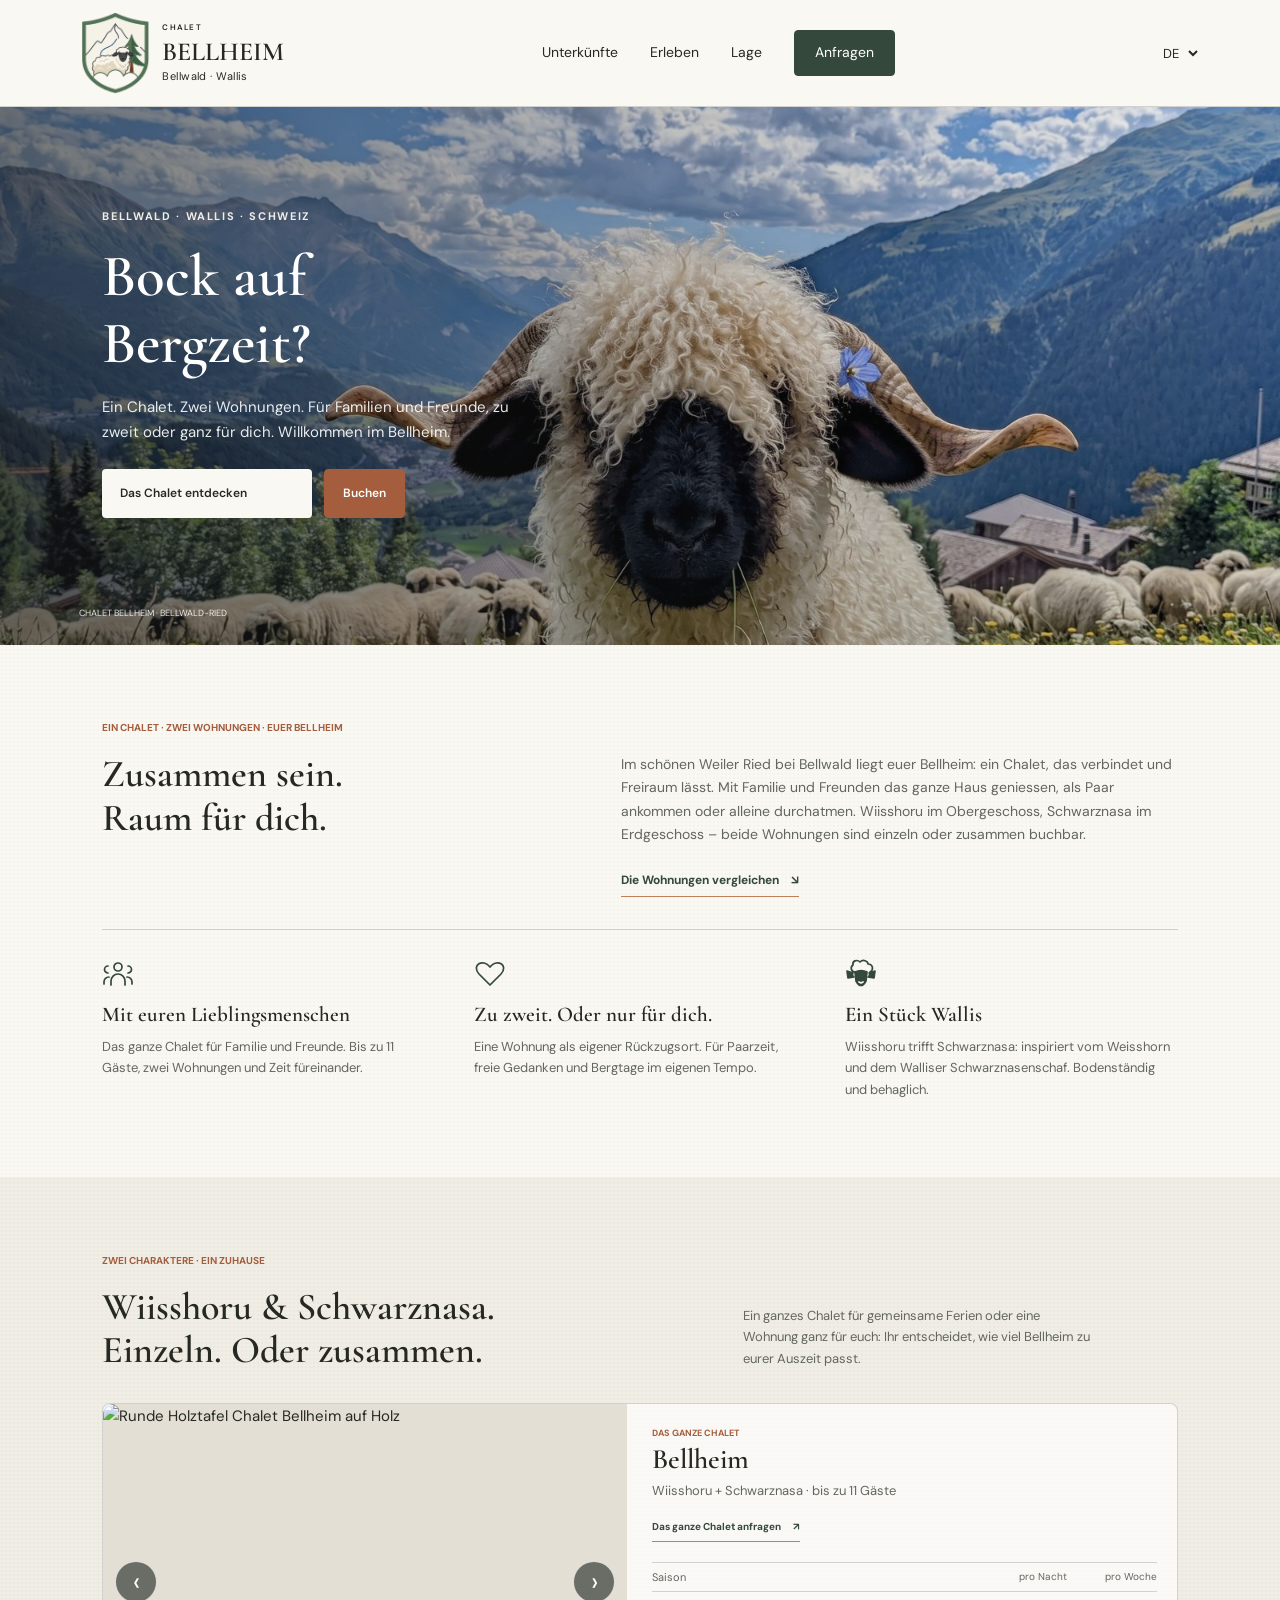
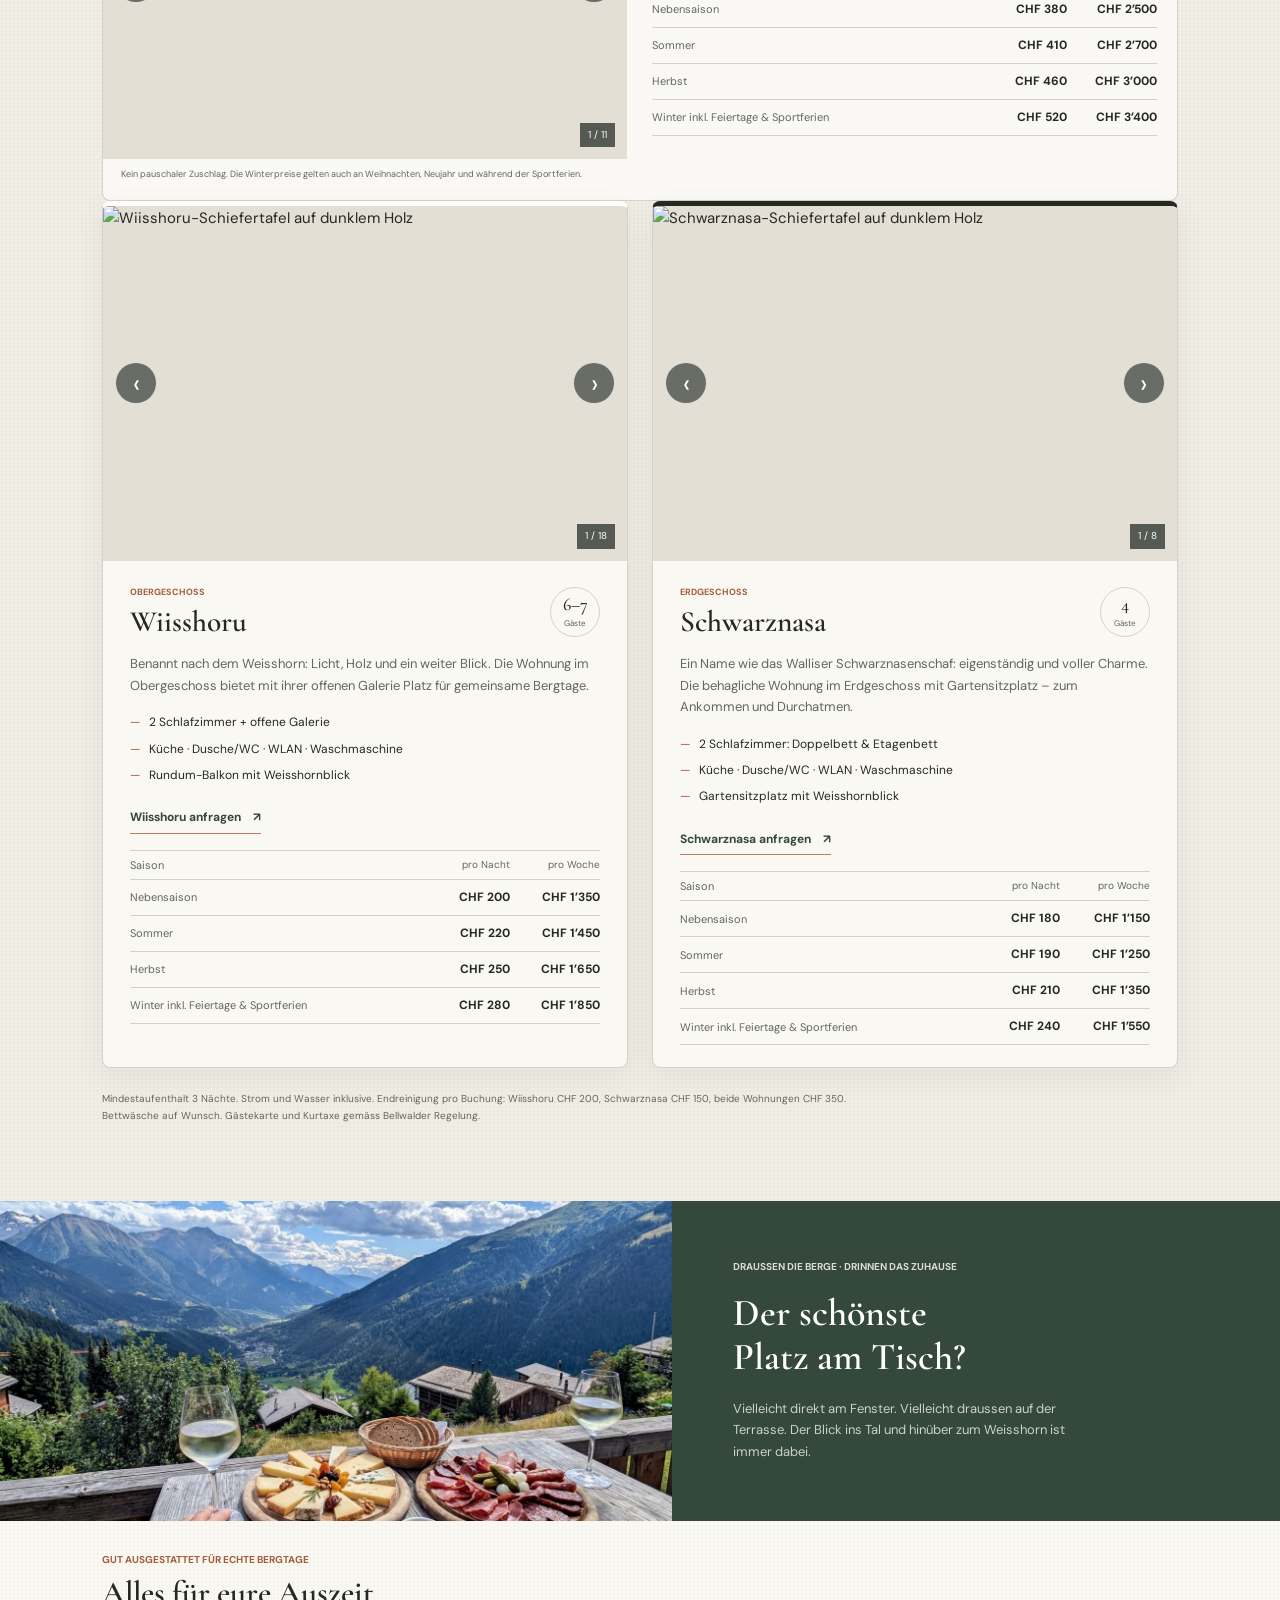
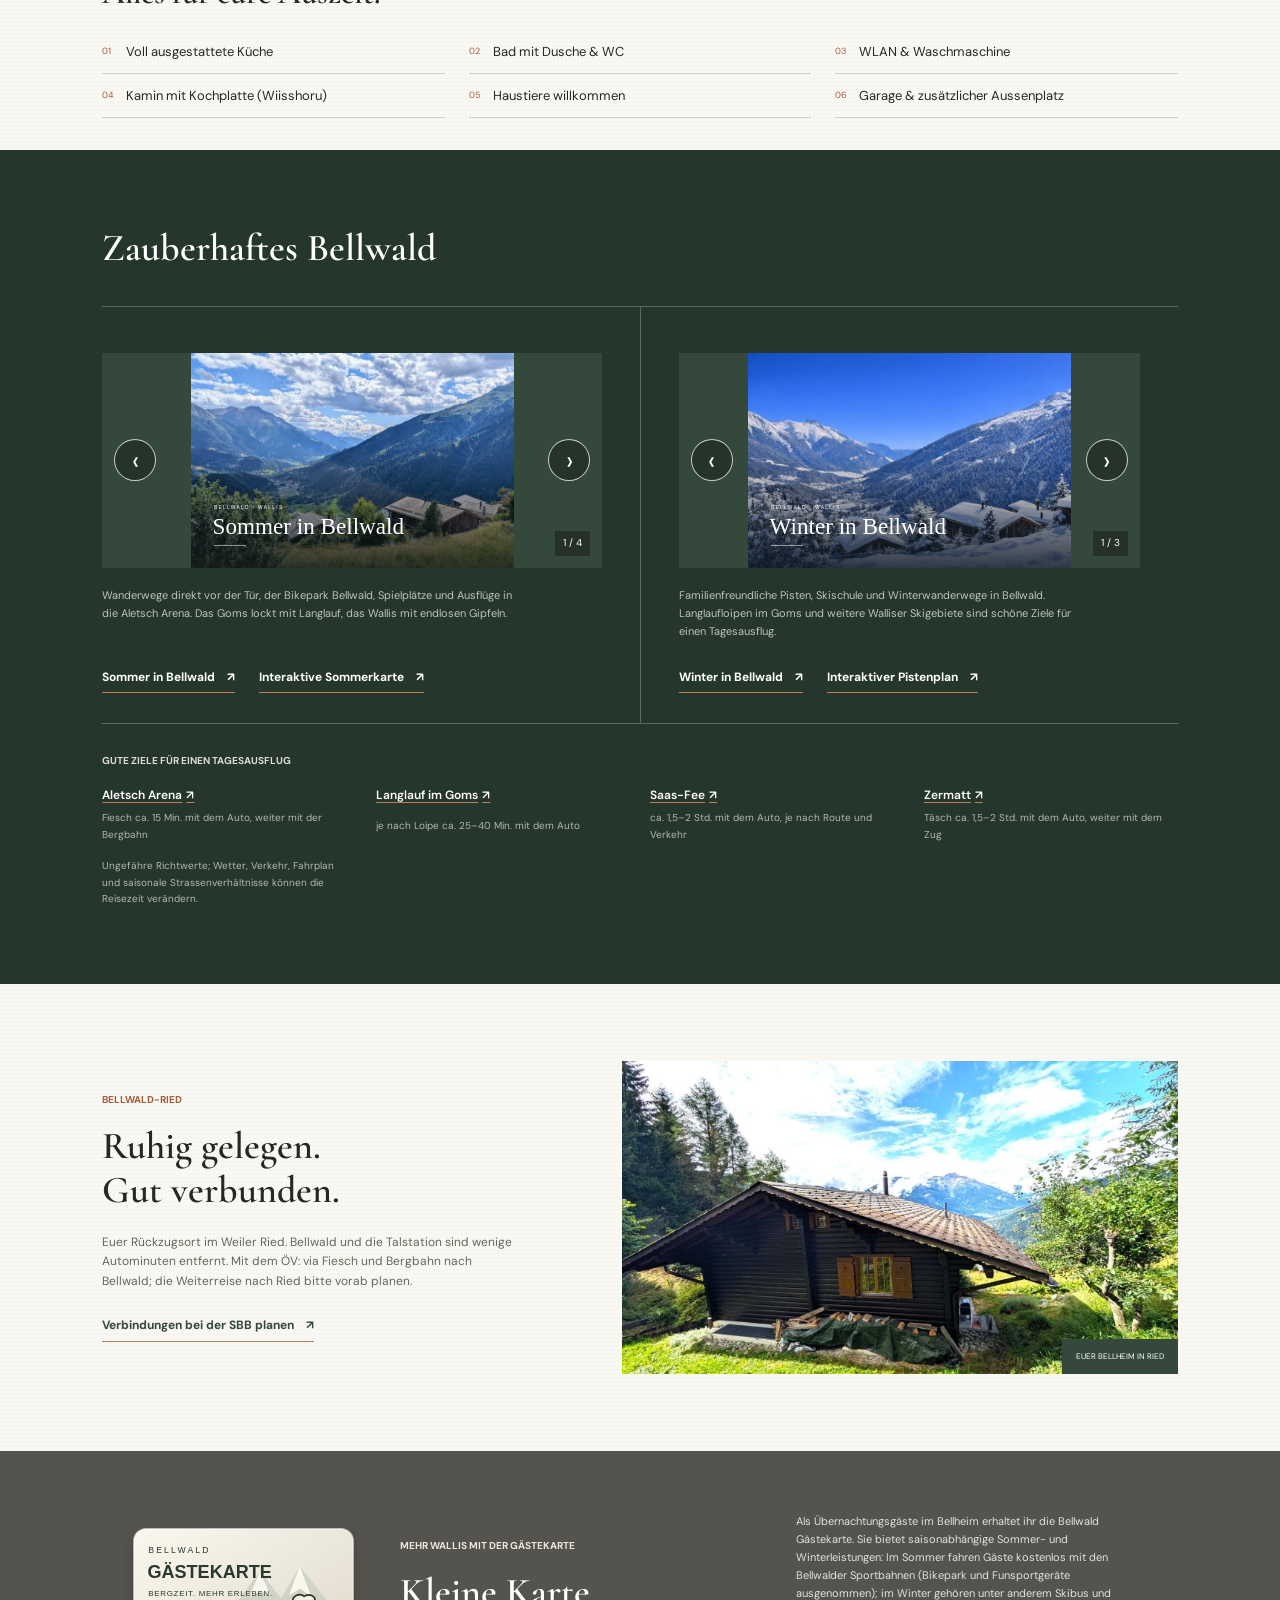
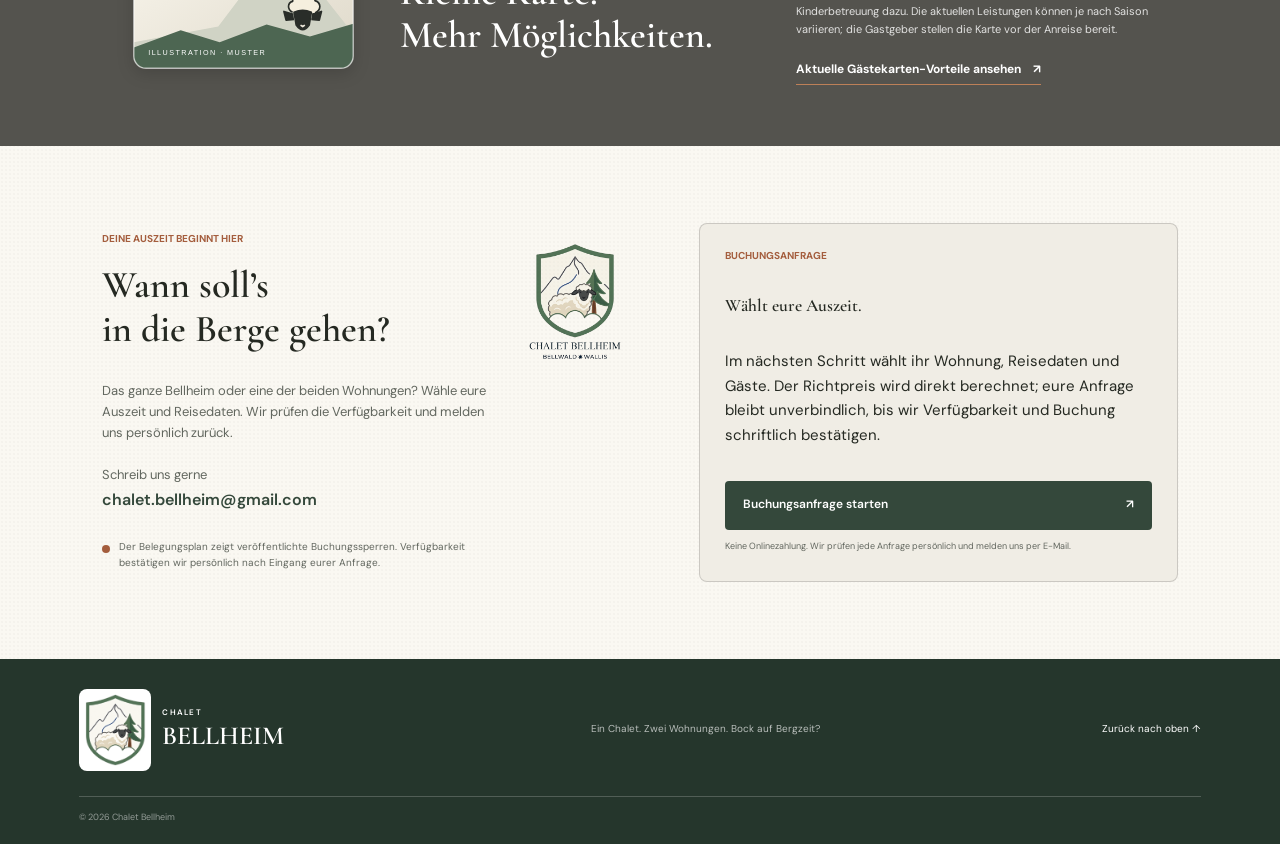
==== commit 6fb4adde: "Add files via upload" ====
--- a/index.html
+++ b/index.html
@@ -89,50 +89,6 @@
           <div><p class="eyebrow eyebrow-dark" data-i18n="apartmentsEyebrow">ZWEI CHARAKTERE · EIN ZUHAUSE</p><h2 data-i18n="apartmentsTitle">Wiisshoru & Schwarznasa.<br>Einzeln. Oder zusammen.</h2></div>
           <p data-i18n="apartmentsNote">Ein ganzes Chalet für gemeinsame Ferien oder eine Wohnung ganz für euch: Ihr entscheidet, wie viel Bellheim zu eurer Auszeit passt.</p>
         </div>
-        <div class="apartment-grid">
-          <article class="apartment-card belalp-card">
-            <div class="photo-gallery apartment-photo photo-belalp" data-gallery="belalp" data-alt="Innenansichten der Ferienwohnung Wiisshoru" data-cover-alt="Wiisshoru-Schiefertafel auf dunklem Holz">
-              <img class="gallery-image gallery-cover" src="Fotos/wiisshoru-schiefertafel.jpg" alt="Wiisshoru-Schiefertafel auf dunklem Holz" loading="lazy">
-              <button class="gallery-arrow gallery-prev" type="button" data-gallery-prev data-i18n-aria="galleryPrevious" aria-label="Vorheriges Bild"><span aria-hidden="true">‹</span></button>
-              <span class="gallery-count" aria-live="polite">1 / 18</span>
-              <button class="gallery-arrow gallery-next" type="button" data-gallery-next data-i18n-aria="galleryNext" aria-label="Nächstes Bild"><span aria-hidden="true">›</span></button>
-            </div>
-            <div class="apartment-body">
-              <div class="apartment-title-row"><div><p class="eyebrow eyebrow-dark" data-i18n="upperApartment">OBERGESCHOSS</p><h3>Wiisshoru</h3></div><span class="capacity"><strong>6–7</strong><small data-i18n="guests">Gäste</small></span></div>
-              <p class="apartment-description" data-i18n="belalpDescription">Benannt nach dem Weisshorn: Licht, Holz und ein weiter Blick. Die Wohnung im Obergeschoss bietet mit ihrer offenen Galerie Platz für gemeinsame Bergtage.</p>
-              <ul class="feature-list"><li data-i18n="belalpBeds">2 Schlafzimmer + offene Galerie</li><li data-i18n="sharedFeatures">Küche · Dusche/WC · WLAN · Waschmaschine</li><li data-i18n="belalpOutdoor">Rundum-Balkon mit Weisshornblick</li></ul>
-              <a class="text-link apartment-request" href="#anfrage" data-apartment="Wiisshoru"><span data-i18n="upperRequest">Wiisshoru anfragen</span><span aria-hidden="true">↗</span></a>
-              <div class="rate-table">
-                <div class="rate-row rate-heading"><span data-i18n="seasonLabel">Saison</span><span data-i18n="perNight">pro Nacht</span><span data-i18n="perWeek">pro Woche</span></div>
-                <div class="rate-row"><span data-i18n="baseSeason">Basiszeit</span><strong>CHF 200</strong><strong>CHF 1’350</strong></div>
-                <div class="rate-row"><span data-i18n="summerSeason">Sommer</span><strong>CHF 220</strong><strong>CHF 1’450</strong></div>
-                <div class="rate-row"><span data-i18n="autumnSeason">Herbst</span><strong>CHF 250</strong><strong>CHF 1’650</strong></div>
-                <div class="rate-row"><span data-i18n="winterSeason">Winter inkl. Feiertage & Sportferien</span><strong>CHF 280</strong><strong>CHF 1’850</strong></div>
-              </div>
-            </div>
-          </article>
-          <article class="apartment-card bailey-card">
-            <div class="photo-gallery apartment-photo photo-bailey" data-gallery="bailey" data-alt="Innenansichten der Ferienwohnung Schwarznasa" data-cover-alt="Schwarznasa-Schiefertafel auf dunklem Holz">
-              <img class="gallery-image gallery-cover" src="Fotos/schwarznasa-schiefertafel.jpg" alt="Schwarznasa-Schiefertafel auf dunklem Holz" loading="lazy">
-              <button class="gallery-arrow gallery-prev" type="button" data-gallery-prev data-i18n-aria="galleryPrevious" aria-label="Vorheriges Bild"><span aria-hidden="true">‹</span></button>
-              <span class="gallery-count" aria-live="polite">1 / 8</span>
-              <button class="gallery-arrow gallery-next" type="button" data-gallery-next data-i18n-aria="galleryNext" aria-label="Nächstes Bild"><span aria-hidden="true">›</span></button>
-            </div>
-            <div class="apartment-body">
-              <div class="apartment-title-row"><div><p class="eyebrow eyebrow-dark" data-i18n="groundFloor">ERDGESCHOSS</p><h3>Schwarznasa</h3></div><span class="capacity"><strong>4</strong><small data-i18n="guests">Gäste</small></span></div>
-              <p class="apartment-description" data-i18n="baileyDescription">Ein Name wie das Walliser Schwarznasenschaf: eigenständig und voller Charme. Die behagliche Wohnung im Erdgeschoss mit Gartensitzplatz – zum Ankommen und Durchatmen.</p>
-              <ul class="feature-list"><li data-i18n="baileyBeds">2 Schlafzimmer: Doppelbett & Etagenbett</li><li data-i18n="sharedFeatures">Küche · Dusche/WC · WLAN · Waschmaschine</li><li data-i18n="baileyOutdoor">Gartensitzplatz mit Weisshornblick</li></ul>
-              <a class="text-link apartment-request" href="#anfrage" data-apartment="Schwarznasa"><span data-i18n="lowerRequest">Schwarznasa anfragen</span><span aria-hidden="true">↗</span></a>
-              <div class="rate-table">
-                <div class="rate-row rate-heading"><span data-i18n="seasonLabel">Saison</span><span data-i18n="perNight">pro Nacht</span><span data-i18n="perWeek">pro Woche</span></div>
-                <div class="rate-row"><span data-i18n="baseSeason">Basiszeit</span><strong>CHF 180</strong><strong>CHF 1’150</strong></div>
-                <div class="rate-row"><span data-i18n="summerSeason">Sommer</span><strong>CHF 190</strong><strong>CHF 1’250</strong></div>
-                <div class="rate-row"><span data-i18n="autumnSeason">Herbst</span><strong>CHF 210</strong><strong>CHF 1’350</strong></div>
-                <div class="rate-row"><span data-i18n="winterSeason">Winter inkl. Feiertage & Sportferien</span><strong>CHF 240</strong><strong>CHF 1’550</strong></div>
-              </div>
-            </div>
-          </article>
-        </div>
         <div class="combined-rate">
           <div class="photo-gallery combined-gallery" data-gallery="bellevue" data-alt="Aussen- und Innenansichten des Chalet Bellheim" data-cover-alt="Runde Holztafel Chalet Bellheim auf Holz">
             <img class="gallery-image gallery-cover" src="Fotos/Gemini_Generated_Image_dnlngtdnlngtdnln.jpg" alt="Runde Holztafel Chalet Bellheim auf Holz" loading="lazy">
@@ -152,6 +108,50 @@
           </div>
           <small class="combined-note" data-i18n="combinedNote">Kein pauschaler Saisonaufschlag. Wintersaisonpreise gelten auch über Weihnachten, Neujahr und Sportferien.</small>
         </div>
+        <div class="apartment-grid">
+          <article class="apartment-card belalp-card">
+            <div class="photo-gallery apartment-photo photo-belalp" data-gallery="belalp" data-alt="Innenansichten der Ferienwohnung Wiisshoru" data-cover-alt="Wiisshoru-Schiefertafel auf dunklem Holz">
+              <img class="gallery-image gallery-cover" src="Fotos/wiisshoru-schiefertafel.jpg" alt="Wiisshoru-Schiefertafel auf dunklem Holz" loading="lazy">
+              <button class="gallery-arrow gallery-prev" type="button" data-gallery-prev data-i18n-aria="galleryPrevious" aria-label="Vorheriges Bild"><span aria-hidden="true">‹</span></button>
+              <span class="gallery-count" aria-live="polite">1 / 18</span>
+              <button class="gallery-arrow gallery-next" type="button" data-gallery-next data-i18n-aria="galleryNext" aria-label="Nächstes Bild"><span aria-hidden="true">›</span></button>
+            </div>
+            <div class="apartment-body">
+              <div class="apartment-title-row"><div><p class="eyebrow eyebrow-dark" data-i18n="upperApartment">OBERGESCHOSS</p><h3>Wiisshoru</h3></div><span class="capacity"><strong>6–7</strong><small data-i18n="guests">Gäste</small></span></div>
+              <p class="apartment-description" data-i18n="belalpDescription">Benannt nach dem Weisshorn: Licht, Holz und ein weiter Blick. Die Wohnung im Obergeschoss bietet mit ihrer offenen Galerie Platz für gemeinsame Bergtage.</p>
+              <ul class="feature-list"><li data-i18n="belalpBeds">2 Schlafzimmer + offene Galerie</li><li data-i18n="sharedFeatures">Küche · Dusche/WC · WLAN · Waschmaschine</li><li data-i18n="belalpOutdoor">Rundum-Balkon mit Weisshornblick</li></ul>
+              <a class="text-link apartment-request" href="#anfrage" data-apartment="Wiisshoru"><span data-i18n="upperRequest">Wiisshoru anfragen</span><span aria-hidden="true">↗</span></a>
+              <div class="rate-table">
+                <div class="rate-row rate-heading"><span data-i18n="seasonLabel">Saison</span><span data-i18n="perNight">pro Nacht</span><span data-i18n="perWeek">pro Woche</span></div>
+                <div class="rate-row"><span data-i18n="baseSeason">Basiszeit</span><strong>CHF 200</strong><strong>CHF 1’350</strong></div>
+                <div class="rate-row"><span data-i18n="summerSeason">Sommer</span><strong>CHF 220</strong><strong>CHF 1’450</strong></div>
+                <div class="rate-row"><span data-i18n="autumnSeason">Herbst</span><strong>CHF 250</strong><strong>CHF 1’650</strong></div>
+                <div class="rate-row"><span data-i18n="winterSeason">Winter inkl. Feiertage & Sportferien</span><strong>CHF 280</strong><strong>CHF 1’850</strong></div>
+              </div>
+            </div>
+          </article>
+          <article class="apartment-card bailey-card">
+            <div class="photo-gallery apartment-photo photo-bailey" data-gallery="bailey" data-alt="Innenansichten der Ferienwohnung Schwarznasa" data-cover-alt="Schwarznasa-Schiefertafel auf dunklem Holz">
+              <img class="gallery-image gallery-cover" src="Fotos/schwarznasa-schiefertafel.jpg" alt="Schwarznasa-Schiefertafel auf dunklem Holz" loading="lazy">
+              <button class="gallery-arrow gallery-prev" type="button" data-gallery-prev data-i18n-aria="galleryPrevious" aria-label="Vorheriges Bild"><span aria-hidden="true">‹</span></button>
+              <span class="gallery-count" aria-live="polite">1 / 8</span>
+              <button class="gallery-arrow gallery-next" type="button" data-gallery-next data-i18n-aria="galleryNext" aria-label="Nächstes Bild"><span aria-hidden="true">›</span></button>
+            </div>
+            <div class="apartment-body">
+              <div class="apartment-title-row"><div><p class="eyebrow eyebrow-dark" data-i18n="groundFloor">ERDGESCHOSS</p><h3>Schwarznasa</h3></div><span class="capacity"><strong>4</strong><small data-i18n="guests">Gäste</small></span></div>
+              <p class="apartment-description" data-i18n="baileyDescription">Ein Name wie das Walliser Schwarznasenschaf: eigenständig und voller Charme. Die behagliche Wohnung im Erdgeschoss mit Gartensitzplatz – zum Ankommen und Durchatmen.</p>
+              <ul class="feature-list"><li data-i18n="baileyBeds">2 Schlafzimmer: Doppelbett & Etagenbett</li><li data-i18n="sharedFeatures">Küche · Dusche/WC · WLAN · Waschmaschine</li><li data-i18n="baileyOutdoor">Gartensitzplatz mit Weisshornblick</li></ul>
+              <a class="text-link apartment-request" href="#anfrage" data-apartment="Schwarznasa"><span data-i18n="lowerRequest">Schwarznasa anfragen</span><span aria-hidden="true">↗</span></a>
+              <div class="rate-table">
+                <div class="rate-row rate-heading"><span data-i18n="seasonLabel">Saison</span><span data-i18n="perNight">pro Nacht</span><span data-i18n="perWeek">pro Woche</span></div>
+                <div class="rate-row"><span data-i18n="baseSeason">Basiszeit</span><strong>CHF 180</strong><strong>CHF 1’150</strong></div>
+                <div class="rate-row"><span data-i18n="summerSeason">Sommer</span><strong>CHF 190</strong><strong>CHF 1’250</strong></div>
+                <div class="rate-row"><span data-i18n="autumnSeason">Herbst</span><strong>CHF 210</strong><strong>CHF 1’350</strong></div>
+                <div class="rate-row"><span data-i18n="winterSeason">Winter inkl. Feiertage & Sportferien</span><strong>CHF 240</strong><strong>CHF 1’550</strong></div>
+              </div>
+            </div>
+          </article>
+        </div>
         <p class="price-note" data-i18n="priceNote">Mindestaufenthalt 3 Nächte. Strom und Wasser inklusive. Endreinigung pro Buchung: Wiisshoru CHF 200, Schwarznasa CHF 150, beide Wohnungen CHF 350. Bettwäsche auf Wunsch. Kurtaxe gemäss Bellwalder Regelung.</p>
       </div>
     </section>
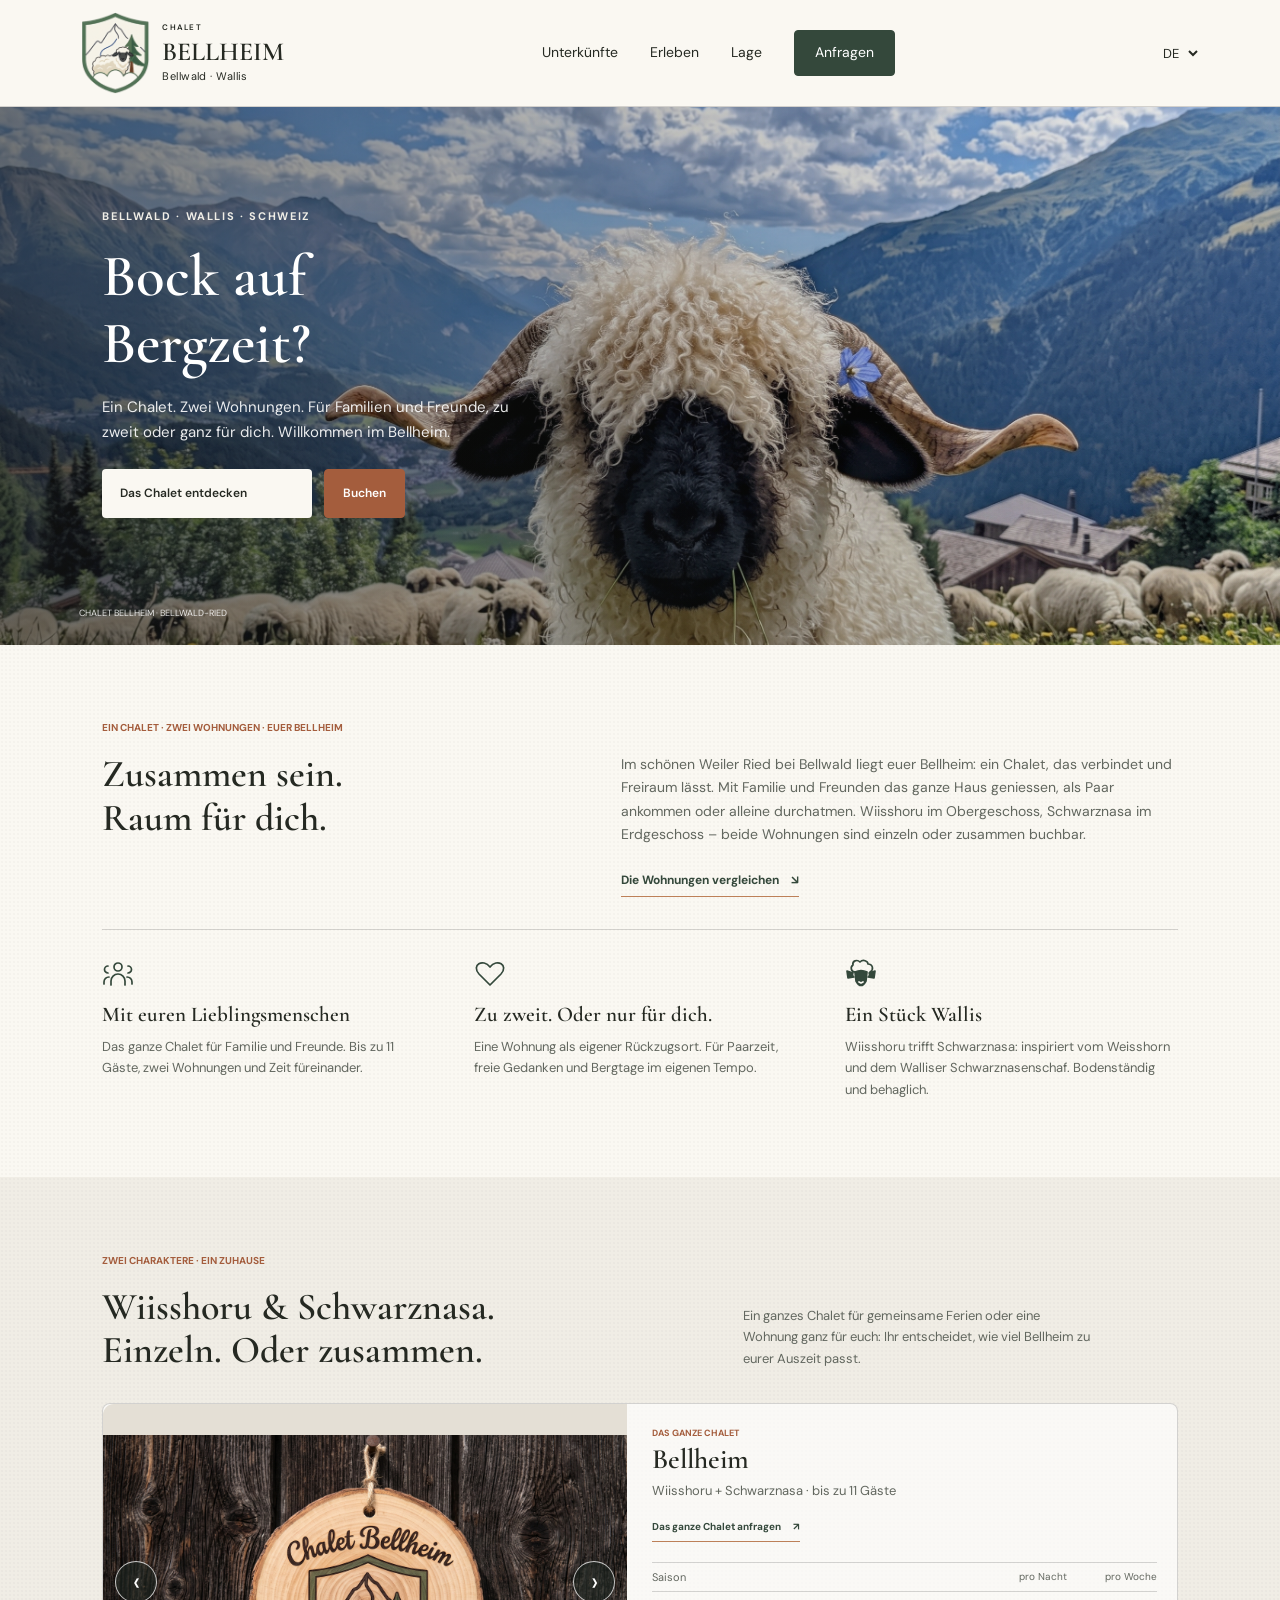
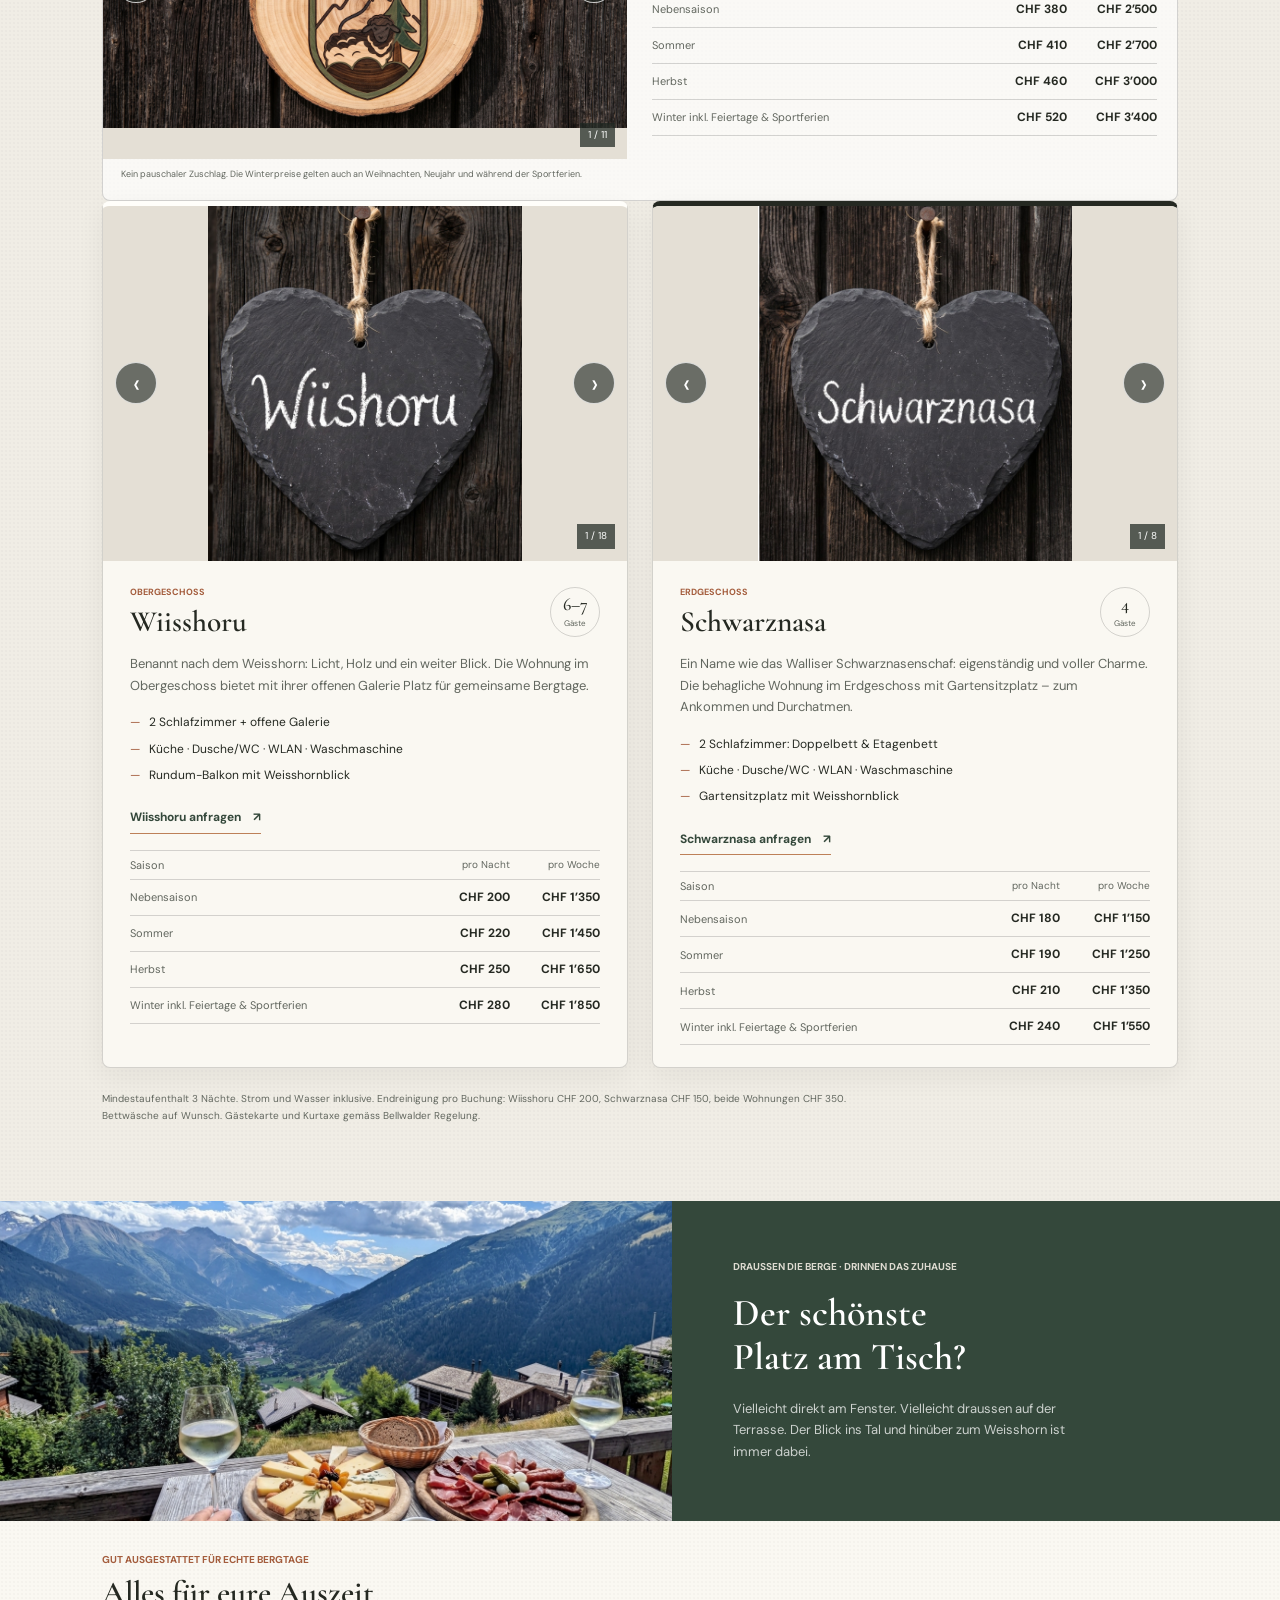
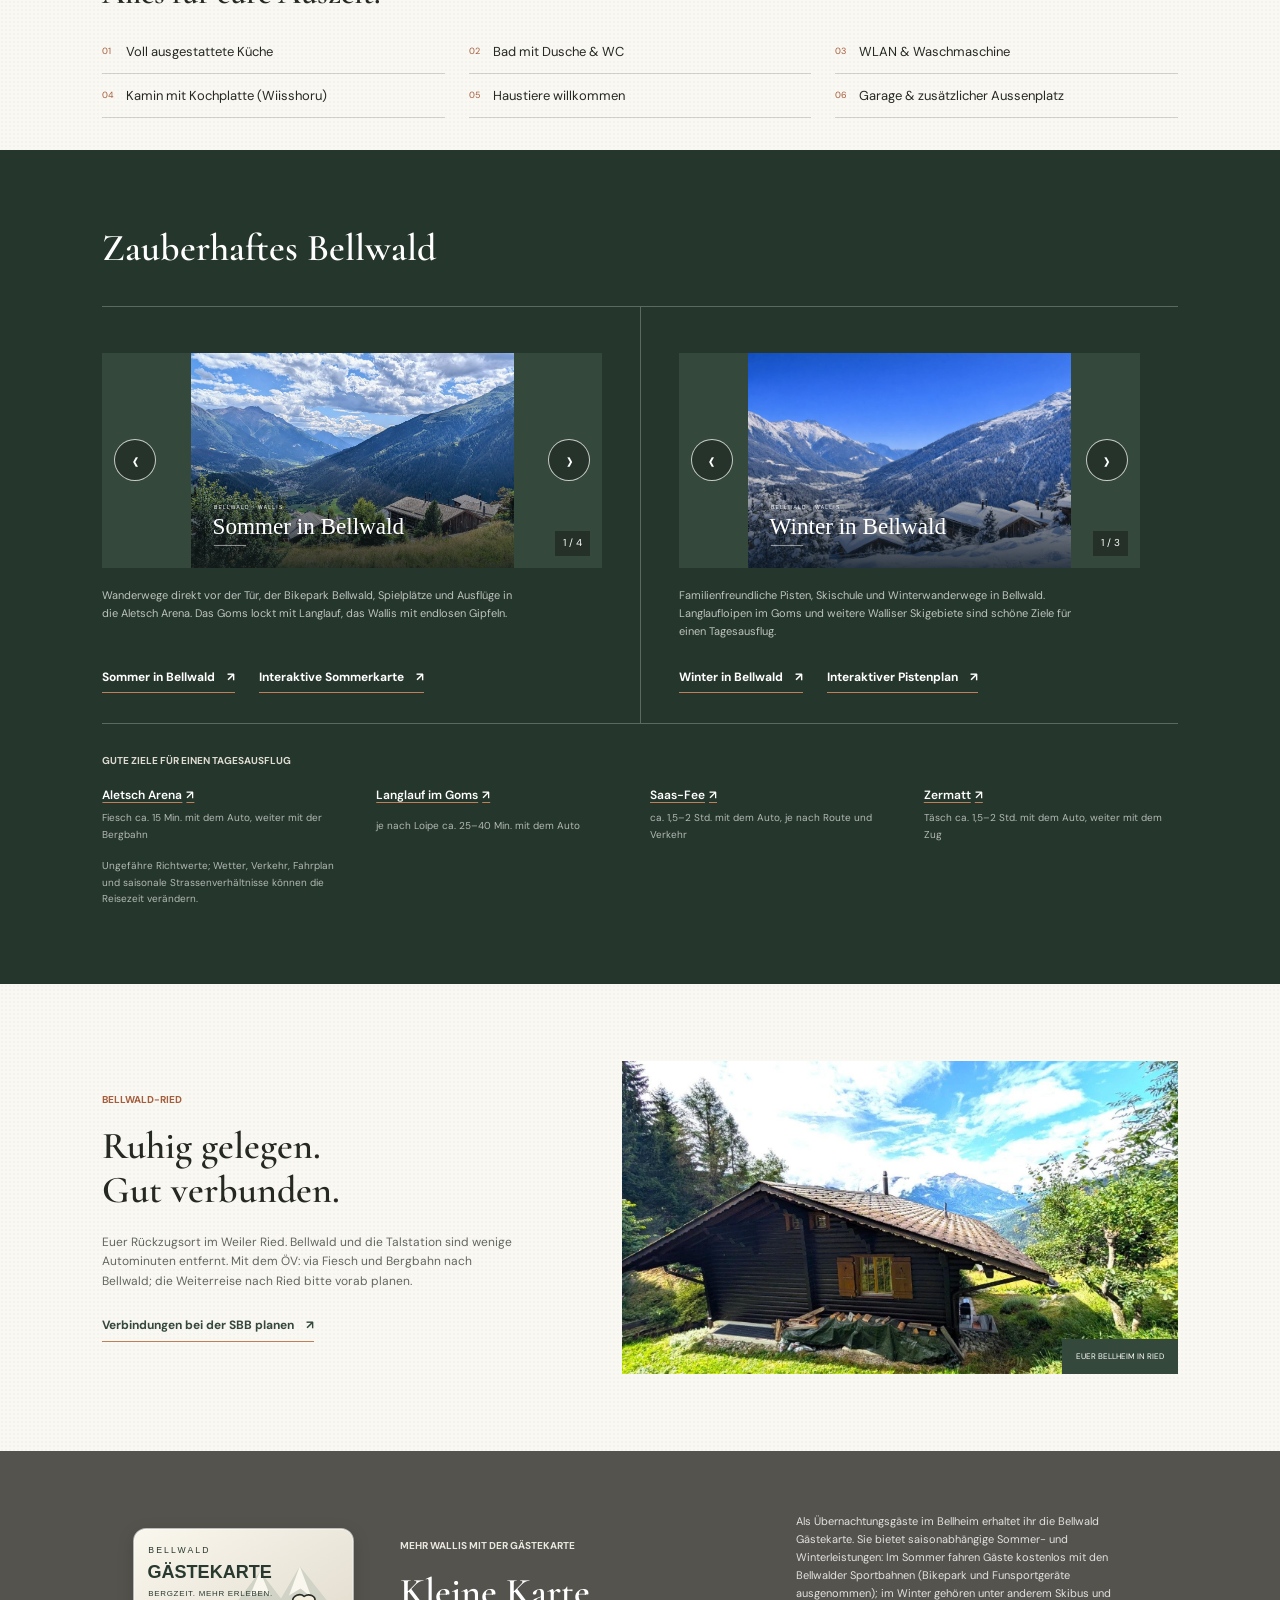
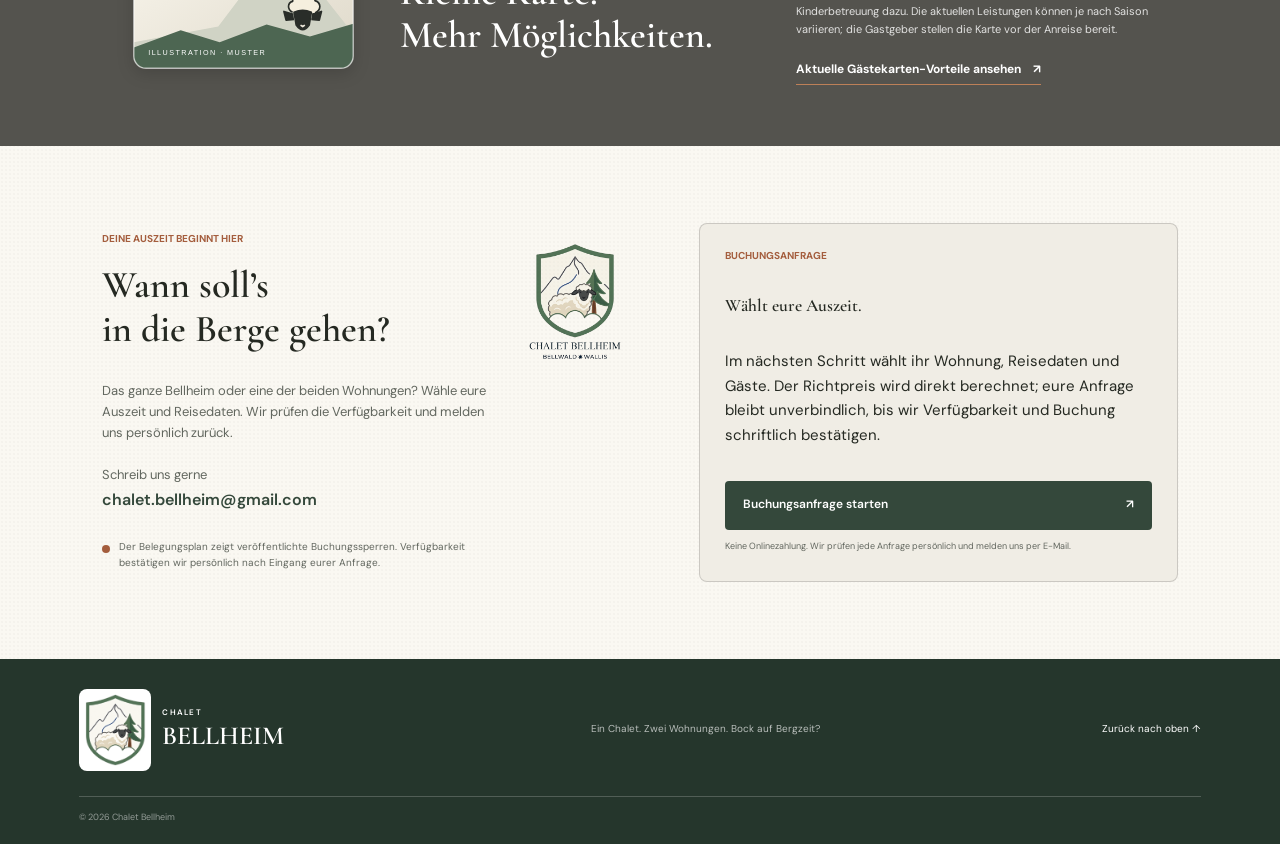
==== commit 8e645410: "Add files via upload" ====
--- a/index.html
+++ b/index.html
@@ -6,14 +6,14 @@
   <meta name="theme-color" content="#f8f6f1">
   <meta name="description" content="Bock auf Bergzeit? Das Chalet Bellheim in Bellwald-Ried bietet zwei Wohnungen für Familien, Freunde, Paare und Alleinreisende.">
   <title>Bellheim – Bock auf Bergzeit? | Chalet in Bellwald</title>
-  <link rel="canonical" href="https://chaletbellheim.github.io/booking/">
+  <link rel="canonical" href="https://chaletbellheim.ch/">
   <meta property="og:type" content="website">
   <meta property="og:locale" content="de_CH">
   <meta property="og:site_name" content="Chalet Bellheim">
   <meta property="og:title" content="Chalet Bellheim – Bock auf Bergzeit?">
   <meta property="og:description" content="Eure Bergzeit in Bellwald: zwei gemütliche Wohnungen für Familien, Freunde und Paare.">
-  <meta property="og:url" content="https://chaletbellheim.github.io/booking/">
-  <meta property="og:image" content="https://chaletbellheim.github.io/booking/Fotos/bellheim-whatsapp-bergzeit.jpg">
+  <meta property="og:url" content="https://chaletbellheim.ch/">
+  <meta property="og:image" content="https://chaletbellheim.ch/Fotos/bellheim-whatsapp-bergzeit.jpg">
   <meta property="og:image:type" content="image/jpeg">
   <meta property="og:image:width" content="1200">
   <meta property="og:image:height" content="630">
@@ -21,7 +21,7 @@
   <meta name="twitter:card" content="summary_large_image">
   <meta name="twitter:title" content="Chalet Bellheim – Bock auf Bergzeit?">
   <meta name="twitter:description" content="Ein Chalet. Zwei Wohnungen. Eure Bergzeit in Bellwald.">
-  <meta name="twitter:image" content="https://chaletbellheim.github.io/booking/Fotos/bellheim-whatsapp-bergzeit.jpg">
+  <meta name="twitter:image" content="https://chaletbellheim.ch/Fotos/bellheim-whatsapp-bergzeit.jpg">
   <link rel="icon" type="image/png" href="Fotos/Bellheim-transparent.png">
   <link rel="preconnect" href="https://fonts.googleapis.com">
   <link rel="preconnect" href="https://fonts.gstatic.com" crossorigin>
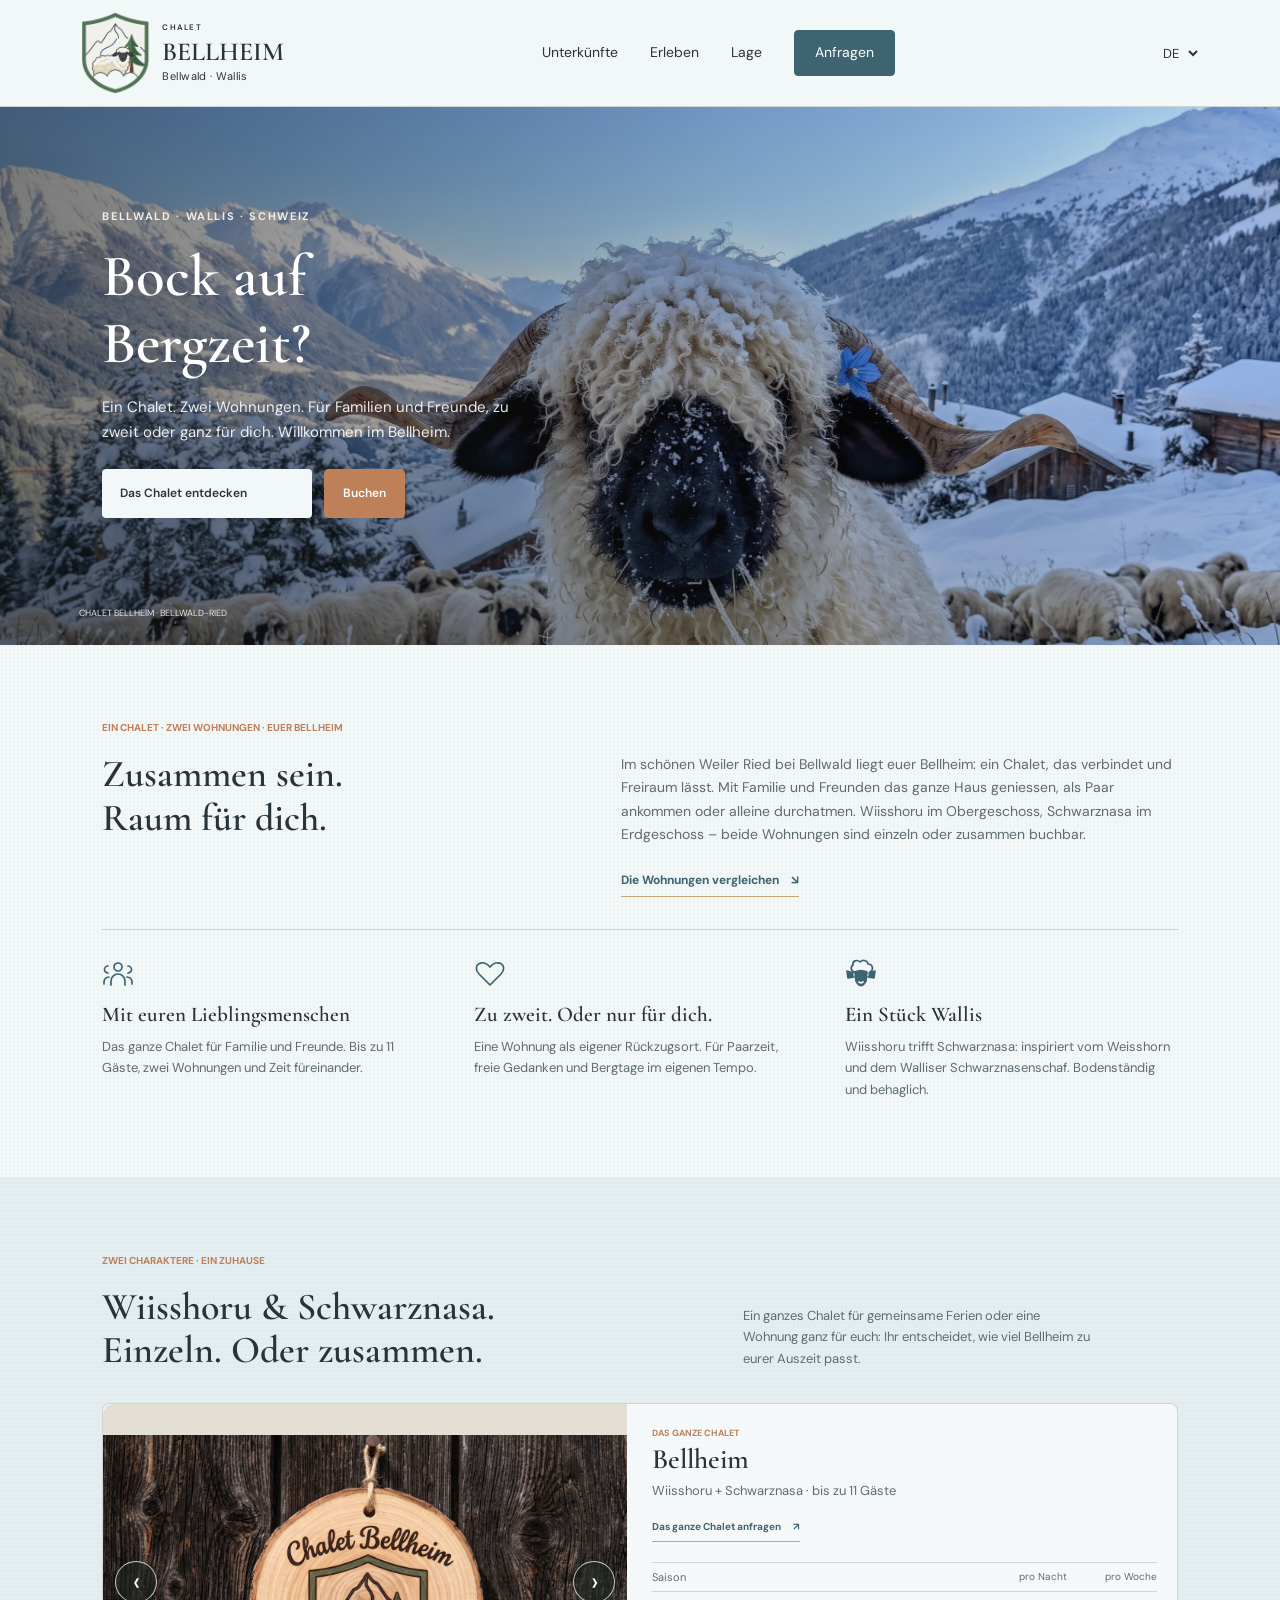
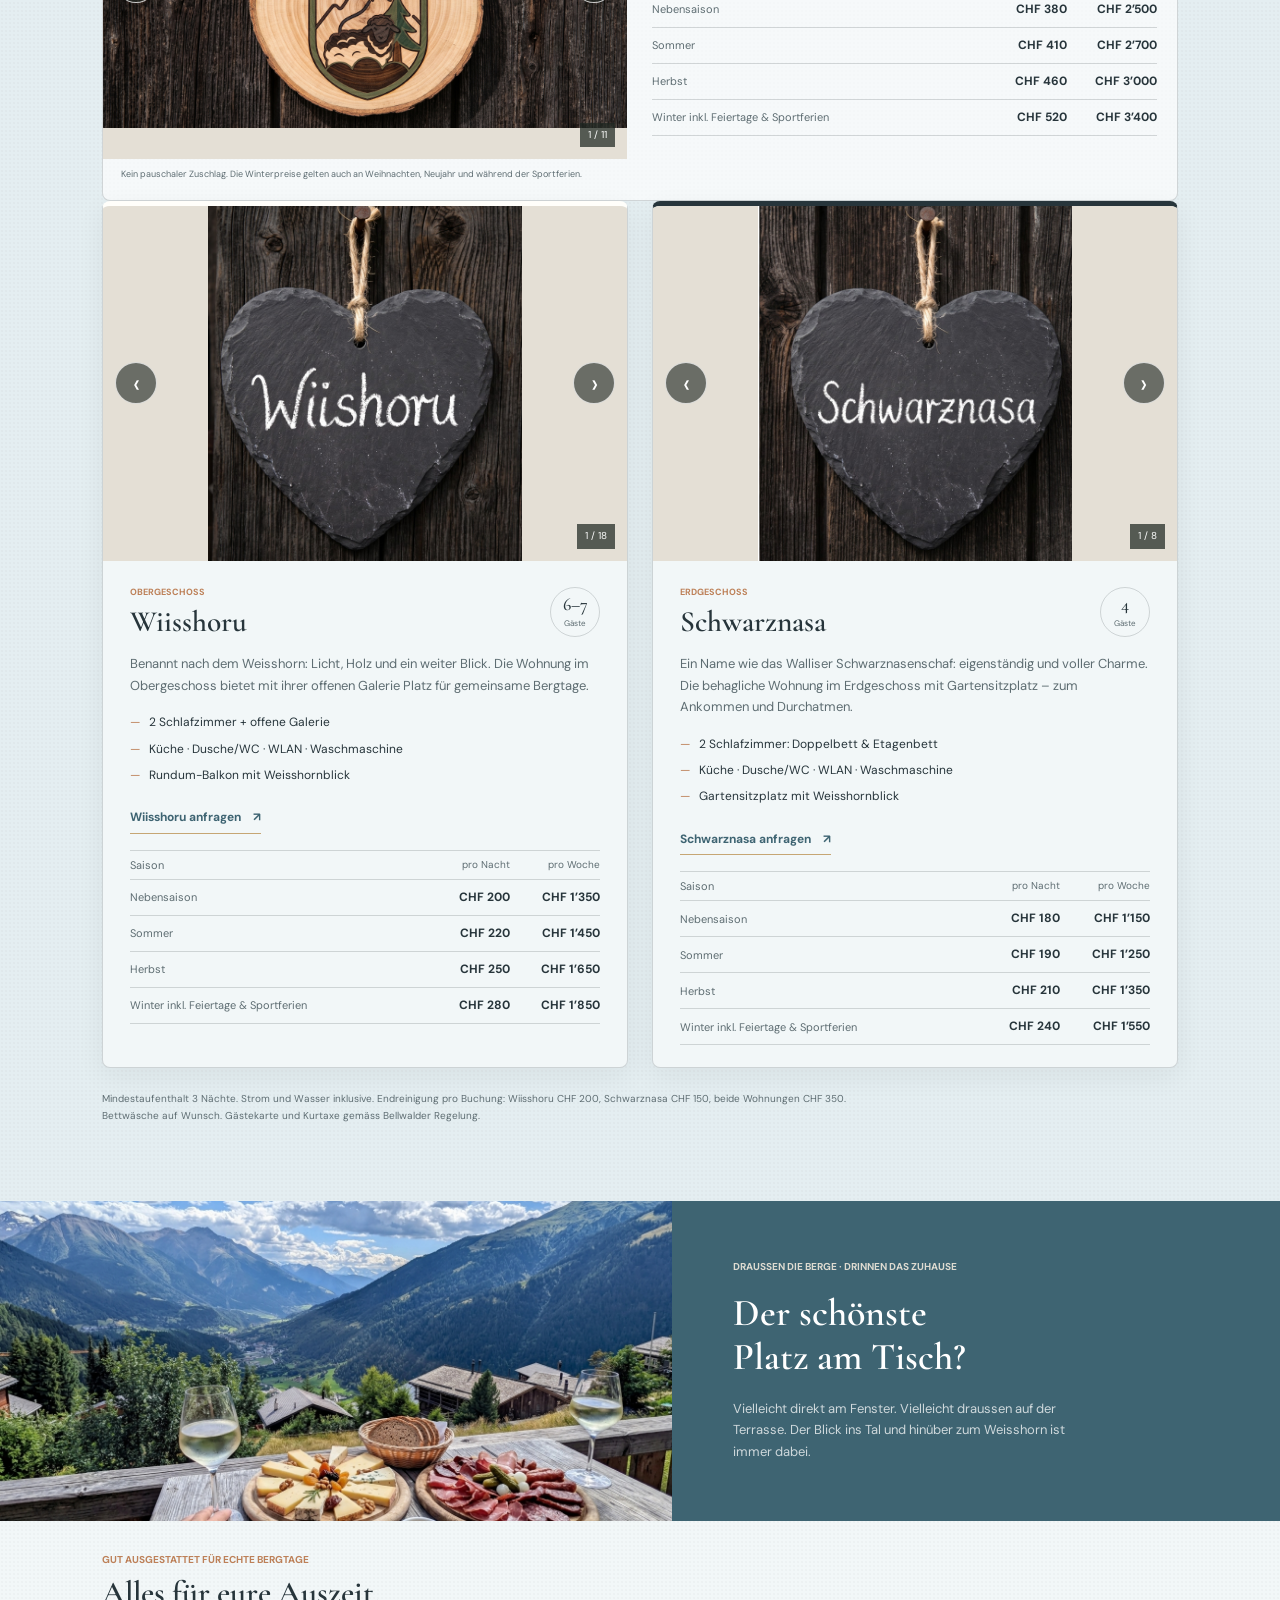
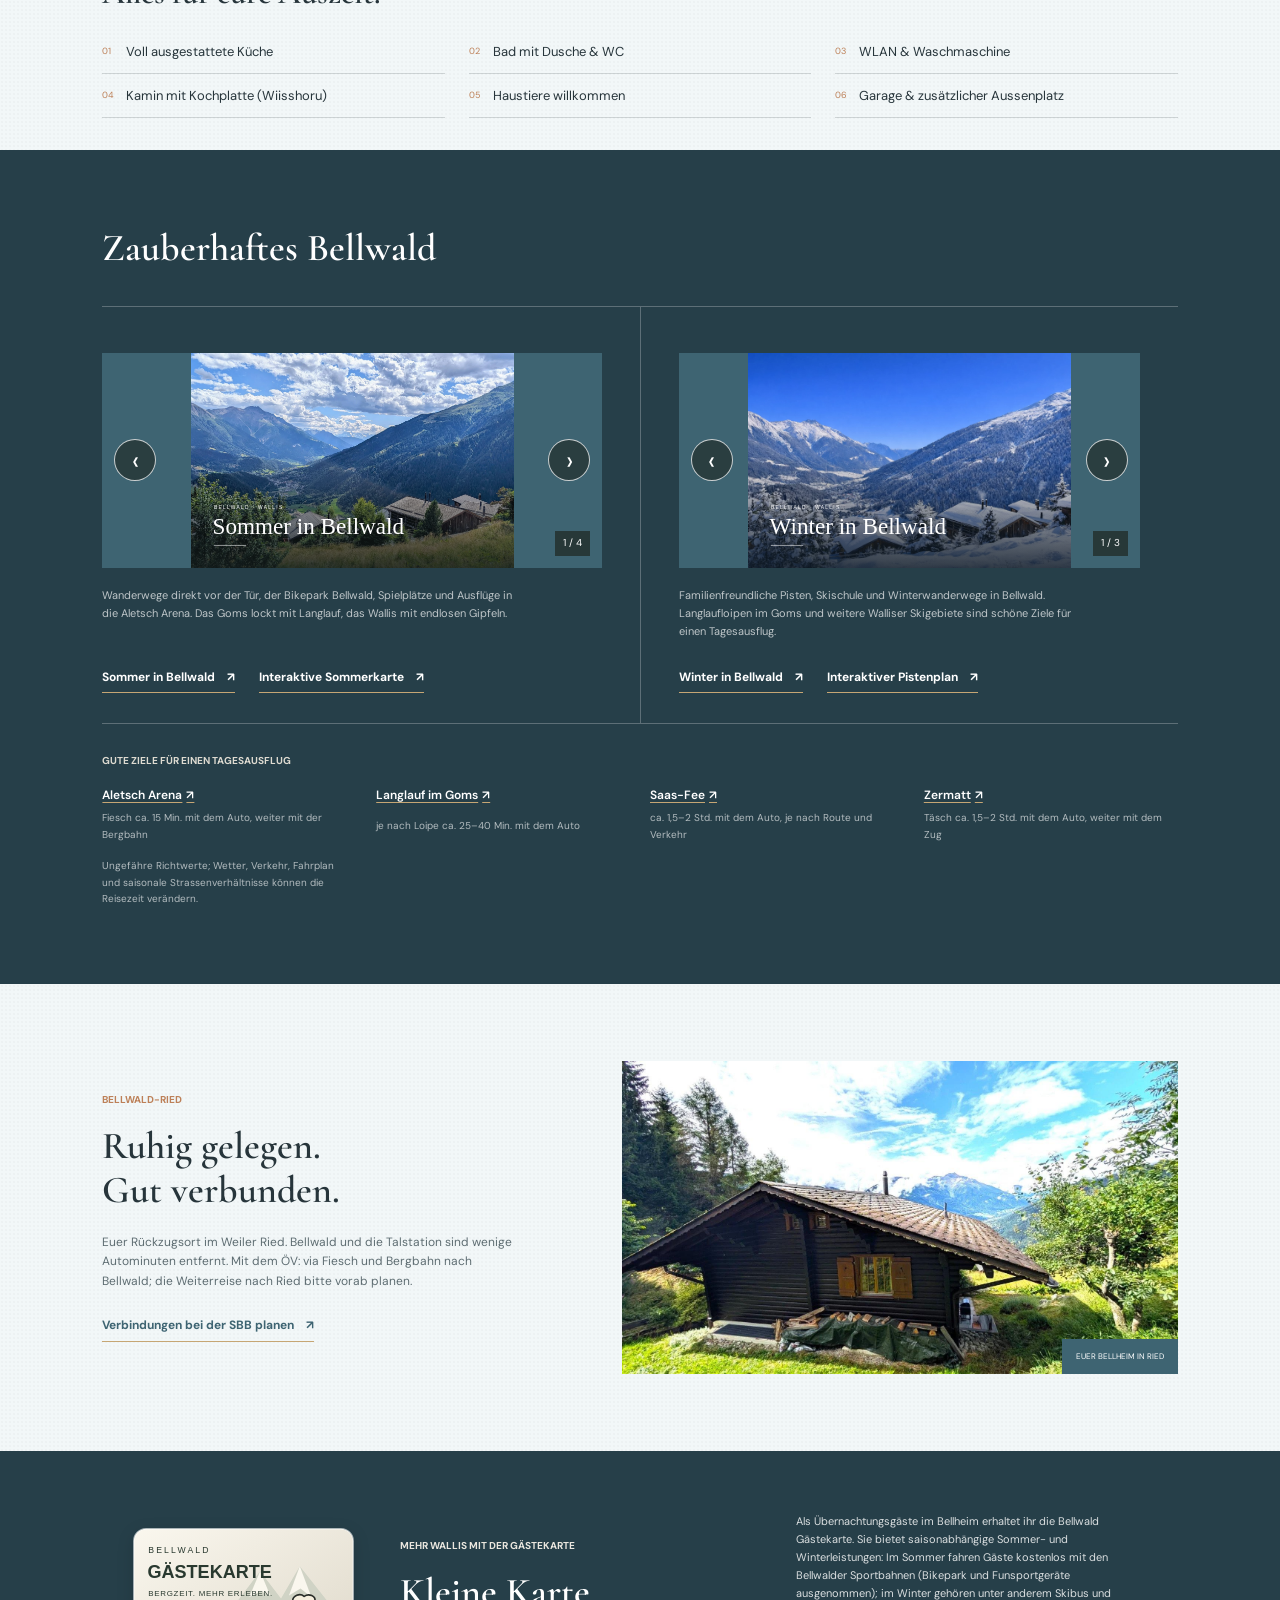
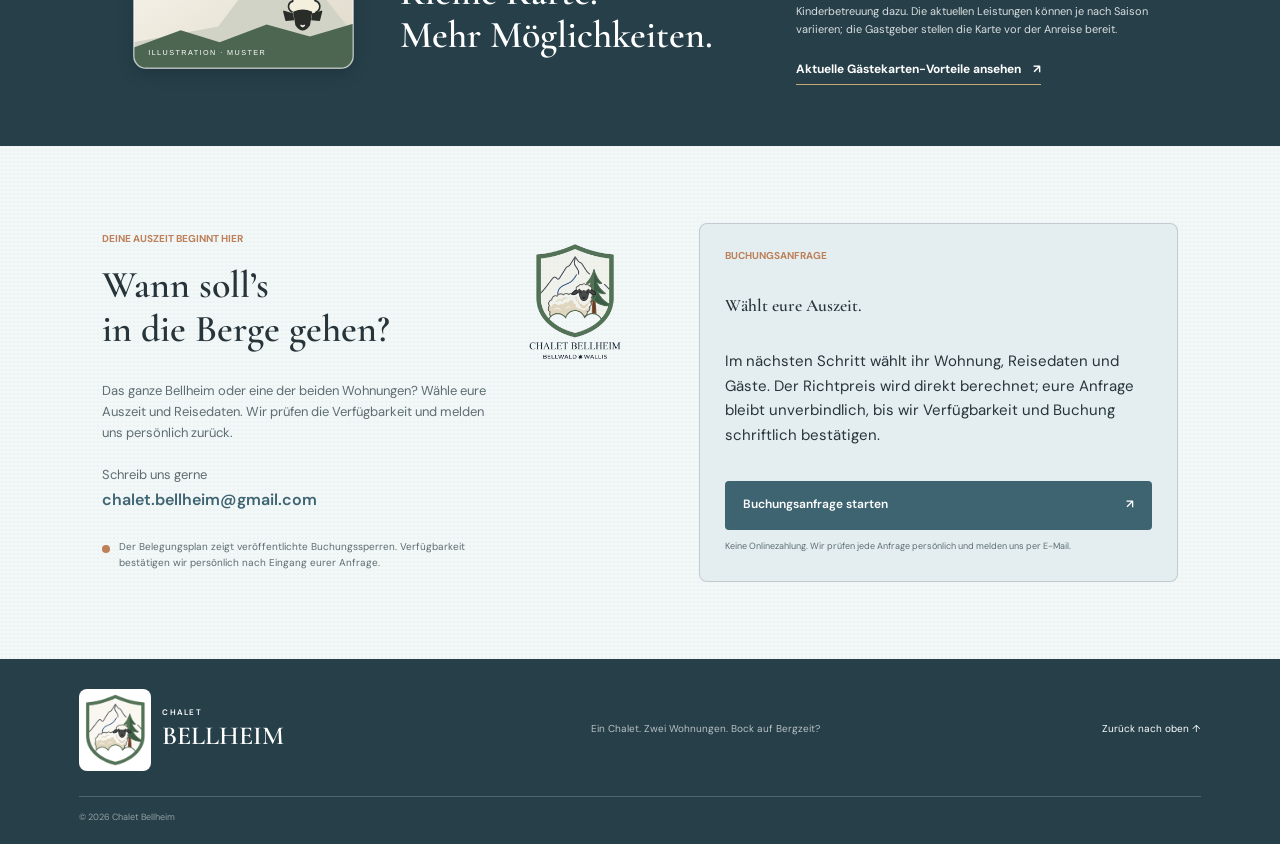
==== commit c796ef00: "Add files via upload" ====
--- a/index.html
+++ b/index.html
@@ -26,8 +26,8 @@
   <link rel="preconnect" href="https://fonts.googleapis.com">
   <link rel="preconnect" href="https://fonts.gstatic.com" crossorigin>
   <link href="https://fonts.googleapis.com/css2?family=Cormorant+Garamond:wght@500;600;700&family=DM+Sans:wght@400;500;600;700&display=swap" rel="stylesheet">
-  <link rel="stylesheet" href="styles.css">
-  <script src="app.js" defer></script>
+  <link rel="stylesheet" href="styles.css?v=seasonal-theme-20261127">
+  <script src="app.js?v=seasonal-theme-20261127" defer></script>
 </head>
 <body>
   <header class="site-header">
--- a/styles.css
+++ b/styles.css
@@ -14,6 +14,43 @@
   --sans: "DM Sans", "Segoe UI", sans-serif;
   --heading-size: clamp(29px, 3vw, 38px);
   --section-space: clamp(48px, 6vw, 80px);
+  --guest-band: #54534e;
+}
+:root[data-season="spring-summer"] {
+  --paper: #f5f5ee;
+  --paper-deep: #e9eee3;
+  --ink: #29332b;
+  --muted: #656b60;
+  --pine: #486044;
+  --pine-deep: #2e422f;
+  --clay: #c76b4c;
+  --brass: #b58b45;
+  --line: rgba(41, 51, 43, .18);
+  --guest-band: #2e422f;
+}
+:root[data-season="autumn"] {
+  --paper: #f6f1e8;
+  --paper-deep: #eee5d6;
+  --ink: #302f29;
+  --muted: #6d685c;
+  --pine: #586044;
+  --pine-deep: #3f4334;
+  --clay: #bb6745;
+  --brass: #c69445;
+  --line: rgba(48, 47, 41, .18);
+  --guest-band: #3f4334;
+}
+:root[data-season="winter"] {
+  --paper: #f2f7f8;
+  --paper-deep: #e4eef1;
+  --ink: #27353b;
+  --muted: #5e6d72;
+  --pine: #3e6472;
+  --pine-deep: #263f49;
+  --clay: #bd8058;
+  --brass: #c6a674;
+  --line: rgba(39, 53, 59, .18);
+  --guest-band: #263f49;
 }
 
 * { box-sizing: border-box; }
@@ -178,7 +215,7 @@
 .location-image { position: relative; }
 .location-image img { width: 100%; aspect-ratio: 16 / 9; object-fit: cover; }
 .location-image span { position: absolute; right: 0; bottom: 0; padding: 11px 14px; color: white; background: var(--pine); font-size: 8px; }
-.guest-card-band { display: grid; grid-template-columns: .65fr 1fr 1fr; align-items: center; gap: 4%; overflow-x: clip; padding: 61px 10%; color: #fff; background: #54534e; }
+.guest-card-band { display: grid; grid-template-columns: .65fr 1fr 1fr; align-items: center; gap: 4%; overflow-x: clip; padding: 61px 10%; color: #fff; background: var(--guest-band); }
 .guest-card-mark { display: block; width: 240px; max-width: 100%; height: auto; filter: drop-shadow(0 5px 8px rgba(0,0,0,.15)); }
 .guest-card-band .eyebrow { color: #eae7df; }
 .guest-card-band h2 { font-size: var(--heading-size); }
